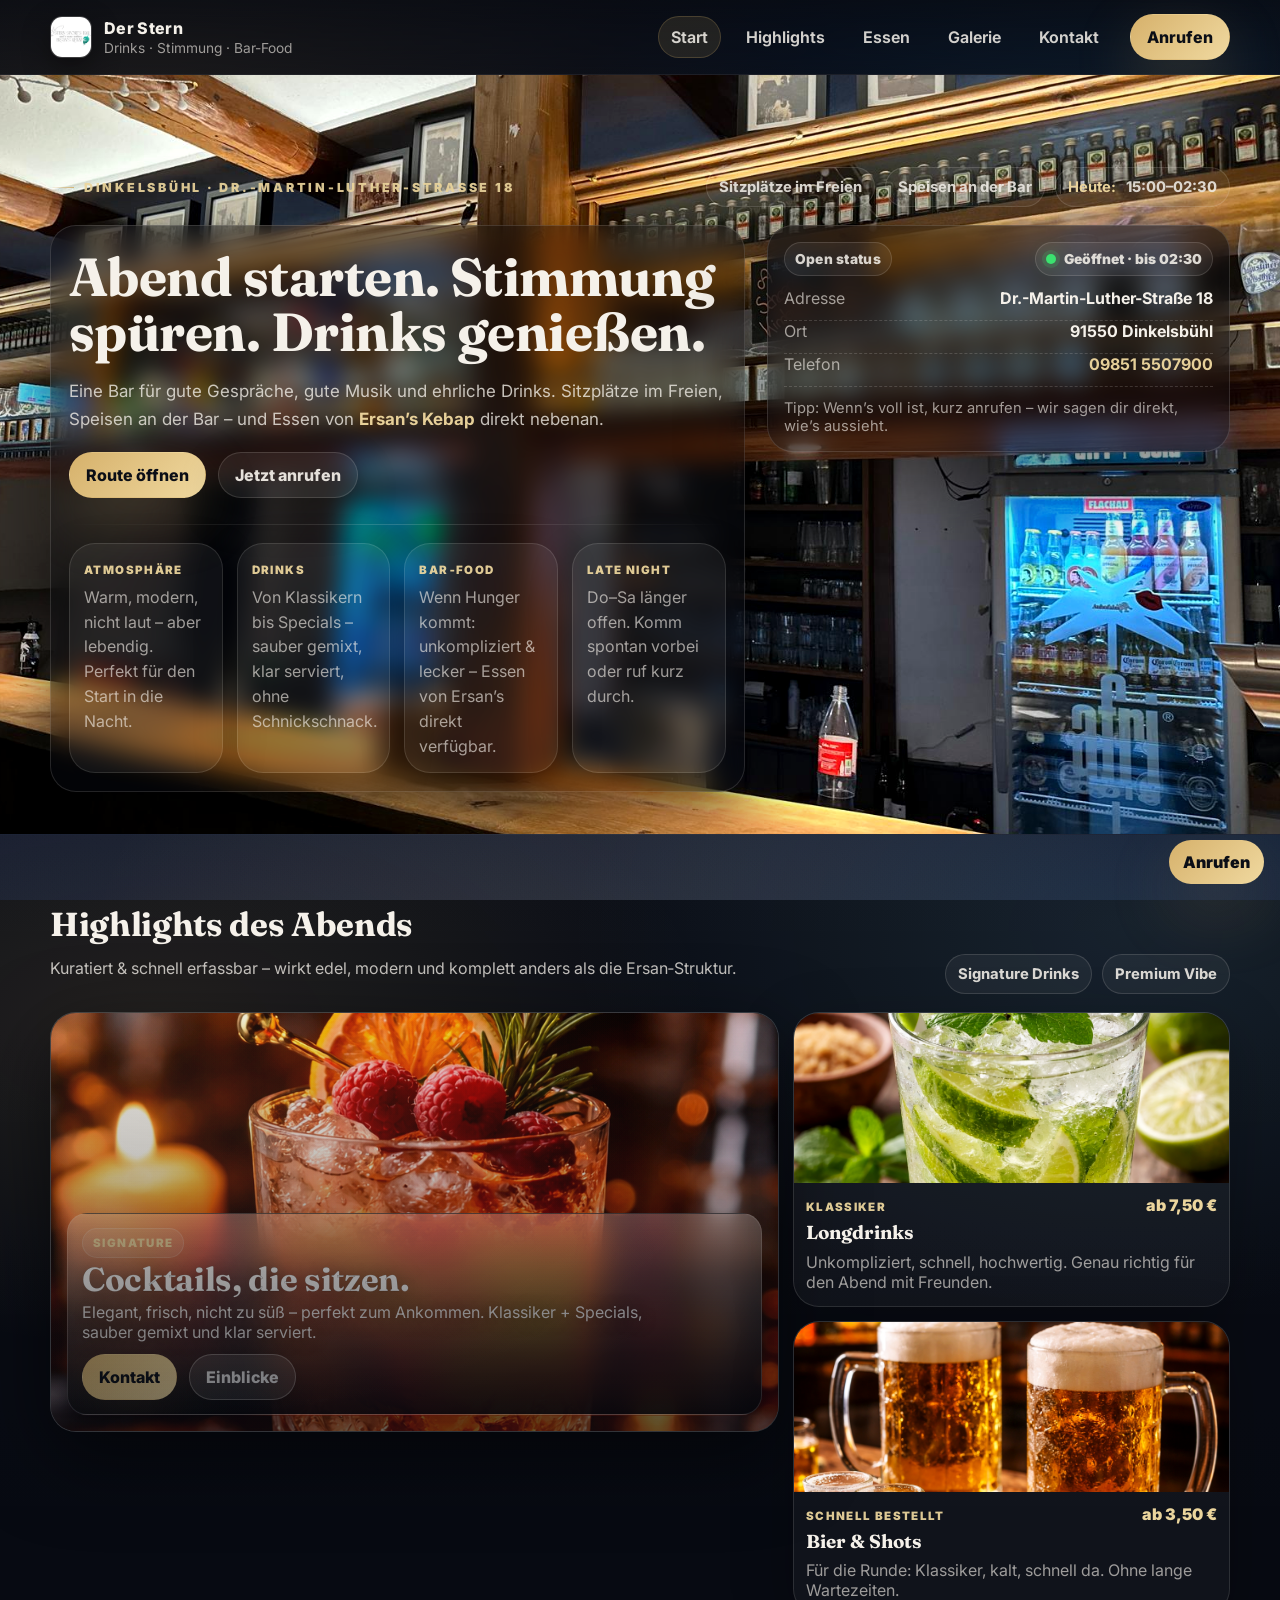
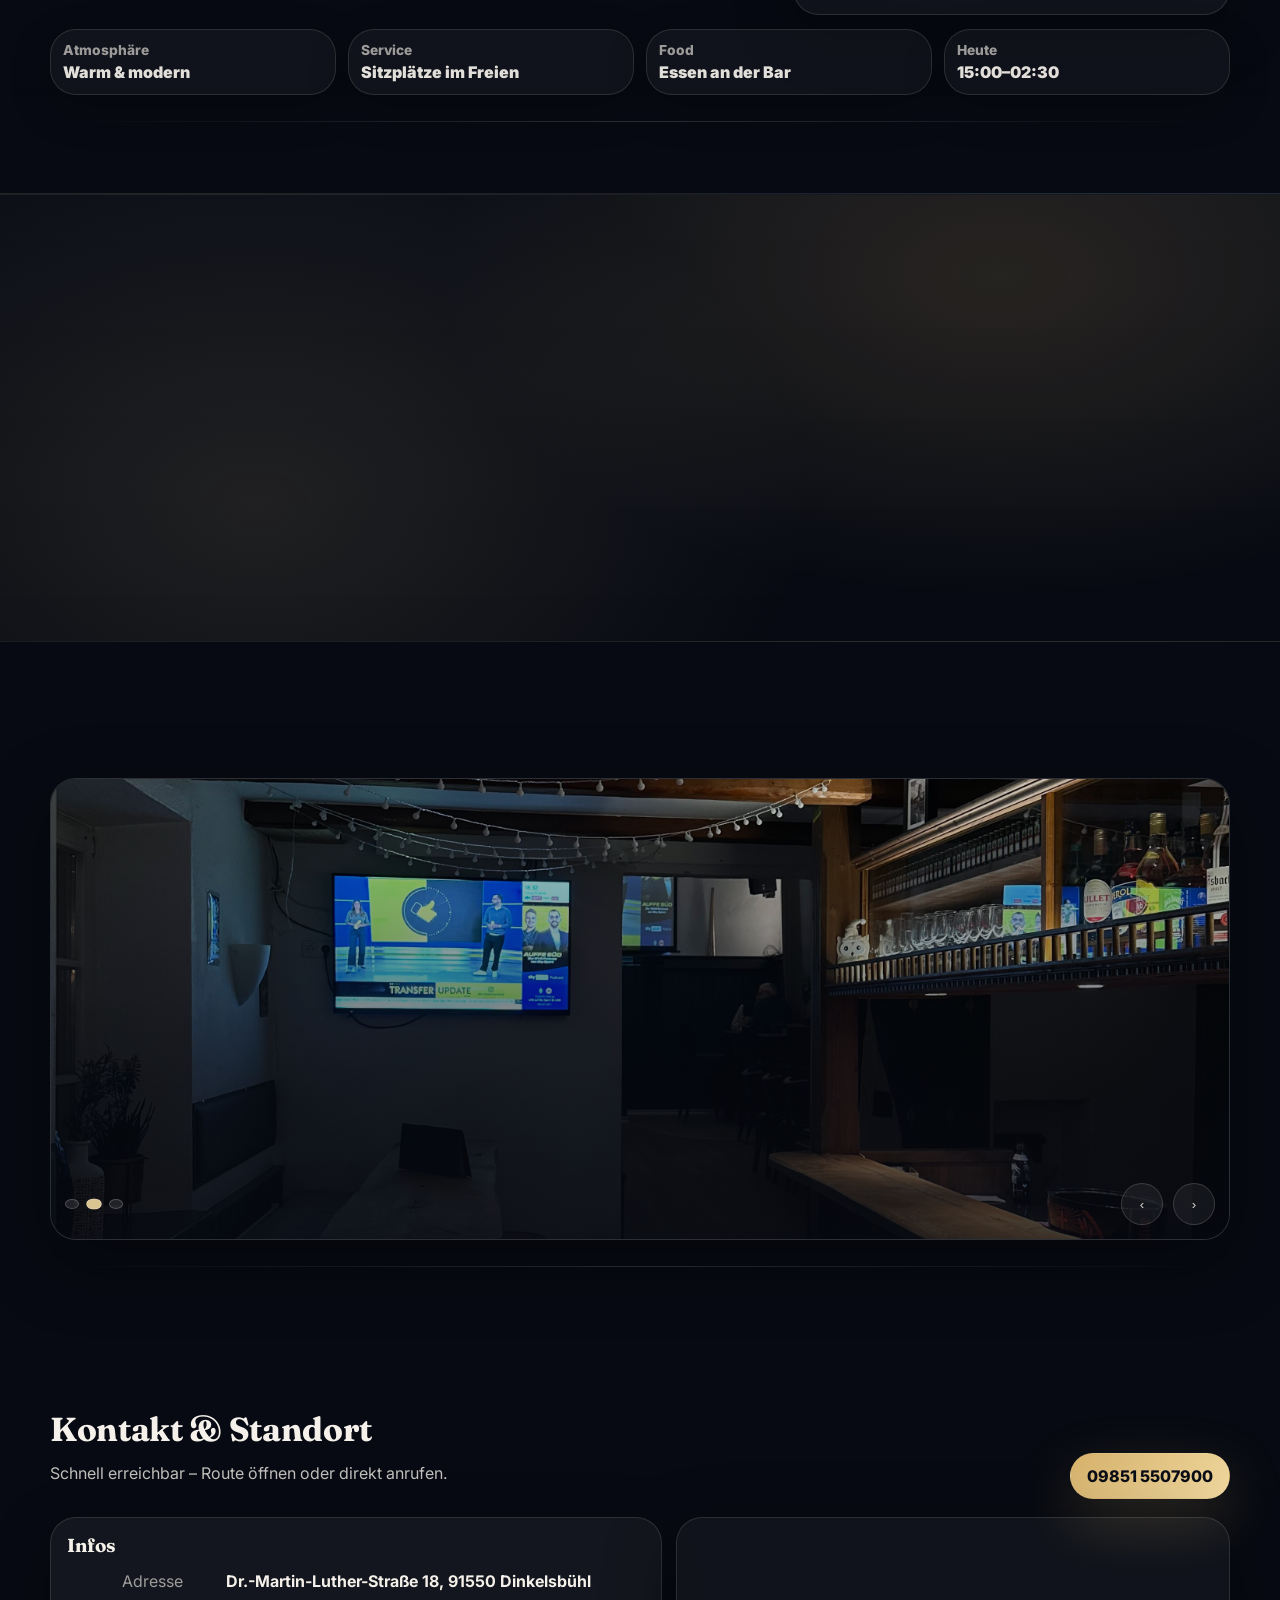
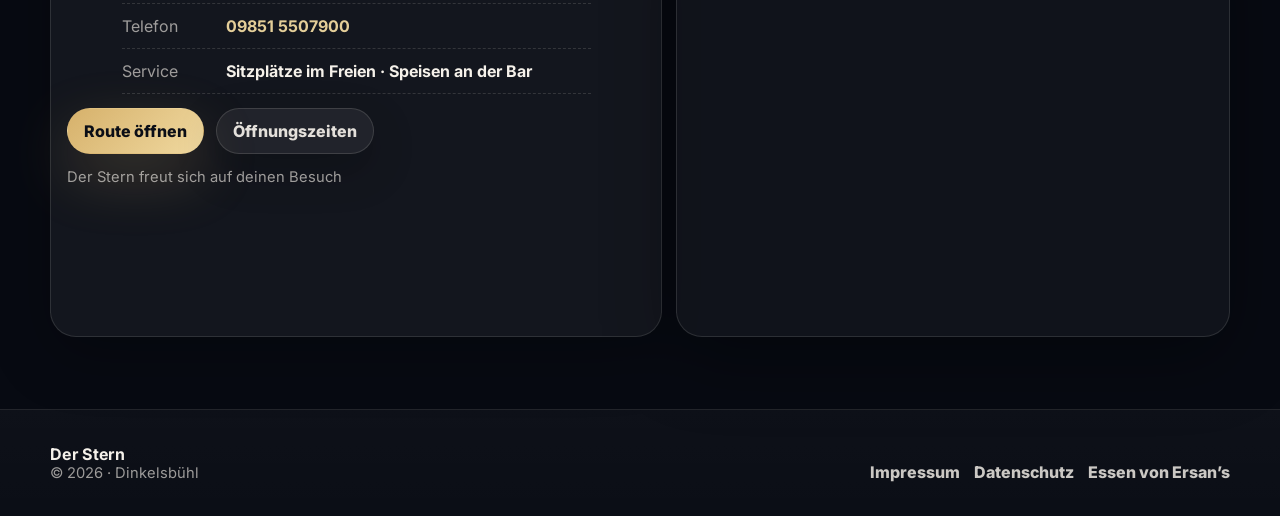
==== index.html @ e9250e61 "Add files via upload" ====
<!doctype html>
<html lang="de">
<head>
  <meta charset="utf-8" />
  <meta name="viewport" content="width=device-width, initial-scale=1" />
  <title> Der Stern Bar · Dinkelsbühl | Drinks, Stimmung & Bar-Food</title>
  <meta name="description" content="Premium Bar in Dinkelsbühl. Sitzplätze im Freien, Speisen an der Bar (Essen von Ersan’s). Route öffnen, anrufen, Zeiten checken." />

  <link rel="preconnect" href="https://fonts.googleapis.com" />
  <link rel="preconnect" href="https://fonts.gstatic.com" crossorigin />
  <link href="https://fonts.googleapis.com/css2?family=Fraunces:wght@500;600;700&family=Inter:wght@400;500;600;700&display=swap" rel="stylesheet" />

  <style>
    /* =============================
       styles.css
       ============================= */
    :root{
      /* Luxury Nightlife Palette */
      --bg0:#070A12;          /* midnight */
      --bg1:#0B1020;          /* deep navy */
      --bg2:#0E162B;          /* navy */
      --ink:#F5F1EA;          /* ivory */
      --muted:rgba(245,241,234,.78);
      --muted2:rgba(245,241,234,.62);

      --gold:#D6B16B;         /* champagne */
      --gold2:#F0D9A0;
      --accent:#7DD3FC;       /* subtle cool highlight */
      --line:rgba(245,241,234,.10);

      --card:rgba(255,255,255,.06);
      --card2:rgba(255,255,255,.08);
      --glass:rgba(10,12,18,.55);
      --shadow:0 26px 80px rgba(0,0,0,.55);

      --radius:18px;
      --radius2:26px;
      --wrap:1180px;

      --ease:cubic-bezier(.2,.9,.2,1);
    }

    *{box-sizing:border-box}
    html,body{margin:0;padding:0}
    body{
      font-family:Inter,system-ui,-apple-system,Segoe UI,Roboto,Arial,sans-serif;
      color:var(--ink);
      background:var(--bg0);
      overflow-x:hidden;
      -webkit-font-smoothing:antialiased;
      text-rendering:optimizeLegibility;
    }
    a{color:inherit}
    img{max-width:100%;display:block}

    .wrap{width:min(var(--wrap), calc(100% - 44px)); margin:0 auto}

    /* ======= Global background (smooth section blend) ======= */
    .bg{
      position:fixed; inset:0; z-index:-3;
      background:
        radial-gradient(1100px 700px at 12% 10%, rgba(214,177,107,.16), transparent 60%),
        radial-gradient(900px 600px at 88% 18%, rgba(125,211,252,.14), transparent 62%),
        radial-gradient(900px 700px at 50% 110%, rgba(240,217,160,.12), transparent 62%),
        linear-gradient(180deg, var(--bg0) 0%, var(--bg1) 35%, var(--bg2) 100%);
    }
    /* Subtle noise overlay */
    .noise{
      position:fixed; inset:0; z-index:-2; pointer-events:none;
      opacity:.12;
      background-image:url('data:image/svg+xml;utf8,<svg xmlns="http://www.w3.org/2000/svg" width="180" height="180"><filter id="n"><feTurbulence type="fractalNoise" baseFrequency="0.9" numOctaves="3" stitchTiles="stitch"/></filter><rect width="180" height="180" filter="url(%23n)" opacity="0.35"/></svg>');
      mix-blend-mode:overlay;
    }

    /* ======= Header ======= */
    .header{
      position:sticky; top:0; z-index:60;
      background:linear-gradient(180deg, rgba(7,10,18,.72), rgba(7,10,18,.45));
      backdrop-filter:saturate(160%) blur(12px);
      border-bottom:1px solid rgba(245,241,234,.08);
    }
    .header__row{
      display:flex; align-items:center; justify-content:space-between; gap:14px;
      padding:14px 0;
    }
    .brand{
      display:flex; align-items:center; gap:12px;
      text-decoration:none;
      min-width: 220px;
    }
    .brand__logo{
      width:42px; height:42px; border-radius:12px;
      background:rgba(255,255,255,.06);
      border:1px solid rgba(245,241,234,.12);
      /* Logo soll den Container komplett ausfüllen */
      object-fit:cover;
      object-position:center;
      box-shadow:0 10px 28px rgba(0,0,0,.45);
    }
    .brand__name{
      font-weight:800; letter-spacing:.02em;
      line-height:1.05;
    }
    .brand__sub{
      display:block; font-size:.86rem; color:var(--muted2); margin-top:2px;
    }

    .nav{display:flex; align-items:center; gap:12px}
    .nav__link{
      text-decoration:none;
      font-weight:650;
      color:rgba(245,241,234,.86);
      padding:10px 12px;
      border-radius:999px;
      border:1px solid transparent;
      transition:transform .25s var(--ease), background .25s var(--ease), border-color .25s var(--ease);
      outline:none;
    }
    .nav__link:hover{
      transform:translateY(-1px);
      background:rgba(255,255,255,.06);
      border-color:rgba(245,241,234,.10);
    }
    .nav__link.is-active{
      background:rgba(214,177,107,.12);
      border-color:rgba(214,177,107,.22);
    }

    /* Buttons */
    .btn{
      display:inline-flex; align-items:center; justify-content:center; gap:10px;
      padding:12px 16px;
      border-radius:999px;
      border:1px solid rgba(245,241,234,.14);
      background:rgba(255,255,255,.06);
      color:rgba(245,241,234,.92);
      font-weight:800;
      text-decoration:none;
      transition:transform .25s var(--ease), box-shadow .25s var(--ease), filter .25s var(--ease), background .25s var(--ease);
      box-shadow:0 16px 44px rgba(0,0,0,.24);
    }
    .btn:focus-visible{outline:3px solid rgba(240,217,160,.45); outline-offset:3px}

    .btn--primary{
      border-color:transparent;
      background:linear-gradient(135deg, rgba(214,177,107,1), rgba(240,217,160,1));
      color:#0B0E16;
      box-shadow:0 22px 60px rgba(214,177,107,.22);
    }
    .btn--primary:hover{transform:translateY(-2px); filter:brightness(1.03)}

    .btn--ghost{
      background:rgba(255,255,255,.06);
    }
    .btn--ghost:hover{transform:translateY(-2px); background:rgba(255,255,255,.09)}

    .nav__cta{margin-left:6px}

    /* Burger */
    .burger{
      display:none;
      width:44px; height:44px;
      border-radius:14px;
      border:1px solid rgba(245,241,234,.14);
      background:rgba(255,255,255,.05);
    }
    .burger span{display:block;height:2px;background:rgba(245,241,234,.86);margin:7px 11px;border-radius:2px}

    /* ======= Typography ======= */
    .kicker{
      display:inline-flex; align-items:center; gap:10px;
      text-transform:uppercase;
      letter-spacing:.22em;
      font-weight:900;
      font-size:.78rem;
      color:rgba(240,217,160,.92);
    }
    .kicker:before{
      content:"";
      width:24px; height:1px;
      background:linear-gradient(90deg, rgba(214,177,107,.0), rgba(214,177,107,.9));
    }

    .h1{
      font-family:Fraunces,serif;
      font-size:clamp(2.2rem, 4.2vw, 3.35rem);
      line-height:1.03;
      margin:.35rem 0 .9rem;
      letter-spacing:-.01em;
    }
    .h2{
      font-family:Fraunces,serif;
      font-size:clamp(1.55rem, 2.6vw, 2.25rem);
      line-height:1.08;
      margin:0 0 .65rem;
      letter-spacing:-.01em;
    }
    .h3{
      font-family:Fraunces,serif;
      font-size:1.18rem;
      margin:0 0 .45rem;
    }
    .lead{
      font-size:1.06rem;
      line-height:1.68;
      color:var(--muted);
      max-width:62ch;
    }
    .muted{color:var(--muted)}
    .muted2{color:var(--muted2)}
    .small{font-size:.92rem}

    /* ======= Sections ======= */
    main{position:relative}
    .section{padding:72px 0; position:relative}
    /* Section veils for smoother, premium transitions */
    .section--shade:before,
    .section--veil:before{
      content:"";
      position:absolute; inset:0;
      pointer-events:none;
      z-index:-1;
    }
    .section--shade:before{
      background:
        radial-gradient(900px 520px at 12% 20%, rgba(214,177,107,.12), transparent 62%),
        radial-gradient(900px 620px at 88% 10%, rgba(125,211,252,.10), transparent 62%),
        linear-gradient(180deg, rgba(255,255,255,.02), rgba(255,255,255,.00));
      border-top:1px solid rgba(245,241,234,.06);
      border-bottom:1px solid rgba(245,241,234,.06);
    }
    .section--veil:before{
      background:
        radial-gradient(900px 520px at 78% 18%, rgba(214,177,107,.14), transparent 62%),
        radial-gradient(900px 620px at 20% 70%, rgba(240,217,160,.10), transparent 62%),
        linear-gradient(180deg, rgba(255,255,255,.02), rgba(255,255,255,.00));
      border-top:1px solid rgba(245,241,234,.06);
      border-bottom:1px solid rgba(245,241,234,.06);
    }
    .section--tight{padding:54px 0}

    .section__head{
      display:flex; align-items:flex-end; justify-content:space-between; gap:18px;
      margin-bottom:18px;
    }
    .section__head .right{display:flex; align-items:center; gap:10px; flex-wrap:wrap}

    .divider{
      height:1px;
      background:linear-gradient(90deg, transparent, rgba(245,241,234,.16), transparent);
      margin:26px 0 0;
    }

    /* ======= Hero ======= */
    .hero{padding:74px 0 30px}

    /* Variante A: Cinematic full-bleed */
    .hero--cinematic{
      padding:92px 0 42px;
      position:relative;
      overflow:hidden;
    }
    .heroBG{
      position:absolute; inset:0; z-index:-1;
    }
    .heroBG__img{
      width:100%; height:100%;
      object-fit:cover;
      filter:saturate(1.05) contrast(1.03);
      transform:scale(1.02);
    }
    .hero--cinematic:before{
      content:"";
      position:absolute; inset:0; z-index:-1;
      background:
        radial-gradient(900px 520px at 18% 18%, rgba(214,177,107,.18), transparent 62%),
        radial-gradient(900px 620px at 80% 10%, rgba(125,211,252,.14), transparent 62%),
        linear-gradient(180deg, rgba(7,10,18,.75), rgba(7,10,18,.62) 40%, rgba(7,10,18,.86));
      pointer-events:none;
    }

    .heroCine{
      position:relative;
    }
    .heroCine__top{
      display:flex; align-items:flex-end; justify-content:space-between; gap:14px;
      margin-bottom:18px;
    }
    .heroCine__meta{display:flex; gap:10px; flex-wrap:wrap; justify-content:flex-end}

    .heroCine__grid{
      display:grid;
      grid-template-columns:1.2fr .8fr;
      gap:22px;
      align-items:start;
    }

    .heroCine__copy{
      border-radius:var(--radius2);
      border:1px solid rgba(245,241,234,.14);
      background:rgba(10,12,18,.46);
      backdrop-filter:blur(12px) saturate(150%);
      box-shadow:var(--shadow);
      padding:18px;
    }

    .heroCine__side{
      position:relative;
    }

    .heroInfo{
      border-radius:var(--radius2);
      border:1px solid rgba(245,241,234,.14);
      background:rgba(10,12,18,.55);
      backdrop-filter:blur(12px) saturate(150%);
      box-shadow:var(--shadow);
      padding:16px;
      transform-style:preserve-3d;
    }
    .heroInfo__head{
      display:flex; justify-content:space-between; gap:10px; align-items:center;
      margin-bottom:12px;
    }
    .heroInfo__lines .infoRow{
      border-bottom:1px dashed rgba(245,241,234,.16);
    }

    /* Buttons row in hero */
    .hero__actions{display:flex; gap:12px; flex-wrap:wrap; margin:18px 0 14px}

    .badgeRow{display:flex; gap:10px; flex-wrap:wrap; margin-top:10px}
    .chip{
      display:inline-flex; align-items:center; gap:10px;
      padding:10px 12px;
      border-radius:999px;
      border:1px solid rgba(245,241,234,.14);
      background:rgba(255,255,255,.05);
      color:rgba(245,241,234,.88);
      font-weight:750;
      font-size:.92rem;
      user-select:none;
    }
    .chip b{color:var(--gold2)}

    /* Pills + Open Badge (used in Hero) */
    .pill{
      display:inline-flex;
      align-items:center;
      gap:8px;
      padding:8px 10px;
      border-radius:999px;
      border:1px solid rgba(245,241,234,.14);
      background:rgba(255,255,255,.06);
      color:rgba(245,241,234,.86);
      font-weight:850;
      font-size:.86rem;
      letter-spacing:.02em;
    }
    .openBadge{
      display:inline-flex;
      align-items:center;
      gap:8px;
      padding:8px 10px;
      border-radius:999px;
      border:1px solid rgba(245,241,234,.14);
      background:rgba(255,255,255,.06);
      color:rgba(245,241,234,.88);
      font-weight:900;
      font-size:.86rem;
    }
    .dot{
      width:10px; height:10px;
      border-radius:50%;
      box-shadow:0 0 0 4px rgba(0,0,0,.18);
      background:rgba(245,241,234,.35);
    }
    .dot.is-open{background:#3BE26F; box-shadow:0 0 0 4px rgba(59,226,111,.16), 0 0 18px rgba(59,226,111,.45)}
    .dot.is-closed{background:#FF5D5D; box-shadow:0 0 0 4px rgba(255,93,93,.14), 0 0 18px rgba(255,93,93,.35)}

    /* Bento Layout */
    .bento{display:grid; grid-template-columns:1.25fr .75fr; gap:14px; align-items:stretch}
    .bentoMain{
      position:relative;
      border-radius:var(--radius2);
      overflow:hidden;
      border:1px solid rgba(245,241,234,.14);
      box-shadow:var(--shadow);
      background:rgba(255,255,255,.04);
      min-height:400px;
    }
    .bentoMain__img{width:100%; height:100%; object-fit:cover; filter:saturate(1.06) contrast(1.03)}
    .bentoMain:after{
      content:"";
      position:absolute; inset:0;
      /* lighter veil so the cocktail image feels brighter */
      background:
        radial-gradient(900px 520px at 18% 20%, rgba(214,177,107,.10), transparent 62%),
        linear-gradient(180deg, rgba(7,10,18,.06), rgba(7,10,18,.44) 70%, rgba(7,10,18,.56));
      pointer-events:none;
    }
    .bentoMain__overlay{
      position:absolute; left:16px; right:16px; bottom:16px;
      border-radius:20px;
      border:1px solid rgba(245,241,234,.22);
      /* High-contrast glass: brighter panel for dark images */
      background:linear-gradient(180deg, rgba(255,255,255,.28), rgba(10,12,18,.78));
      backdrop-filter:blur(20px) saturate(185%);
      box-shadow:0 22px 70px rgba(0,0,0,.28);
      padding:14px;
      overflow:hidden;
    }
    /* extra light veil inside the overlay so text never dies on dark photos */
    .bentoMain__overlay:before{
      content:"";
      position:absolute; inset:0;
      background:
        radial-gradient(900px 320px at 12% 18%, rgba(255,255,255,.06), transparent 62%),
        linear-gradient(180deg, rgba(255,255,255,.05), rgba(0,0,0,.46));
      pointer-events:none;
    }
    .bentoMain__overlay > *{position:relative; z-index:1;}
    .bentoMain__actions{display:flex; gap:12px; flex-wrap:wrap; margin-top:12px}

    /* Make the COCKTAIL overlay text HIGH contrast */
    .bentoMain__overlay .h2,
    .bentoMain__overlay .h3,
    .bentoMain__overlay h3{
      color:rgba(255,255,255,.98) !important;
      text-shadow:0 3px 22px rgba(0,0,0,.72);
      -webkit-text-stroke:0.35px rgba(0,0,0,.35);
    }
    .bentoMain__overlay p,
    .bentoMain__overlay .muted,
    .bentoMain__overlay .muted2{
      color:rgba(255,255,255,.90) !important;
      text-shadow:0 2px 18px rgba(0,0,0,.70);
    }
    .bentoMain__overlay .bentoTag{
      color:rgba(240,217,160,.98);
      background:rgba(255,255,255,.10);
      border-color:rgba(245,241,234,.18);
    }
    .bentoMain__overlay .btn--ghost{
      color:rgba(255,255,255,.96) !important;
      border-color:rgba(245,241,234,.34) !important;
      background:rgba(255,255,255,.12) !important;
      box-shadow:0 14px 44px rgba(0,0,0,.22);
    }
    .bentoMain__overlay .btn--ghost:hover{
      background:rgba(255,255,255,.18) !important;
      border-color:rgba(245,241,234,.46) !important;
      transform:translateY(-2px);
    }

    /* Make buttons pop on dark photos (scoped to cocktail overlay only) */
    .bentoMain__overlay .btn{
      border-width:1px;
      text-shadow:none;
    }
    .bentoMain__overlay .btn--primary{
      filter:brightness(1.06) contrast(1.02);
      box-shadow:0 22px 70px rgba(214,177,107,.20), 0 14px 44px rgba(0,0,0,.20);
    }
    .bentoMain__overlay .btn--primary:hover{
      filter:brightness(1.10) contrast(1.02);
    }
    .bentoMain__overlay .btn:focus-visible{
      outline:3px solid rgba(240,217,160,.55);
      outline-offset:3px;
    }

    .bentoSide{display:grid; grid-template-rows:auto auto; gap:14px; align-content:start; justify-items:stretch}

    /* Mini cards (base styles) */
    .miniCard{
      border-radius:var(--radius2);
      overflow:hidden;
      border:1px solid rgba(245,241,234,.12);
      background:rgba(255,255,255,.04);
      box-shadow:0 18px 60px rgba(0,0,0,.26);
      transition:transform .25s var(--ease), border-color .25s var(--ease), background .25s var(--ease);
    }
    .miniCard:hover{transform:translateY(-6px); border-color:rgba(214,177,107,.26); background:rgba(255,255,255,.06)}
    .miniCard__img{height:220px; width:100%; object-fit:cover; filter:saturate(1.06) contrast(1.02)}
    .miniCard__pad{padding:14px 14px 16px}
    .miniTop{display:flex; justify-content:space-between; gap:12px; align-items:baseline; margin-bottom:8px}
    .miniK{font-weight:900; letter-spacing:.12em; text-transform:uppercase; font-size:.72rem; color:rgba(240,217,160,.92)}
    .miniP{font-weight:950; color:rgba(240,217,160,.98)}

    /* Bento side cards: compact + less empty (scoped overrides) */
    .bentoSide{align-content:start}
    .bentoSide .miniCard{max-width:460px; margin-inline:auto}
    .bentoSide .miniCard__pad{padding:12px 12px 14px}
    .bentoSide .miniCard__img{height:200px}
    .bentoSide .miniTop{margin-bottom:6px}
    .bentoSide .miniCard p{display:-webkit-box; -webkit-line-clamp:3; -webkit-box-orient:vertical; overflow:hidden}


    .bentoTag{
      display:inline-flex;
      align-items:center;
      padding:7px 10px;
      border-radius:999px;
      border:1px solid rgba(245,241,234,.14);
      background:rgba(255,255,255,.06);
      font-weight:900;
      letter-spacing:.12em;
      text-transform:uppercase;
      font-size:.72rem;
      color:rgba(240,217,160,.92);
    }

    .statRow{display:grid; grid-template-columns:repeat(4, minmax(0,1fr)); gap:12px; margin-top:14px}
    .stat{
      border-radius:var(--radius2);
      border:1px solid rgba(245,241,234,.12);
      background:rgba(255,255,255,.04);
      padding:12px 12px;
      box-shadow:0 14px 44px rgba(0,0,0,.20);
    }
    .stat__k{display:block; color:var(--muted2); font-weight:800; font-size:.86rem; margin-bottom:4px}
    .stat__v{display:block; font-weight:950; color:rgba(245,241,234,.92)}

    /* Cross media split */
    .cross2{display:grid; grid-template-columns:.7fr minmax(0, 520px); gap:16px; align-items:center}
    .cross2__media{
      position:relative;
      border-radius:var(--radius2);
      overflow:hidden;
      border:1px solid rgba(245,241,234,.14);
      background:rgba(255,255,255,.04);
      box-shadow:var(--shadow);
      /* FIX: Bildfläche kleiner halten */
      min-height:220px; /* war 300px */
      max-height:260px;
    }
    .cross2__media img{width:100%; height:100%; object-fit:cover; filter:saturate(1.05) contrast(1.02)}
    .cross2__media:after{
      content:"";
      position:absolute; inset:0;
      /* even lighter veil so the photo + badge pop */
      background:linear-gradient(180deg, rgba(7,10,18,.04), rgba(7,10,18,.32) 72%, rgba(7,10,18,.50));
      pointer-events:none;
    }
    .cross2__badge{
      position:absolute; left:16px; right:16px; bottom:16px;
      border-radius:20px;
      border:1px solid rgba(245,241,234,.18);
      /* brighter badge inside the image */
      background:linear-gradient(180deg, rgba(18,22,34,.64), rgba(18,22,34,.90));
      backdrop-filter:blur(18px) saturate(170%);
      box-shadow:0 18px 60px rgba(0,0,0,.22);
      padding:14px;
      display:flex;
      flex-direction:column;
      gap:6px;
    }
    .cross2__copy{
      border-radius:var(--radius2);
      border:1px solid rgba(245,241,234,.14);
      background:linear-gradient(180deg, rgba(255,255,255,.06), rgba(255,255,255,.03));
      box-shadow:0 18px 60px rgba(0,0,0,.26);
      padding:16px;
      max-width:520px;
      justify-self:center;
      align-self:center;
    }
    .cross2__actions{display:flex; gap:12px; flex-wrap:wrap; margin-top:12px}

    /* Today highlight in hours list */
    .hours li.is-today{
      border-color:rgba(214,177,107,.28);
      position:relative;
    }
    .hours li.is-today:before{
      content:"Heute";
      font-weight:950;
      letter-spacing:.12em;
      text-transform:uppercase;
      font-size:.68rem;
      color:rgba(240,217,160,.95);
      position:absolute;
      left:0; top:-10px;
    }

    @media (max-width: 1020px){
      .bento{grid-template-columns:1fr}
      .bentoMain{min-height:380px}
      .bentoSide{grid-template-rows:auto; grid-template-columns:1fr; }
      .statRow{grid-template-columns:repeat(2, minmax(0,1fr))}
      .cross2{grid-template-columns:1fr}
      /* FIX: auch auf Tablet nicht riesig */
      .cross2__media{min-height:260px; max-height:320px}
    }

    @media (max-width: 520px){
      .bentoMain{min-height:420px}
      .statRow{grid-template-columns:1fr}
    }

    /* Keep existing heroCard styles (used elsewhere if needed) */
    .heroCard{
      position:relative;
      border-radius:var(--radius2);
      overflow:hidden;
      border:1px solid rgba(245,241,234,.14);
      background:linear-gradient(180deg, rgba(255,255,255,.06), rgba(255,255,255,.03));
      box-shadow:var(--shadow);
      transform-style:preserve-3d;
    }
    .heroCard__img{
      width:100%;
      height:520px;
      object-fit:cover;
      transform:translateZ(0);
      filter:saturate(1.05) contrast(1.02);
    }
    .heroCard:after{
      content:"";
      position:absolute; inset:0;
      background:
        linear-gradient(180deg, rgba(7,10,18,.08), rgba(7,10,18,.62) 72%, rgba(7,10,18,.78)),
        radial-gradient(900px 500px at 20% 10%, rgba(214,177,107,.14), transparent 60%);
      pointer-events:none;
    }
    .heroCard__badge{
      position:absolute; left:16px; right:16px; bottom:16px;
      padding:14px 14px;
      border-radius:18px;
      border:1px solid rgba(245,241,234,.18);
      /* brighter, glassy badge (was too dark) */
      background:linear-gradient(180deg, rgba(18,22,34,.18), rgba(18,22,34,.34));
      backdrop-filter:blur(16px) saturate(170%);
      box-shadow:0 18px 60px rgba(0,0,0,.22);
    }
    .heroCard__badge .top{
      display:flex; justify-content:space-between; gap:10px; align-items:center;
      margin-bottom:6px;
    }

    /* Responsive hero cinematic */
    @media (max-width: 1020px){
      .hero--cinematic{padding:78px 0 34px}
      .heroCine__top{flex-direction:column; align-items:flex-start}
      .heroCine__meta{justify-content:flex-start}
      .heroCine__grid{grid-template-columns:1fr}
      .heroCine__copy{padding:16px}
      .heroInfo{padding:14px}
    }

    @media (max-width: 520px){
      .hero--cinematic{padding:64px 0 28px}
      .heroCine__copy{padding:14px}
      .heroInfo__head{flex-direction:column; align-items:flex-start}
    }

    /* ======= USP ======= */
    .usp{
      display:grid;
      grid-template-columns:repeat(4, minmax(0,1fr));
      gap:14px;
      margin-top:18px;
    }
    .uspCard{
      border-radius:var(--radius2);
      border:1px solid rgba(245,241,234,.12);
      background:rgba(255,255,255,.05);
      padding:14px 14px;
      box-shadow:0 14px 44px rgba(0,0,0,.22);
      transition:transform .25s var(--ease), background .25s var(--ease), border-color .25s var(--ease);
    }
    .uspCard:hover{
      transform:translateY(-4px);
      background:rgba(255,255,255,.07);
      border-color:rgba(245,241,234,.18);
    }
    .uspCard .tag{
      display:inline-block;
      font-weight:900;
      letter-spacing:.12em;
      text-transform:uppercase;
      font-size:.72rem;
      color:rgba(240,217,160,.92);
      margin-bottom:8px;
    }
    .uspCard p{margin:0; color:var(--muted2); line-height:1.55}

    /* ======= Drinks / Highlights ======= */
    .grid3{display:grid; grid-template-columns:repeat(3, minmax(0,1fr)); gap:14px}
    .hCard{
      border-radius:var(--radius2);
      overflow:hidden;
      border:1px solid rgba(245,241,234,.12);
      background:rgba(255,255,255,.05);
      box-shadow:0 18px 60px rgba(0,0,0,.26);
      transition:transform .25s var(--ease), border-color .25s var(--ease), background .25s var(--ease);
    }
    .hCard:hover{transform:translateY(-6px); border-color:rgba(214,177,107,.26); background:rgba(255,255,255,.07)}
    .hCard img{height:220px; width:100%; object-fit:cover; filter:saturate(1.05)}
    .hCard .pad{padding:14px 14px 16px}
    .metaRow{display:flex; align-items:center; justify-content:space-between; gap:12px; margin-top:10px}
    .price{
      font-weight:900;
      color:rgba(240,217,160,.98);
    }
    .tiny{
      font-size:.86rem;
      color:var(--muted2);
    }

    /* =====================================
   FIX v3 (Portrait): Hochkant-Bilder sollen NICHT riesig wirken
   - Bento Main (Cocktail): feste Höhe + portrait-freundlicher Crop
   - Side Cards: konsistente Bildhöhe
   - Cross2 (Essen): wieder etwas größer
   ===================================== */

/* 1) Bento Wrapper: feste Card-Höhe, Bild bestimmt NICHT die Höhe */
.bentoMain{
  height: 420px;          /* Desktop */
  min-height: unset;      /* überschreibt ältere min-height Regeln */
}

/* Portrait-freundlich: etwas "reingezoomt" + Fokus nach oben,
   damit Hochkantbilder nicht wie "zu groß" wirken */
.bentoMain__img{
  width:100%;
  height:100%;
  object-fit: cover;
  object-position: center 30%; /* leicht nach oben (Gesicht/Glas oft oben) */
  transform: scale(1.12);      /* reduziert den Eindruck, dass das Bild die Card "aufzieht" */
}

/* Tablet */
@media (max-width: 1020px){
  .bentoMain{height: 380px;}
  .bentoMain__img{transform: scale(1.10); object-position: center 28%;}
}

/* Mobile */
@media (max-width: 520px){
  .bentoMain{height: 420px;}
  .bentoMain__img{transform: scale(1.14); object-position: center 26%;}
}

/* 2) Side-Cards: Bildhöhe fix, Text bleibt sauber */
.bentoSide .miniCard__img{
  height: 170px;
  width: 100%;
  object-fit: cover;
  object-position: center 35%;
  display:block;
}
@media (max-width: 520px){
  .bentoSide .miniCard__img{height: 180px;}
}

/* 3) Cross2 (Essen): etwas größer als zuletzt (nicht mini) */
.cross2__media{
  min-height: 280px;
  max-height: 340px;
}
@media (max-width: 1020px){
  .cross2__media{min-height: 300px; max-height: 380px;}
}

/* ======= Cross link Ersan’s ======= */
    .cross{
      border-radius:var(--radius2);
      border:1px solid rgba(214,177,107,.18);
      background:
        radial-gradient(700px 400px at 15% 10%, rgba(214,177,107,.16), transparent 62%),
        linear-gradient(180deg, rgba(255,255,255,.06), rgba(255,255,255,.03));
      box-shadow:0 22px 70px rgba(0,0,0,.35);
      padding:18px;
      display:grid;
      grid-template-columns:1.2fr .8fr;
      gap:16px;
      align-items:center;
      overflow:hidden;
      position:relative;
    }
    .cross:after{
      content:"";
      position:absolute; inset:-2px;
      background:radial-gradient(800px 300px at 70% 0%, rgba(125,211,252,.10), transparent 60%);
      pointer-events:none;
    }
    .cross .actions{display:flex; gap:12px; flex-wrap:wrap; justify-content:flex-end}

    /* ======= Events / Program ======= */
    .program{
      display:grid;
      grid-template-columns:1.05fr .95fr;
      gap:14px;
      align-items:start;
    }
    .panel{
      border-radius:var(--radius2);
      border:1px solid rgba(245,241,234,.12);
      background:rgba(255,255,255,.05);
      box-shadow:0 18px 60px rgba(0,0,0,.26);
      padding:16px;
    }
    .hours{margin:12px 0 0; padding:0; list-style:none; display:flex; flex-direction:column; gap:10px}
    .hours li{
      display:flex; justify-content:space-between; gap:12px; align-items:baseline;
      padding-bottom:10px;
      border-bottom:1px dashed rgba(245,241,234,.14);
    }
    .hours b{color:rgba(240,217,160,.95)}

    .note{
      color:var(--muted2);
      line-height:1.55;
      margin:0;
    }

    /* ======= Gallery Carousel ======= */
    .carousel{
      border-radius:var(--radius2);
      border:1px solid rgba(245,241,234,.12);
      background:rgba(255,255,255,.04);
      box-shadow:0 22px 70px rgba(0,0,0,.34);
      overflow:hidden;
      position:relative;
    }
    .track{
      display:flex;
      transition:transform .75s var(--ease);
      will-change:transform;
      touch-action:pan-y;
    }
    .slide{
      min-width:100%;
      position:relative;
      height:460px;
    }
    .slide img{width:100%; height:100%; object-fit:cover; filter:saturate(1.05) contrast(1.02)}
    .slide:after{
      content:"";
      position:absolute; inset:0;
      background:
        linear-gradient(180deg, rgba(7,10,18,.18), rgba(7,10,18,.62) 70%, rgba(7,10,18,.78));
      pointer-events:none;
    }
    .carControls{
      position:absolute; inset:auto 14px 14px 14px;
      display:flex; justify-content:space-between; gap:12px; align-items:center;
      pointer-events:none;
      z-index:5;
    }
    .dots{display:flex; gap:8px; align-items:center; pointer-events:auto}
    .dotBtn{
      width:10px; height:10px; border-radius:50%;
      border:1px solid rgba(245,241,234,.22);
      background:rgba(255,255,255,.10);
      cursor:pointer;
      transition:transform .25s var(--ease), background .25s var(--ease);
    }
    .dotBtn.is-active{background:rgba(240,217,160,.9); transform:scale(1.12)}
    .carBtns{display:flex; gap:10px; pointer-events:auto; z-index:6}
    .iconBtn{
      width:42px; height:42px;
      border-radius:999px;
      border:1px solid rgba(245,241,234,.16);
      background:rgba(255,255,255,.06);
      color:rgba(245,241,234,.9);
      display:inline-flex; align-items:center; justify-content:center;
      cursor:pointer;
      transition:transform .25s var(--ease), background .25s var(--ease);
      pointer-events:auto;
      position:relative;
      z-index:7;
      user-select:none;
      -webkit-tap-highlight-color: transparent;
    }
    .iconBtn:hover{transform:translateY(-1px); background:rgba(255,255,255,.09)}

    /* ======= Location / Contact ======= */
    .location{
      display:grid;
      grid-template-columns:1.05fr .95fr;
      gap:14px;
      align-items:stretch;
    }
    .info{
      margin:14px 0;
      display:flex;
      flex-direction:column;
      gap:12px;
    }

    /* Kontaktpanel: Nummer/Adresse/Service untereinander, linksbündig, als Block zentriert */
    .info--stack-center{
      align-items:flex-start;
      width:fit-content;
      max-width:100%;
      margin-left:auto;
      margin-right:auto;
    }
    .info--stack-center .infoRow{
      width:100%;
      justify-content:flex-start;
    }
    .info--stack-center .infoRow span{
      min-width:92px;
    }
    .infoRow{
      display:flex; justify-content:space-between; gap:12px; align-items:baseline;
      padding-bottom:12px;
      border-bottom:1px dashed rgba(245,241,234,.14);
    }
    .infoRow span{color:var(--muted2)}
    .infoRow a{color:rgba(240,217,160,.95); text-decoration:none}
    .infoRow a:hover{text-decoration:underline}

    .map{
      border-radius:var(--radius2);
      overflow:hidden;
      border:1px solid rgba(245,241,234,.12);
      background:rgba(255,255,255,.04);
      box-shadow:0 22px 70px rgba(0,0,0,.34);
      min-height: 420px;
    }
    .map iframe{width:100%; height:100%; border:0}

    /* ======= Footer ======= */
    .footer{
      padding:34px 0;
      border-top:1px solid rgba(245,241,234,.10);
      background:linear-gradient(180deg, rgba(255,255,255,.03), rgba(255,255,255,.02));
    }
    .footer__row{display:flex; justify-content:space-between; gap:16px; align-items:flex-end; flex-wrap:wrap}
    .footer__links{display:flex; gap:14px; flex-wrap:wrap}
    .footer__links a{text-decoration:none; font-weight:800; color:rgba(245,241,234,.82)}
    .footer__links a:hover{color:rgba(240,217,160,.95)}

    /* ======= Floating call button ======= */
    .callfab{
      position:fixed; right:16px; bottom:16px; z-index:80;
      display:inline-flex; align-items:center; justify-content:center; gap:10px;
      text-decoration:none;
      padding:12px 14px;
      border-radius:999px;
      background:linear-gradient(135deg, rgba(214,177,107,1), rgba(240,217,160,1));
      color:#0B0E16;
      font-weight:950;
      box-shadow:0 26px 70px rgba(214,177,107,.18);
      transition:transform .25s var(--ease), filter .25s var(--ease);
    }
    .callfab:hover{transform:translateY(-2px); filter:brightness(1.02)}

    /* ======= Reveal animations ======= */
    [data-reveal]{
      opacity:0;
      transform:translateY(18px);
      transition:opacity .85s var(--ease), transform .85s var(--ease);
    }
    [data-reveal="float"]{transform:translateY(12px) scale(.985)}
    .is-in{opacity:1; transform:translateY(0) scale(1)}

    /* ======= Responsive ======= */
    @media (max-width: 1020px){
      .hero__grid{grid-template-columns:1fr; gap:18px}
      .heroCard__img{height:440px}
      .usp{grid-template-columns:repeat(2, minmax(0,1fr))}
      .grid3{grid-template-columns:1fr}
      .cross{grid-template-columns:1fr}
      .cross .actions{justify-content:flex-start}
      .program{grid-template-columns:1fr}
      .location{grid-template-columns:1fr}
      .slide{height:420px}
    }

    @media (max-width: 980px){
      .burger{display:inline-block}
      .nav{
        position:fixed;
        left:16px; right:16px;
        top:72px;
        display:none;
        flex-direction:column;
        align-items:stretch;
        gap:10px;
        padding:14px;
        border-radius:22px;
        border:1px solid rgba(245,241,234,.14);
        background:rgba(7,10,18,.78);
        backdrop-filter:blur(14px) saturate(160%);
        box-shadow:var(--shadow);
      }
      .nav.is-open{display:flex}
      .nav__cta{margin-left:0}
      .section__head{flex-direction:column; align-items:flex-start}
    }

    @media (max-width: 520px){
      .wrap{width:min(var(--wrap), calc(100% - 28px))}
      .hero{padding:60px 0 26px}
      .section{padding:60px 0}
      .heroCard__img{height:380px}
      .slide{height:360px}
      .usp{grid-template-columns:1fr}
      .brand{min-width:unset}
    }

    /* Reduced motion */
    @media (prefers-reduced-motion: reduce){
      *{scroll-behavior:auto !important}
      [data-reveal]{transition:none !important}
      .track{transition:none !important}
      .btn, .nav__link, .hCard, .uspCard{transition:none !important}
    }
  </style>
</head>
<body>
  <div class="bg" aria-hidden="true"></div>
  <div class="noise" aria-hidden="true"></div>

  <header class="header" data-sticky>
    <div class="wrap header__row">
      <a class="brand" href="#top" aria-label="Zur Startseite">
        <!-- IMAGE: LOGO (assets/img/logo.png) -->
        <img class="brand__logo" src="logo.png" alt="Bar Logo" />
        <div class="brand__text">
          <span class="brand__name">Der Stern</span>
          <span class="brand__sub">Drinks · Stimmung · Bar-Food</span>
        </div>
      </a>

      <nav class="nav" data-nav>
        <a class="nav__link is-active" href="#top">Start</a>
        <a class="nav__link" href="#drinks">Highlights</a>
        <a class="nav__link" href="#ersans">Essen</a>
        <a class="nav__link" href="#gallery">Galerie</a>
        <a class="nav__link" href="#kontakt">Kontakt</a>
        <a class="btn btn--primary nav__cta" href="tel:+4998515507900">Anrufen</a>
      </nav>

      <button class="burger" type="button" aria-label="Menü öffnen" data-burger>
        <span></span><span></span><span></span>
      </button>
    </div>
  </header>

  <main id="top">
    <!-- HERO (Variante A: Cinematic Full-bleed + Overlay Copy) -->
    <section class="hero hero--cinematic" aria-label="Hero">
      <div class="heroBG" aria-hidden="true">
        <!-- IMAGE: HERO (assets/img/hero.jpg) -->
        <img class="heroBG__img" src="hero.jpeg" alt="" loading="eager" />
      </div>

      <div class="wrap heroCine">
        <div class="heroCine__top" data-reveal>
          <p class="kicker">Dinkelsbühl · Dr.-Martin-Luther-Straße 18</p>
          <div class="heroCine__meta">
            <span class="chip">Sitzplätze im Freien</span>
            <span class="chip">Speisen an der Bar</span>
            <span class="chip"><b>Heute:</b> <span data-today="label">Zeiten prüfen…</span></span>
          </div>
        </div>

        <div class="heroCine__grid">
          <div class="heroCine__copy" data-reveal>
            <h1 class="h1">Abend starten. Stimmung spüren. Drinks genießen.</h1>
            <p class="lead">
              Eine Bar für gute Gespräche, gute Musik und ehrliche Drinks.
              Sitzplätze im Freien, Speisen an der Bar – und Essen von <b style="color:rgba(240,217,160,.95)">Ersan’s Kebap</b> direkt nebenan.
            </p>

            <div class="hero__actions">
              <a class="btn btn--primary" href="https://www.google.com/maps?hl=de&gl=de&um=1&ie=UTF-8&fb=1&sa=X&geocode=KVsZojCF6ZhHMYxH704I4_4Y&daddr=Dr.-Martin-Luther-Stra%C3%9Fe+18,+91550+Dinkelsb%C3%BChl" target="_blank" rel="noopener">Route öffnen</a>
              <a class="btn btn--ghost" href="tel:+4998515507900">Jetzt anrufen</a>
            </div>

            <div class="divider"></div>

            <div class="usp" data-reveal style="transition-delay:.06s">
              <div class="uspCard">
                <span class="tag">Atmosphäre</span>
                <p>Warm, modern, nicht laut – aber lebendig. Perfekt für den Start in die Nacht.</p>
              </div>
              <div class="uspCard">
                <span class="tag">Drinks</span>
                <p>Von Klassikern bis Specials – sauber gemixt, klar serviert, ohne Schnickschnack.</p>
              </div>
              <div class="uspCard">
                <span class="tag">Bar‑Food</span>
                <p>Wenn Hunger kommt: unkompliziert & lecker – Essen von Ersan’s direkt verfügbar.</p>
              </div>
              <div class="uspCard">
                <span class="tag">Late Night</span>
                <p>Do–Sa länger offen. Komm spontan vorbei oder ruf kurz durch.</p>
              </div>
            </div>
          </div>

          <aside class="heroCine__side" data-reveal="float">
            <div class="heroInfo" data-tilt>
              <div class="heroInfo__head">
                <span class="pill">Open status</span>
                <span class="openBadge"><span class="dot" data-open-dot></span><span data-open-text>prüfe…</span></span>
              </div>
              <div class="heroInfo__lines">
                <div class="infoRow"><span>Adresse</span><b>Dr.-Martin-Luther-Straße 18</b></div>
                <div class="infoRow"><span>Ort</span><b>91550 Dinkelsbühl</b></div>
                <div class="infoRow"><span>Telefon</span><b><a href="tel:+4998515507900">09851 5507900</a></b></div>
              </div>
              <p class="muted2 small" style="margin:12px 0 0">Tipp: Wenn’s voll ist, kurz anrufen – wir sagen dir direkt, wie’s aussieht.</p>
            </div>
          </aside>
        </div>
      </div>
    </section>

    <!-- HIGHLIGHTS (Bento Layout – kein Template-Vibe) -->
    <section class="section section--shade" id="drinks">
      <div class="wrap">
        <header class="section__head" data-reveal>
          <div>
            <h2 class="h2">Highlights des Abends</h2>
            <p class="muted">Kuratiert & schnell erfassbar – wirkt edel, modern und komplett anders als die Ersan‑Struktur.</p>
          </div>
          <div class="right">
            <span class="chip">Signature Drinks</span>
            <span class="chip">Premium Vibe</span>
          </div>
        </header>

        <div class="bento">
          <article class="bentoMain" data-reveal>
            <!-- IMAGE: HIGHLIGHTS MAIN (assets/img/drinks-1.jpg) -->
            <img class="bentoMain__img" src="cocktail.png" alt="Signature Cocktail" />
            <div class="bentoMain__overlay">
              <span class="bentoTag">Signature</span>
              <h3 class="h2" style="margin:.2rem 0 .35rem">Cocktails, die sitzen.</h3>
              <p class="muted" style="margin:0; max-width:58ch">
                Elegant, frisch, nicht zu süß – perfekt zum Ankommen. Klassiker + Specials, sauber gemixt und klar serviert.
              </p>
              <div class="bentoMain__actions">
                <a class="btn btn--primary" href="#kontakt">Kontakt</a>
                <a class="btn btn--ghost" href="#gallery">Einblicke</a>
              </div>
            </div>
          </article>

          <div class="bentoSide">
            <article class="miniCard" data-reveal style="transition-delay:.06s">
              <!-- IMAGE: HIGHLIGHTS MINI 1 (assets/img/drinks-2.jpg) -->
              <img class="miniCard__img" src="mojito.png" alt="Longdrink" />
              <div class="miniCard__pad">
                <div class="miniTop">
                  <span class="miniK">Klassiker</span>
                  <span class="miniP">ab 7,50 €</span>
                </div>
                <h3 class="h3">Longdrinks</h3>
                <p class="muted2" style="margin:0">Unkompliziert, schnell, hochwertig. Genau richtig für den Abend mit Freunden.</p>
              </div>
            </article>

            <article class="miniCard" data-reveal style="transition-delay:.12s">
              <!-- IMAGE: HIGHLIGHTS MINI 2 (assets/img/drinks-3.jpg) -->
              <img class="miniCard__img" src="bier.png" alt="Bier und Shots" />
              <div class="miniCard__pad">
                <div class="miniTop">
                  <span class="miniK">Schnell bestellt</span>
                  <span class="miniP">ab 3,50 €</span>
                </div>
                <h3 class="h3">Bier & Shots</h3>
                <p class="muted2" style="margin:0">Für die Runde: Klassiker, kalt, schnell da. Ohne lange Wartezeiten.</p>
              </div>
            </article>
          </div>
        </div>

        <div class="statRow" data-reveal style="transition-delay:.06s">
          <div class="stat">
            <span class="stat__k">Atmosphäre</span>
            <b class="stat__v">Warm & modern</b>
          </div>
          <div class="stat">
            <span class="stat__k">Service</span>
            <b class="stat__v">Sitzplätze im Freien</b>
          </div>
          <div class="stat">
            <span class="stat__k">Food</span>
            <b class="stat__v">Essen an der Bar</b>
          </div>
          <div class="stat">
            <span class="stat__k">Heute</span>
            <b class="stat__v" data-today="hours">…</b>
          </div>
        </div>

        <div class="divider"></div>
      </div>
    </section>

    <!-- CROSS LINK: ERSAN'S (Media Split – passt zum neuen Hero) -->
    <section class="section section--tight section--veil" id="ersans">
      <div class="wrap cross2">
        <div class="cross2__media" data-reveal="float">
          <!-- IMAGE: ERSANS FOOD (assets/img/gallery-2.jpg) -->
          <img src="currywurst.jpg" alt="Essen von Ersan’s Kebap" />
          <div class="cross2__badge">
            <span class="bentoTag">Bar‑Food</span>
            <strong>Essen von Ersan’s direkt im Haus</strong>
            <span class="muted2 small">Perfekt, wenn der Hunger kommt.</span>
          </div>
        </div>

        <div class="cross2__copy" data-reveal>
          <p class="kicker">Essen verfügbar</p>
          <h2 class="h2">Bar & Ersan’s – perfekt kombiniert</h2>
          <p class="muted">
            Du sitzt in der Bar – und wenn’s nach etwas Deftigem ruft, bekommst du das Essen von Ersan’s Kebap direkt nebenan.
            Ideal für Abende, die länger werden.
          </p>
          <div class="cross2__actions">
            <a class="btn btn--primary" href="https://ersans-kebap.de/" title="Zur Ersan’s Seite">Zur Ersan’s Seite</a>
            <a class="btn btn--ghost" href="https://ersans-kebap.de/menu" title="Zur Speisekarte">Speisekarte ansehen</a>
          </div>
          <p class="muted2 small" style="margin:12px 0 0"></p>
        </div>
      </div>
    </section>

    <!-- GALLERY CAROUSEL -->
    <section class="section" id="gallery">
      <div class="wrap">
        <header class="section__head" data-reveal>
          <div>
            <h2 class="h2">Einblicke</h2>
          </div>
          <div class="right">
            <span class="chip">Auto‑Play</span>
          </div>
        </header>

        <div class="carousel" data-carousel data-reveal="float" aria-label="Galerie Carousel">
          <div class="track" data-track>
            <!-- IMAGE: GALLERY 1 (assets/img/gallery-1.jpg) -->
            <div class="slide"><img src="carousel1.jpeg" alt="Bar Impression 1" /></div>
            <!-- IMAGE: GALLERY 2 (assets/img/gallery-2.jpg) -->
            <div class="slide"><img src="carousel2.jpeg" alt="Bar Impression 2" /></div>
            <!-- IMAGE: GALLERY 3 (assets/img/gallery-3.jpg) -->
            <div class="slide"><img src="carousel3.jpeg" alt="Bar Impression 3" /></div>
          </div>

          <div class="carControls" aria-hidden="false">
            <div class="dots" data-dots></div>
            <div class="carBtns">
              <button class="iconBtn" type="button" aria-label="Zurück" data-prev>‹</button>
              <button class="iconBtn" type="button" aria-label="Weiter" data-next>›</button>
            </div>
          </div>
        </div>

        <div class="divider"></div>
      </div>
    </section>

    <!-- CONTACT / LOCATION -->
    <section class="section" id="kontakt">
      <div class="wrap">
        <header class="section__head" data-reveal>
          <div>
            <h2 class="h2">Kontakt & Standort</h2>
            <p class="muted">Schnell erreichbar – Route öffnen oder direkt anrufen.</p>
          </div>
          <div class="right">
            <a class="btn btn--primary" href="tel:+4998515507900">09851 5507900</a>
          </div>
        </header>

        <div class="location">
          <div class="panel" data-reveal>
            <h3 class="h3">Infos</h3>
            <div class="info info--stack-center">
              <div class="infoRow"><span>Adresse</span><b>Dr.-Martin-Luther-Straße 18, 91550 Dinkelsbühl</b></div>
              <div class="infoRow"><span>Telefon</span><b><a href="tel:+4998515507900">09851 5507900</a></b></div>
              <div class="infoRow"><span>Service</span><b>Sitzplätze im Freien · Speisen an der Bar</b></div>
            </div>

            <div style="display:flex; gap:12px; flex-wrap:wrap">
              <a class="btn btn--primary" href="https://www.google.com/maps?hl=de&gl=de&um=1&ie=UTF-8&fb=1&sa=X&geocode=KVsZojCF6ZhHMYxH704I4_4Y&daddr=Dr.-Martin-Luther-Stra%C3%9Fe+18,+91550+Dinkelsb%C3%BChl" target="_blank" rel="noopener">Route öffnen</a>
              <a class="btn btn--ghost" href="#kontakt">Öffnungszeiten</a>
            </div>

            <p class="muted2 small" style="margin:14px 0 0">
              Der Stern freut sich auf deinen Besuch 
            </p>
          </div>

          <div class="map" data-reveal="float">
            <iframe
              title="Google Maps Standort"
              loading="lazy"
              referrerpolicy="no-referrer-when-downgrade"
              src="https://www.google.com/maps?q=Dr%20Martin-Luther-Stra%C3%9Fe%2018%20915550%20Dinkelsb%C3%BChl&output=embed">
            </iframe>
          </div>
        </div>
      </div>
    </section>

  </main>

  <footer class="footer">
    <div class="wrap footer__row">
      <div>
        <strong style="letter-spacing:.02em">Der Stern</strong>
        <div class="muted2 small">© <span data-year></span> · Dinkelsbühl</div>
      </div>
      <div class="footer__links">
        <a href="impressum.html">Impressum</a>
        <a href="datenschutz.html">Datenschutz</a>
        <a href="https://ersans-kebap.de/">Essen von Ersan’s</a>
      </div>
    </div>
  </footer>

  <a class="callfab" href="tel:+4998515507900" aria-label="Jetzt anrufen">Anrufen</a>

  <script>
    /* =============================
       app.js
       ============================= */

    // 1) Year
    document.querySelectorAll('[data-year]').forEach(el => {
      el.textContent = new Date().getFullYear();
    });

    // 2) Mobile nav toggle
    const burger = document.querySelector('[data-burger]');
    const nav = document.querySelector('[data-nav]');
    if (burger && nav) {
      burger.addEventListener('click', () => nav.classList.toggle('is-open'));
      nav.querySelectorAll('a').forEach(a => a.addEventListener('click', () => nav.classList.remove('is-open')));
    }

    // 3) Reveal on scroll
    const revealItems = document.querySelectorAll('[data-reveal]');
    if (revealItems.length) {
      const io = new IntersectionObserver((entries, obs) => {
        entries.forEach(e => {
          if (e.isIntersecting) {
            e.target.classList.add('is-in');
            obs.unobserve(e.target);
          }
        });
      }, { threshold: 0.14 });
      revealItems.forEach(el => io.observe(el));
    }

    // 4) Smooth anchor scrolling (fallback)
    document.querySelectorAll('a[href^="#"]').forEach(a => {
      a.addEventListener('click', (e) => {
        const id = a.getAttribute('href');
        if (!id || id === '#') return;
        const target = document.querySelector(id);
        if (!target) return;
        e.preventDefault();
        target.scrollIntoView({ behavior: 'smooth', block: 'start' });
        history.replaceState(null, '', id);
      });
    });

    // 5) Subtle tilt (hero card) - desktop only
    const tiltEl = document.querySelector('[data-tilt]');
    const canTilt = () => window.matchMedia('(pointer:fine)').matches && window.innerWidth > 980;
    if (tiltEl) {
      let rect = tiltEl.getBoundingClientRect();
      const updateRect = () => rect = tiltEl.getBoundingClientRect();
      window.addEventListener('resize', updateRect);

      const onMove = (e) => {
        if (!canTilt()) return;
        const x = (e.clientX - rect.left) / rect.width - 0.5;
        const y = (e.clientY - rect.top) / rect.height - 0.5;
        tiltEl.style.transform = `rotateX(${(-y*5).toFixed(2)}deg) rotateY(${(x*7).toFixed(2)}deg) translateY(-6px)`;
      };
      const onLeave = () => {
        tiltEl.style.transform = 'rotateX(0deg) rotateY(0deg) translateY(0px)';
      };

      tiltEl.addEventListener('mousemove', onMove);
      tiltEl.addEventListener('mouseleave', onLeave);
      window.addEventListener('scroll', updateRect, { passive:true });
    }

    // 6) Open now badge + today label
    // Öffnungszeiten (0=Sonntag .. 6=Samstag)
    const HOURS = {
      0: { open: '15:00', close: '23:00' }, // Sun
      1: null,                              // Mon closed
      2: { open: '17:00', close: '23:00' }, // Tue
      3: { open: '17:00', close: '23:00' }, // Wed
      4: { open: '17:00', close: '01:00' }, // Thu
      5: { open: '17:00', close: '02:30' }, // Fri
      6: { open: '15:00', close: '02:30' }, // Sat
    };

    function toMinutes(hhmm){
      const [h,m] = hhmm.split(':').map(Number);
      return h*60 + m;
    }

    function isOpenNow(date = new Date()){
      const day = date.getDay();
      const today = HOURS[day];
      if (!today) return { open:false, label:'Heute geschlossen', hours:'Geschlossen' };

      const nowMin = date.getHours()*60 + date.getMinutes();
      const o = toMinutes(today.open);
      const c = toMinutes(today.close);

      // handle after-midnight closing (e.g. 01:00, 02:30)
      const crossesMidnight = c < o;
      let openNow = false;

      if (!crossesMidnight){
        openNow = nowMin >= o && nowMin < c;
      } else {
        // open from o -> 24:00 and 0 -> c
        openNow = (nowMin >= o) || (nowMin < c);
      }

      const hoursTxt = `${today.open}–${today.close}`;
      return { open: openNow, label: openNow ? `Geöffnet · bis ${today.close}` : `Heute · ${hoursTxt}`, hours: hoursTxt };
    }

    function setOpenUI(){
      const now = new Date();
      const res = isOpenNow(now);
      const dot = document.querySelector('[data-open-dot]');
      const txt = document.querySelector('[data-open-text]');
      const todayLabel = document.querySelector('[data-today="label"]');
      const todayHours = document.querySelector('[data-today="hours"]');

      if (dot){
        dot.classList.toggle('is-open', res.open);
        dot.classList.toggle('is-closed', !res.open);
      }
      if (txt) txt.textContent = res.label;
      if (todayLabel) todayLabel.textContent = res.hours === 'Geschlossen' ? 'Heute geschlossen' : res.hours;
      if (todayHours) todayHours.textContent = res.hours;

      // Highlight today's row in the opening-hours list
      const day = now.getDay();
      document.querySelectorAll('.hours li[data-day]').forEach(li => {
        li.classList.toggle('is-today', Number(li.dataset.day) === day);
      });
    }

    setOpenUI();
    setInterval(setOpenUI, 60000);

    // 7) Gallery carousel (autoplay + swipe)
    const car = document.querySelector('[data-carousel]');
    if (car){
      const track = car.querySelector('[data-track]');
      const slides = track ? Array.from(track.children) : [];
      const dotsWrap = car.querySelector('[data-dots]');
      const btnPrev = car.querySelector('[data-prev]');
      const btnNext = car.querySelector('[data-next]');

      let index = 0;
      let autoplay = true;
      let timer = null;

      const update = () => {
        if (!track || !slides.length) return;
        track.style.transform = `translateX(${-index*100}%)`;
        dotsWrap?.querySelectorAll('.dotBtn').forEach((d,i) => d.classList.toggle('is-active', i === index));
      };

      const stop = () => { if (timer) clearInterval(timer); timer = null; };
      const start = () => {
        if (!autoplay || !slides.length) return;
        stop();
        timer = setInterval(() => next(false), 4200);
      };
      const restart = () => { stop(); start(); };

      const goTo = (i, user=false) => {
        if (!slides.length) return;
        index = (i + slides.length) % slides.length;
        update();
        if (user) restart();
      };

      const next = (user=false) => goTo(index+1, user);
      const prev = (user=false) => goTo(index-1, user);

      // dots
      if (dotsWrap && slides.length){
        dotsWrap.innerHTML = '';
        slides.forEach((_, i) => {
          const b = document.createElement('button');
          b.type = 'button';
          b.className = 'dotBtn' + (i === 0 ? ' is-active' : '');
          b.setAttribute('aria-label', `Slide ${i+1}`);
          b.addEventListener('click', () => goTo(i, true));
          dotsWrap.appendChild(b);
        });
      }

      // arrows
      btnNext?.addEventListener('click', () => next(true));
      btnPrev?.addEventListener('click', () => prev(true));

      // pause on hover (desktop)
      car.addEventListener('mouseenter', () => { autoplay = false; stop(); });
      car.addEventListener('mouseleave', () => { autoplay = true; start(); });

      // swipe
      let startX = 0;
      let dx = 0;
      let isDown = false;

      const onDown = (x) => { isDown = true; startX = x; dx = 0; stop(); };
      const onMove = (x) => { if (!isDown) return; dx = x - startX; };
      const onUp = () => {
        if (!isDown) return;
        isDown = false;
        const threshold = 50;
        if (dx > threshold) prev(true);
        else if (dx < -threshold) next(true);
        start();
      };

      car.addEventListener('pointerdown', (e) => {
        // Don't let swipe logic steal clicks on controls
        if (e.target.closest('[data-prev], [data-next], [data-dots]')) return;
        if (car.setPointerCapture) car.setPointerCapture(e.pointerId);
        onDown(e.clientX);
      });
      car.addEventListener('pointermove', (e) => {
        if (e.target.closest('[data-prev], [data-next], [data-dots]')) return;
        onMove(e.clientX);
      });
      car.addEventListener('pointerup', (e) => {
        if (e.target.closest('[data-prev], [data-next], [data-dots]')) {
          // If the user released on a control, just restart autoplay
          restart();
          return;
        }
        onUp();
      });
      car.addEventListener('pointercancel', onUp);

      // start autoplay
      start();
    }
  </script>
</body>
</html>
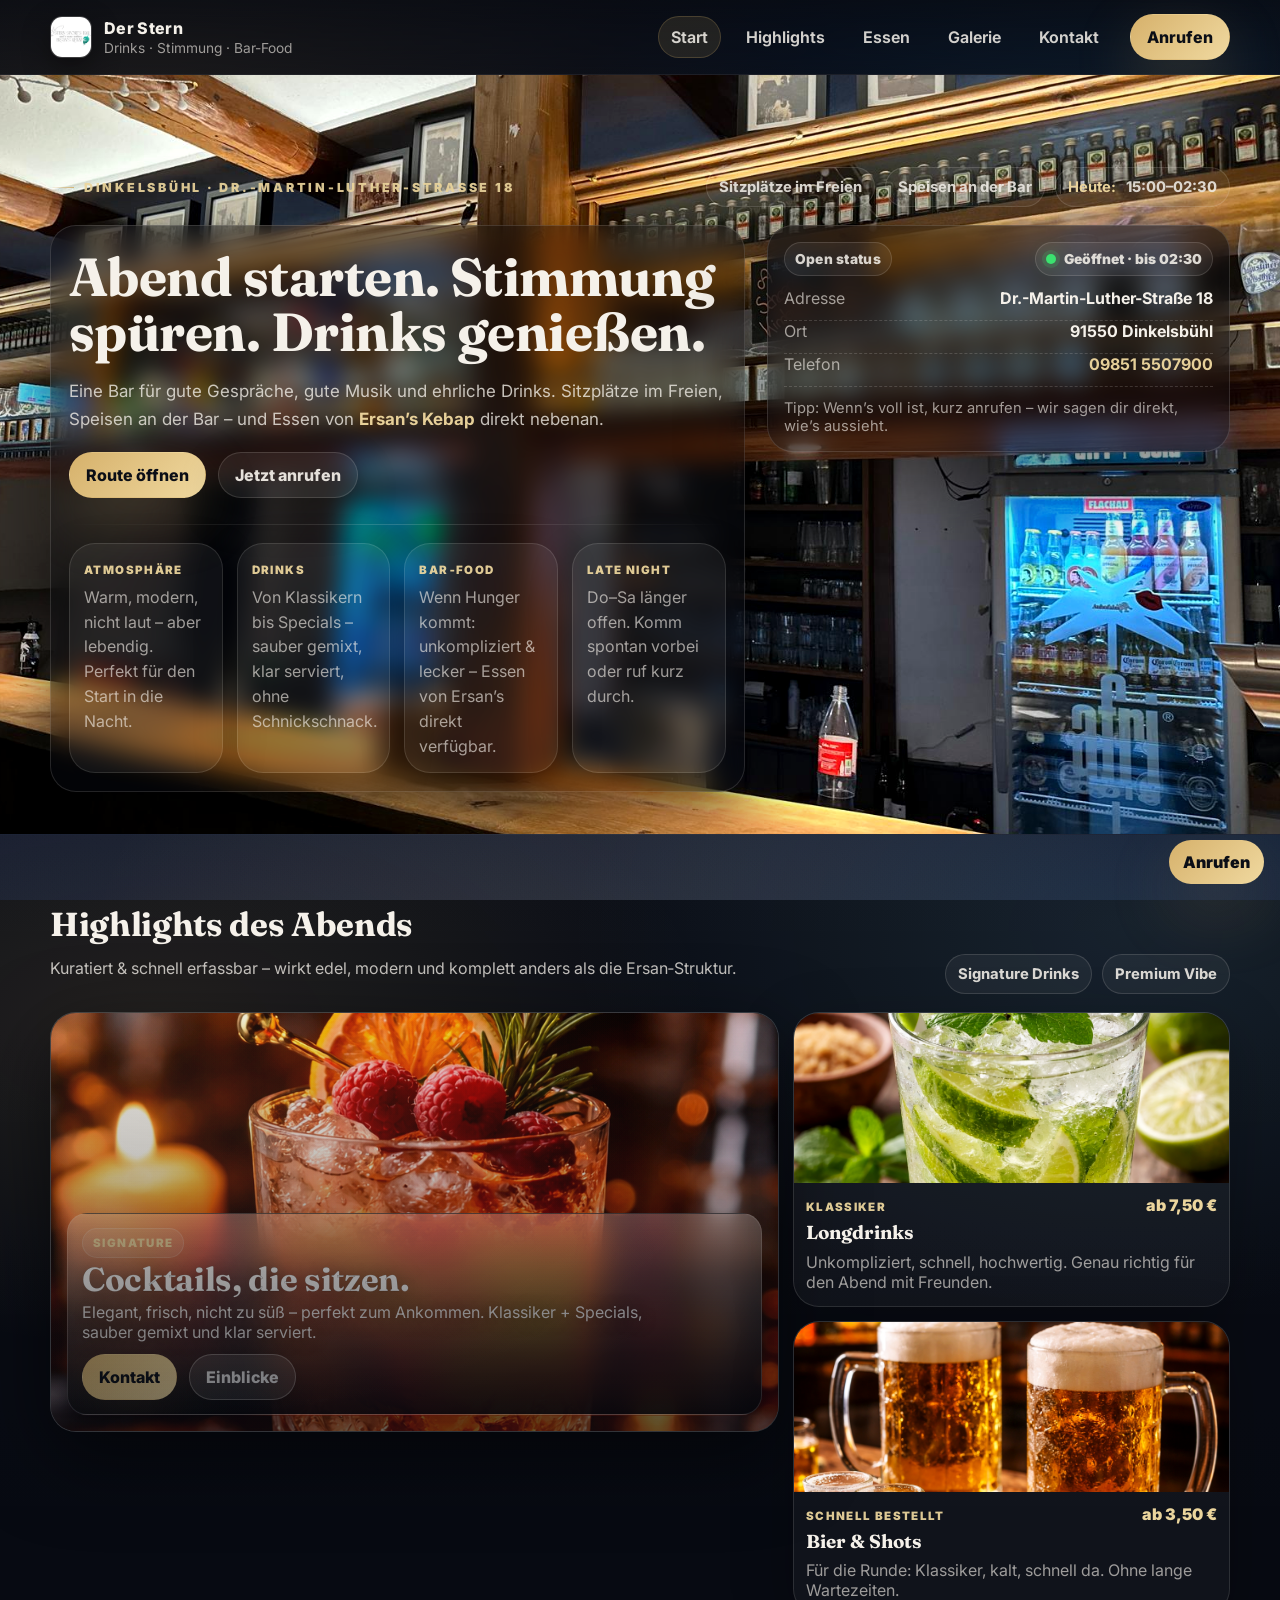
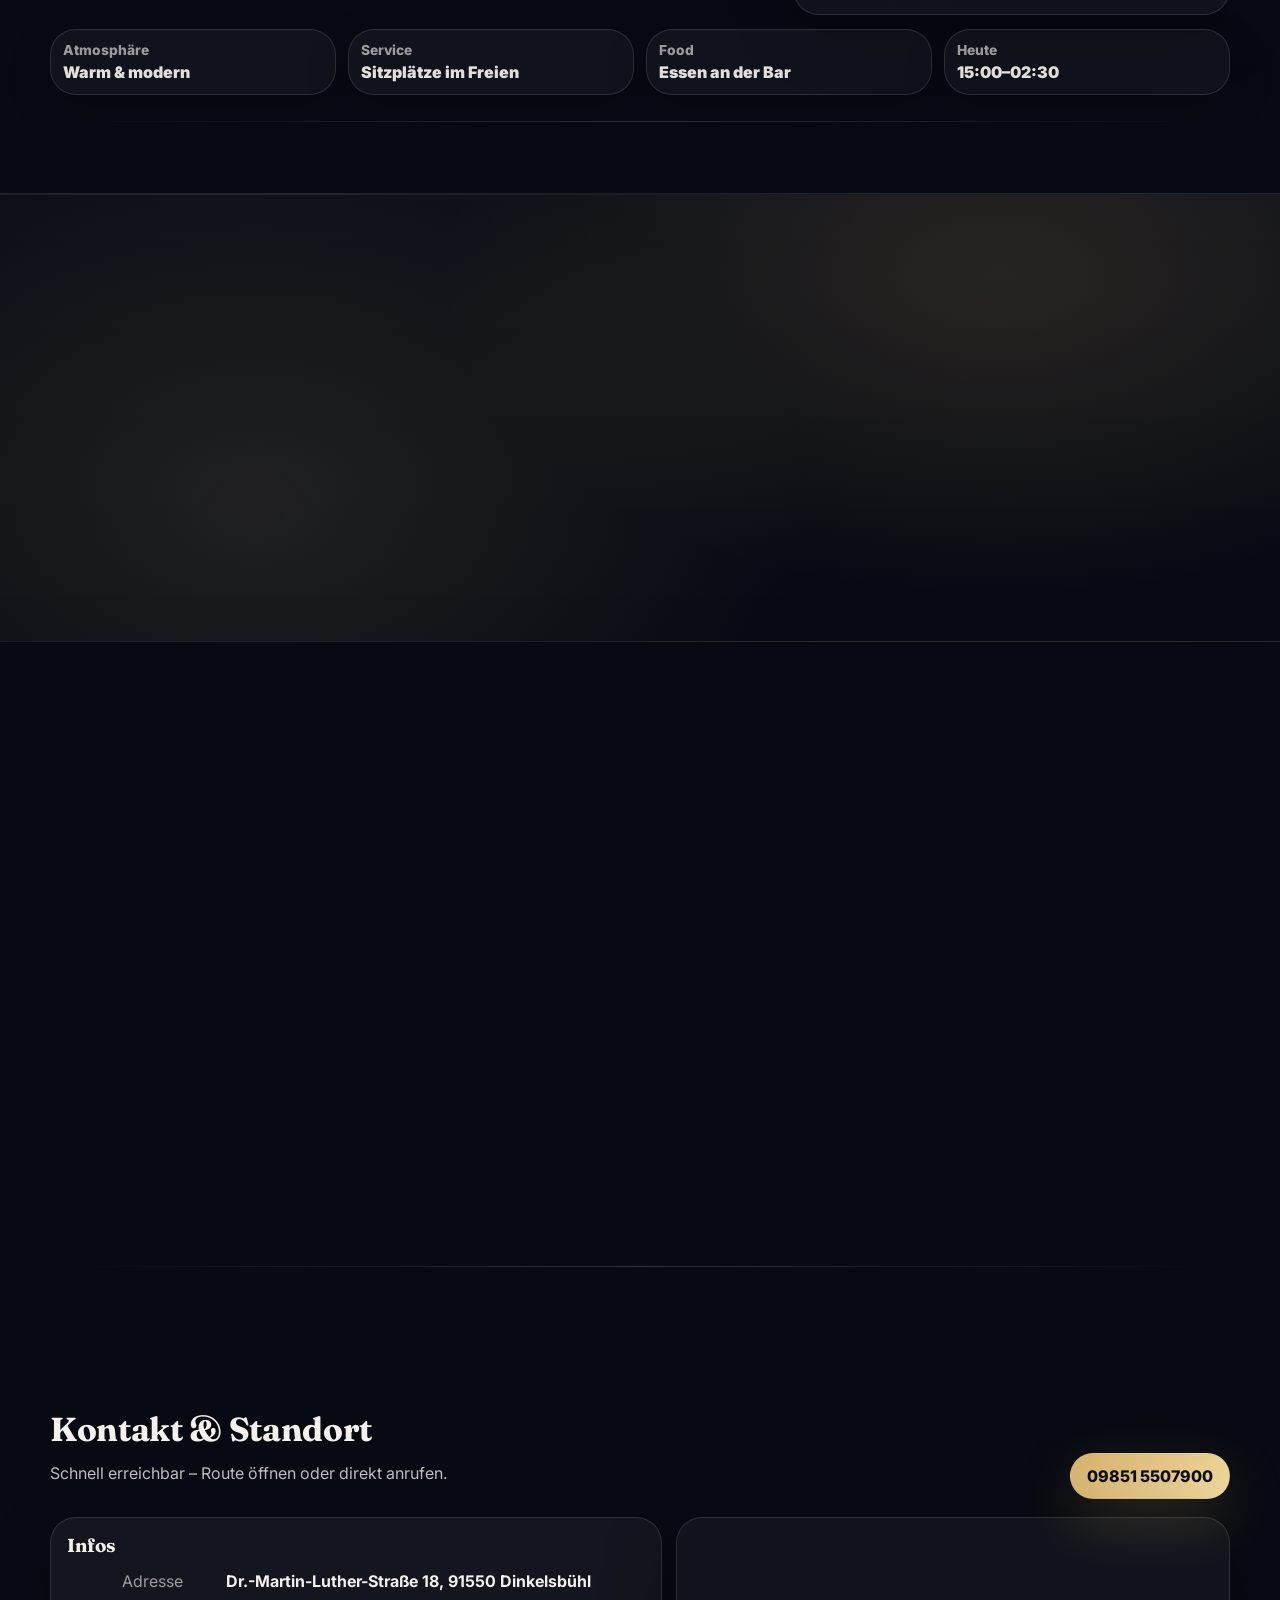
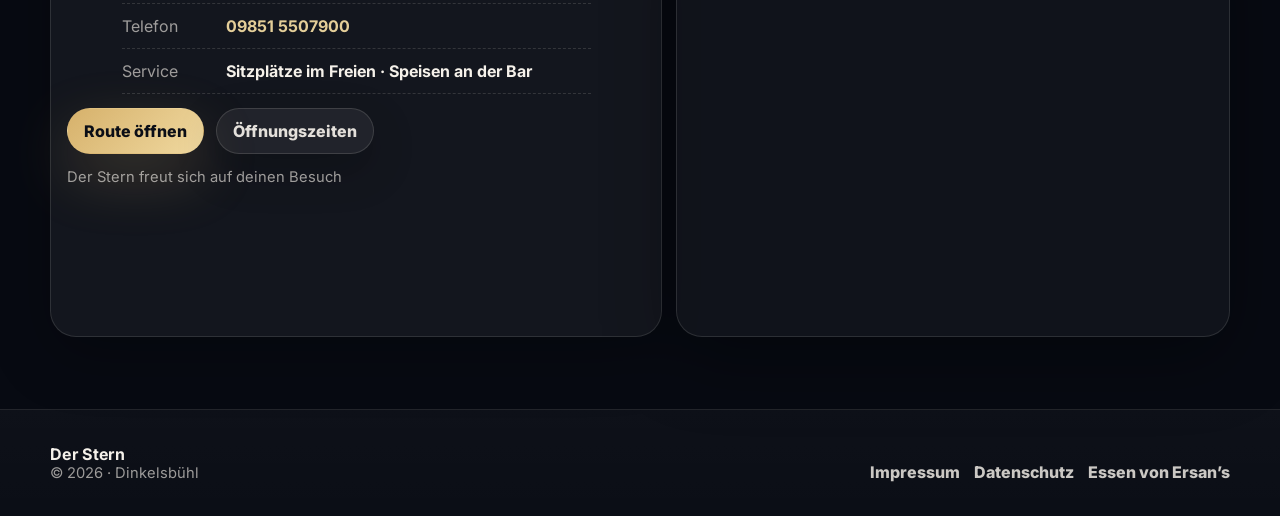
==== commit 71b80d31: "Update index.html" ====
--- a/index.html
+++ b/index.html
@@ -1219,8 +1219,8 @@
             Ideal für Abende, die länger werden.
           </p>
           <div class="cross2__actions">
-            <a class="btn btn--primary" href="https://ersans-kebap.de/" title="Zur Ersan’s Seite">Zur Ersan’s Seite</a>
-            <a class="btn btn--ghost" href="https://ersans-kebap.de/menu" title="Zur Speisekarte">Speisekarte ansehen</a>
+            <a class="btn btn--primary" href="https://www.ersans-kebap.de/" title="Zur Ersan’s Seite">Zur Ersan’s Seite</a>
+            <a class="btn btn--ghost" href="https://www.ersans-kebap.de/menu" title="Zur Speisekarte">Speisekarte ansehen</a>
           </div>
           <p class="muted2 small" style="margin:12px 0 0"></p>
         </div>
@@ -1558,4 +1558,5 @@
     }
   </script>
 </body>
-</html>+
+</html>
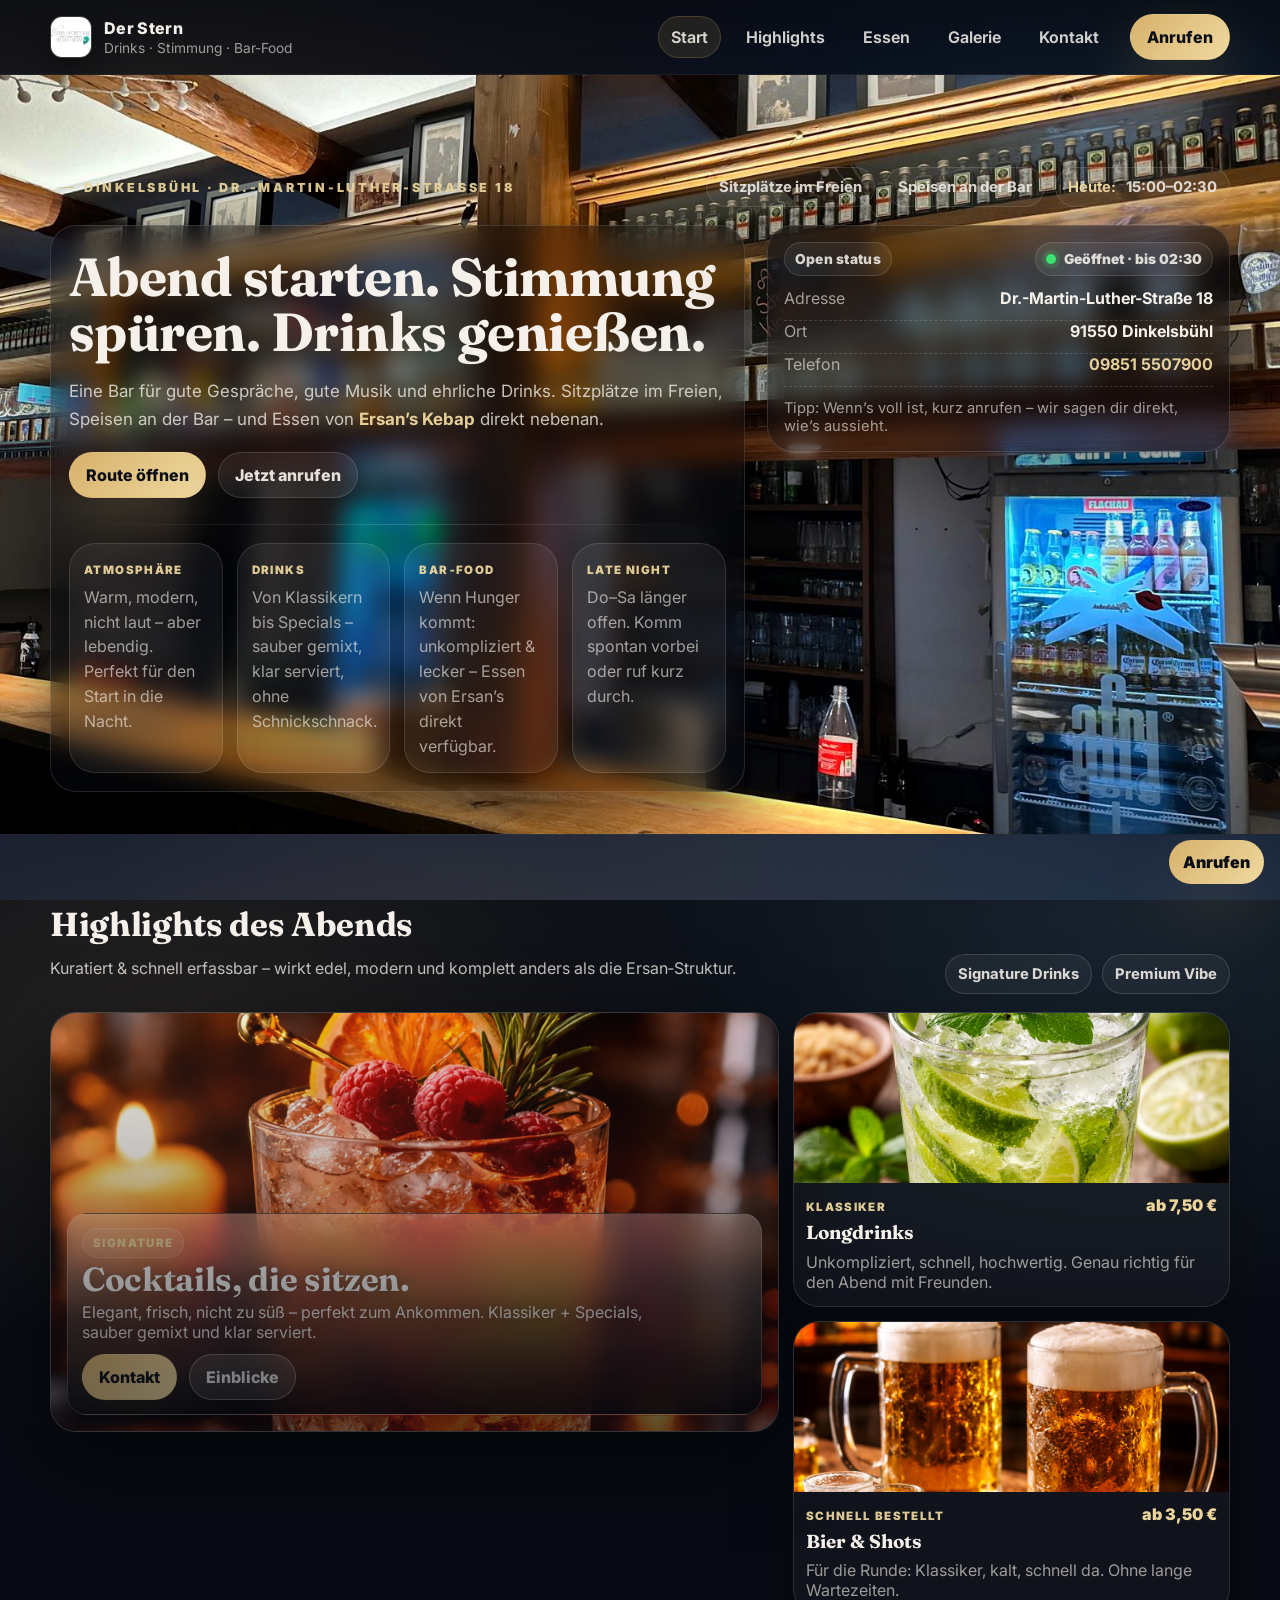
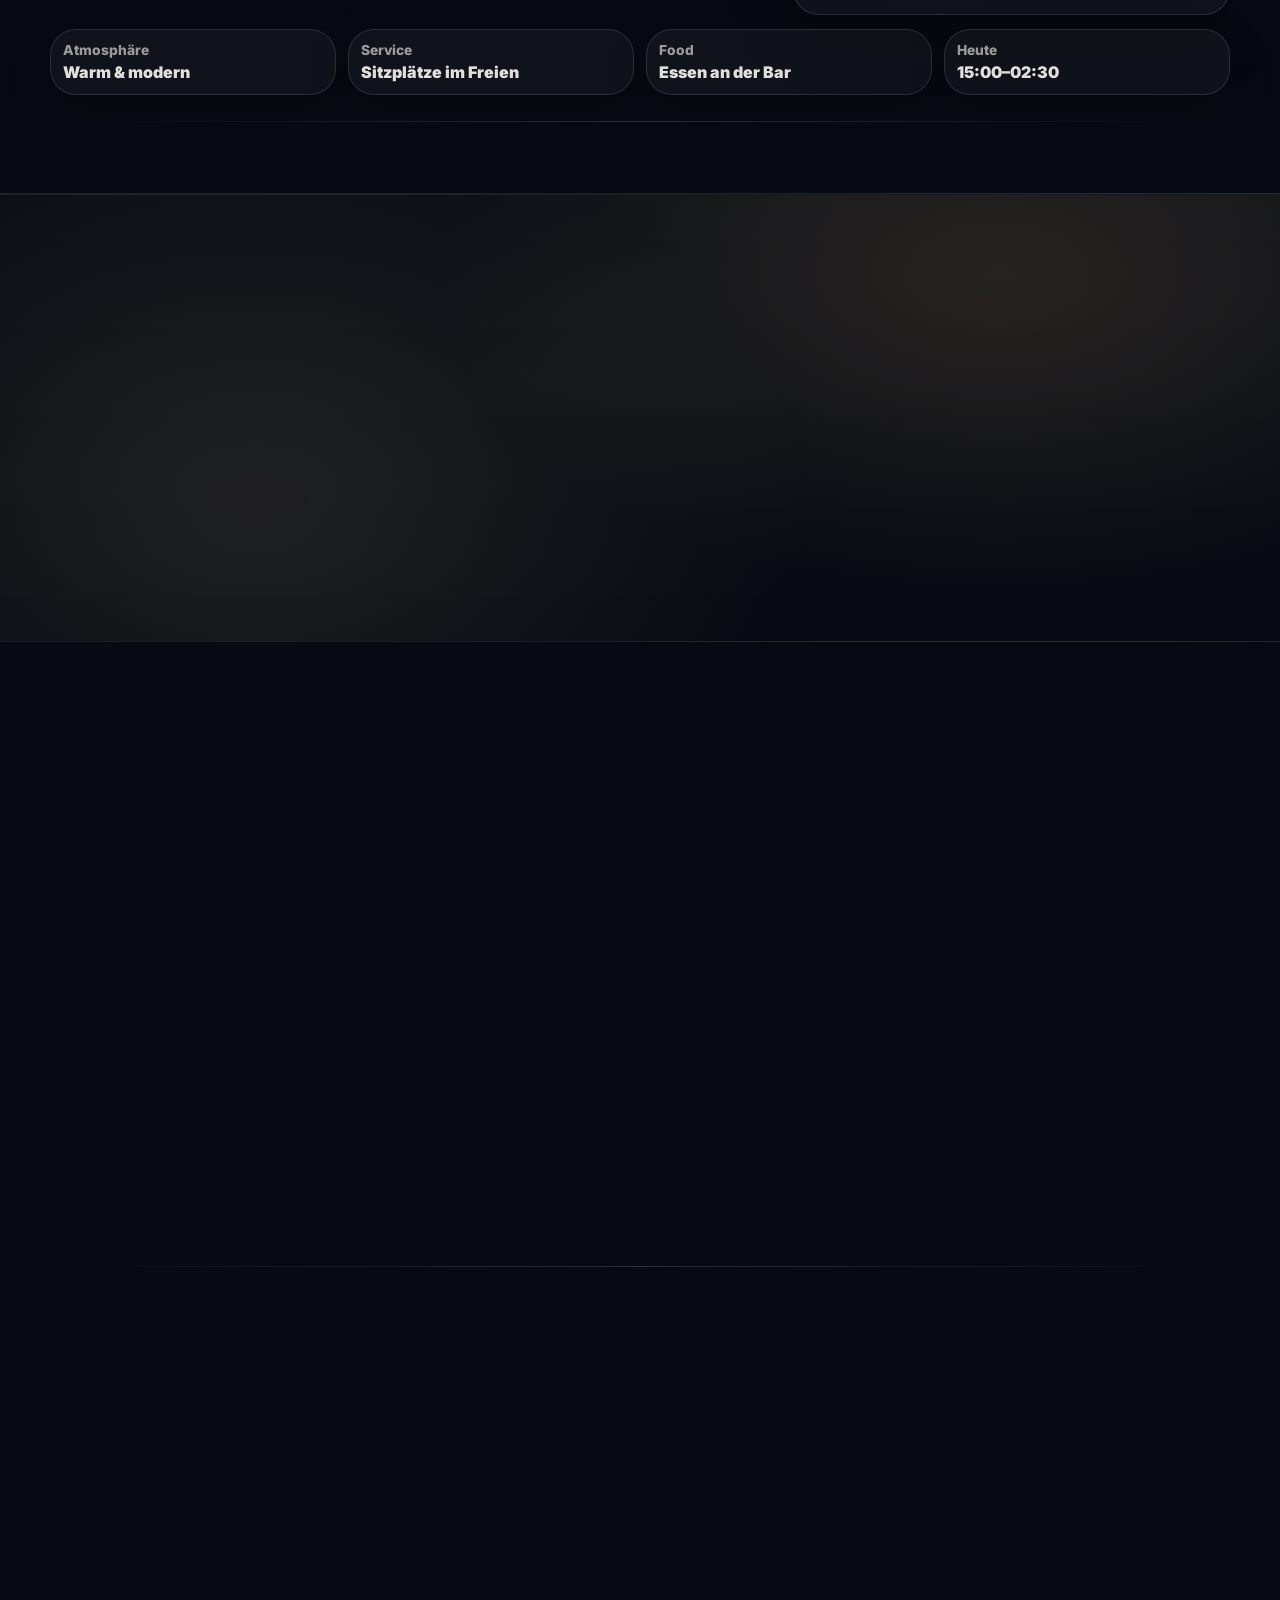
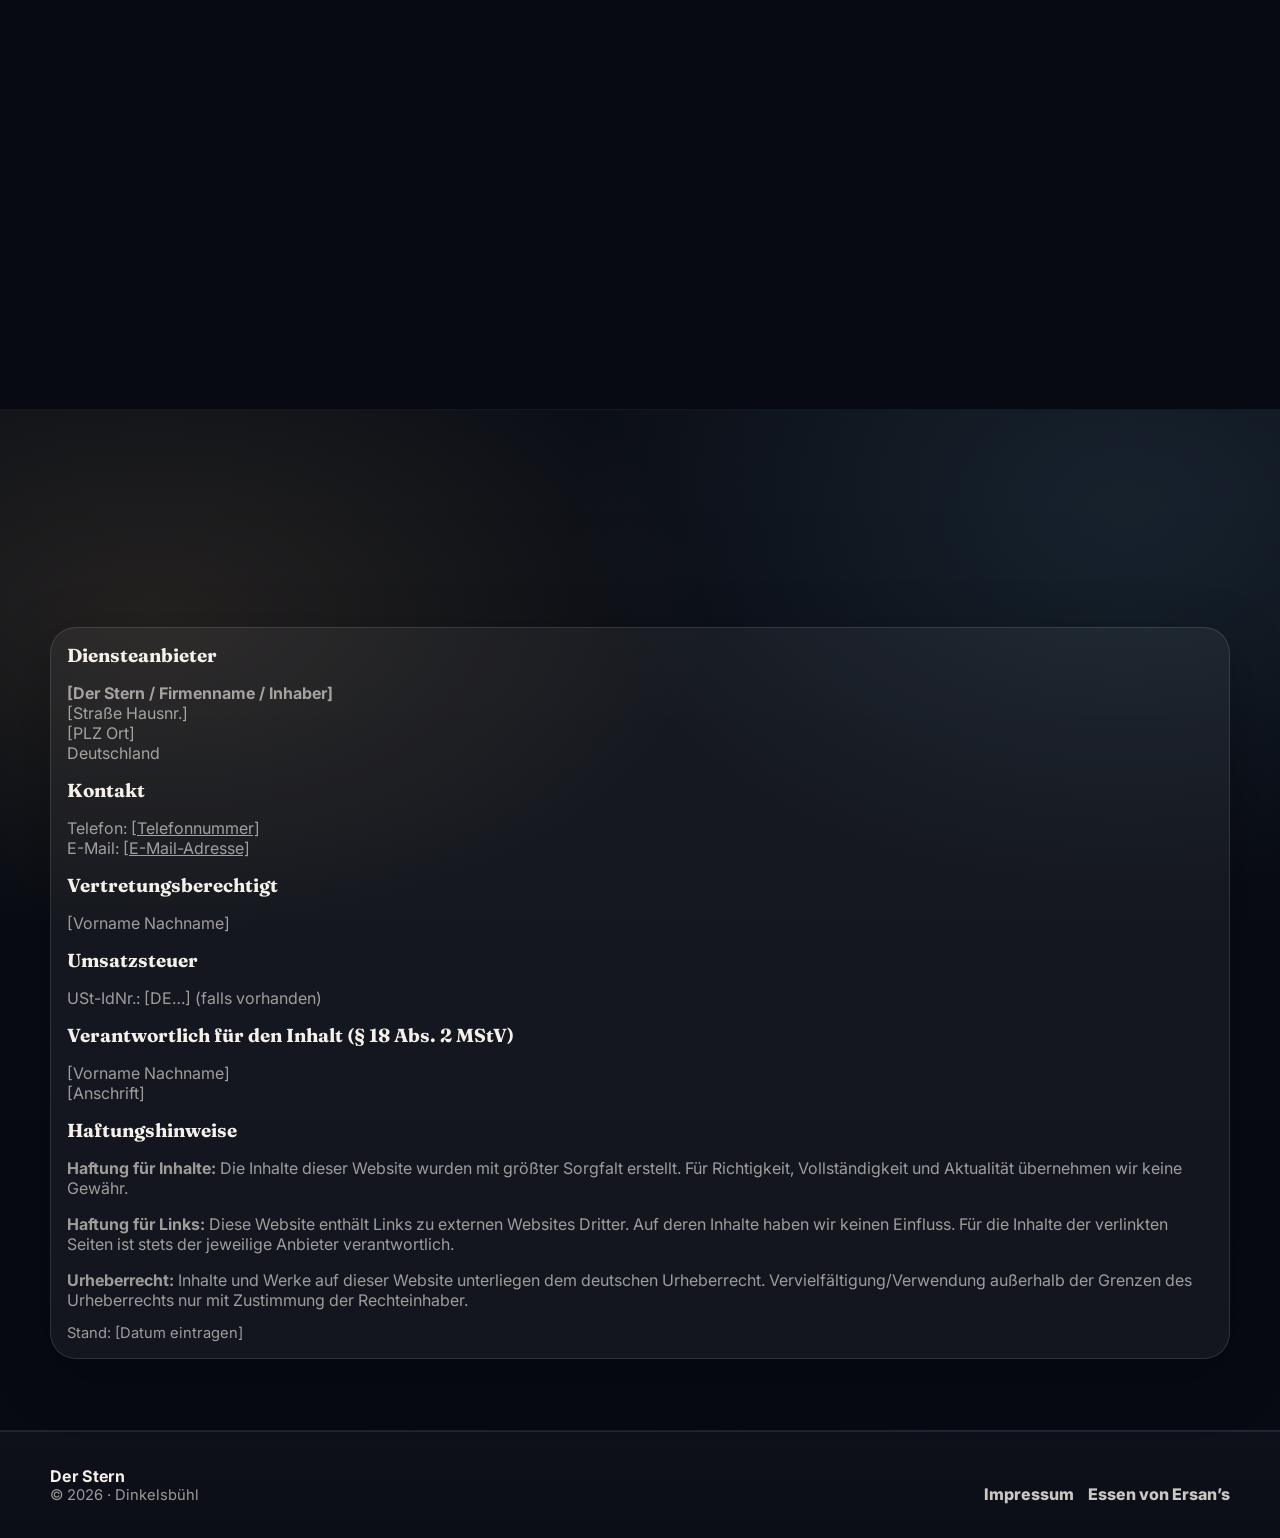
==== commit e8125231: "Update index.html" ====
--- a/index.html
+++ b/index.html
@@ -1011,6 +1011,30 @@
       [data-reveal]{transition:none !important}
       .track{transition:none !important}
       .btn, .nav__link, .hCard, .uspCard{transition:none !important}
+
+
+/* Impressum Layout (Single-File) */
+#impressum .panel{padding:18px}
+#impressum .legalGrid{
+  display:grid;
+  grid-template-columns:repeat(2, minmax(0,1fr));
+  gap:14px;
+}
+#impressum .legalBlock{
+  border-radius:var(--radius2);
+  border:1px solid rgba(245,241,234,.10);
+  background:rgba(255,255,255,.04);
+  padding:14px;
+}
+#impressum .legalBlock--full{grid-column:1 / -1}
+#impressum .legalP{margin:0; line-height:1.7}
+#impressum .legalSpacer{height:10px}
+
+@media (max-width: 860px){
+  #impressum .legalGrid{grid-template-columns:1fr}
+}
+
+     
     }
   </style>
 </head>
@@ -1307,6 +1331,86 @@
     </section>
 
   </main>
+<!-- IMPRESSUM (Single-File) -->
+<section class="section section--shade" id="impressum" aria-label="Impressum">
+  <div class="wrap">
+    <header class="section__head" data-reveal>
+      <div>
+        <p class="kicker">Rechtliches</p>
+        <h2 class="h2">Impressum</h2>
+        <p class="muted">Angaben gemäß § 5 TMG und § 18 MStV.</p>
+      </div>
+      <div class="right">
+        <a class="btn btn--ghost" href="#top">Nach oben</a>
+      </div>
+    </header>
+
+    <div class="panel" data-reveal>
+      <div class="legalGrid">
+        <div class="legalBlock">
+          <h3 class="h3">Diensteanbieter</h3>
+          <p class="muted2 legalP">
+            <strong>[Der Stern / Firmenname / Inhaber]</strong><br>
+            [Straße Hausnr.]<br>
+            [PLZ Ort]<br>
+            Deutschland
+          </p>
+        </div>
+
+        <div class="legalBlock">
+          <h3 class="h3">Kontakt</h3>
+          <p class="muted2 legalP">
+            Telefon: <a href="tel:+49XXXXXXXXXX">[Telefonnummer]</a><br>
+            E-Mail: <a href="mailto:info@deine-domain.de">[E-Mail-Adresse]</a>
+          </p>
+        </div>
+
+        <div class="legalBlock">
+          <h3 class="h3">Vertretungsberechtigt</h3>
+          <p class="muted2 legalP">
+            [Vorname Nachname]
+          </p>
+
+          <div class="legalSpacer"></div>
+
+          <h3 class="h3">Umsatzsteuer</h3>
+          <p class="muted2 legalP">
+            USt-IdNr.: [DE…] (falls vorhanden)
+          </p>
+        </div>
+
+        <div class="legalBlock">
+          <h3 class="h3">Verantwortlich für den Inhalt (§ 18 Abs. 2 MStV)</h3>
+          <p class="muted2 legalP">
+            [Vorname Nachname]<br>
+            [Anschrift]
+          </p>
+        </div>
+
+        <div class="legalBlock legalBlock--full">
+          <h3 class="h3">Haftungshinweise</h3>
+
+          <p class="muted2 legalP">
+            <strong>Haftung für Inhalte:</strong> Die Inhalte dieser Website wurden mit größter Sorgfalt erstellt.
+            Für Richtigkeit, Vollständigkeit und Aktualität übernehmen wir keine Gewähr.
+          </p>
+
+          <p class="muted2 legalP">
+            <strong>Haftung für Links:</strong> Diese Website enthält Links zu externen Websites Dritter.
+            Auf deren Inhalte haben wir keinen Einfluss. Für die Inhalte der verlinkten Seiten ist stets der jeweilige Anbieter verantwortlich.
+          </p>
+
+          <p class="muted2 legalP" style="margin-bottom:0">
+            <strong>Urheberrecht:</strong> Inhalte und Werke auf dieser Website unterliegen dem deutschen Urheberrecht.
+            Vervielfältigung/Verwendung außerhalb der Grenzen des Urheberrechts nur mit Zustimmung der Rechteinhaber.
+          </p>
+        </div>
+      </div>
+
+      <p class="muted2 small" style="margin:14px 0 0">Stand: [Datum eintragen]</p>
+    </div>
+  </div>
+</section>
 
   <footer class="footer">
     <div class="wrap footer__row">
@@ -1316,7 +1420,6 @@
       </div>
       <div class="footer__links">
         <a href="impressum.html">Impressum</a>
-        <a href="datenschutz.html">Datenschutz</a>
         <a href="https://ersans-kebap.de/">Essen von Ersan’s</a>
       </div>
     </div>
@@ -1560,3 +1663,4 @@
 </body>
 
 </html>
+
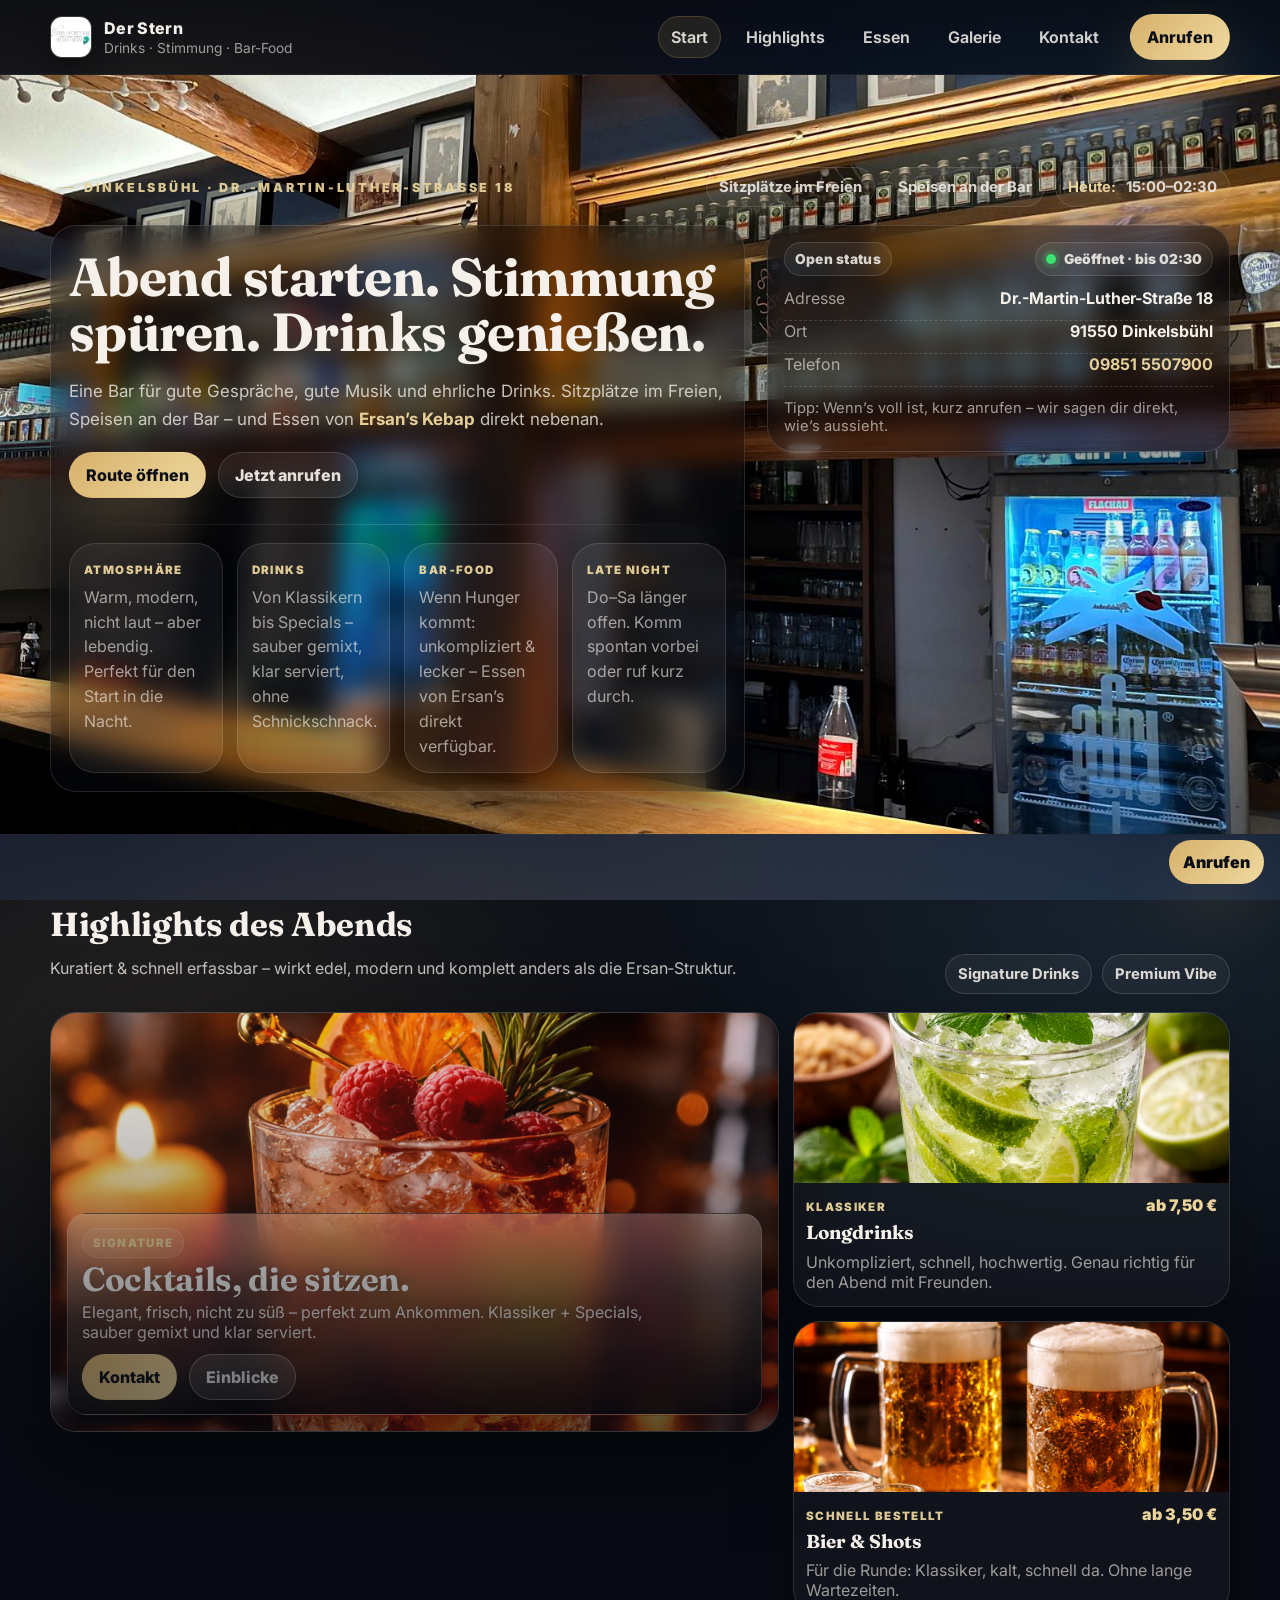
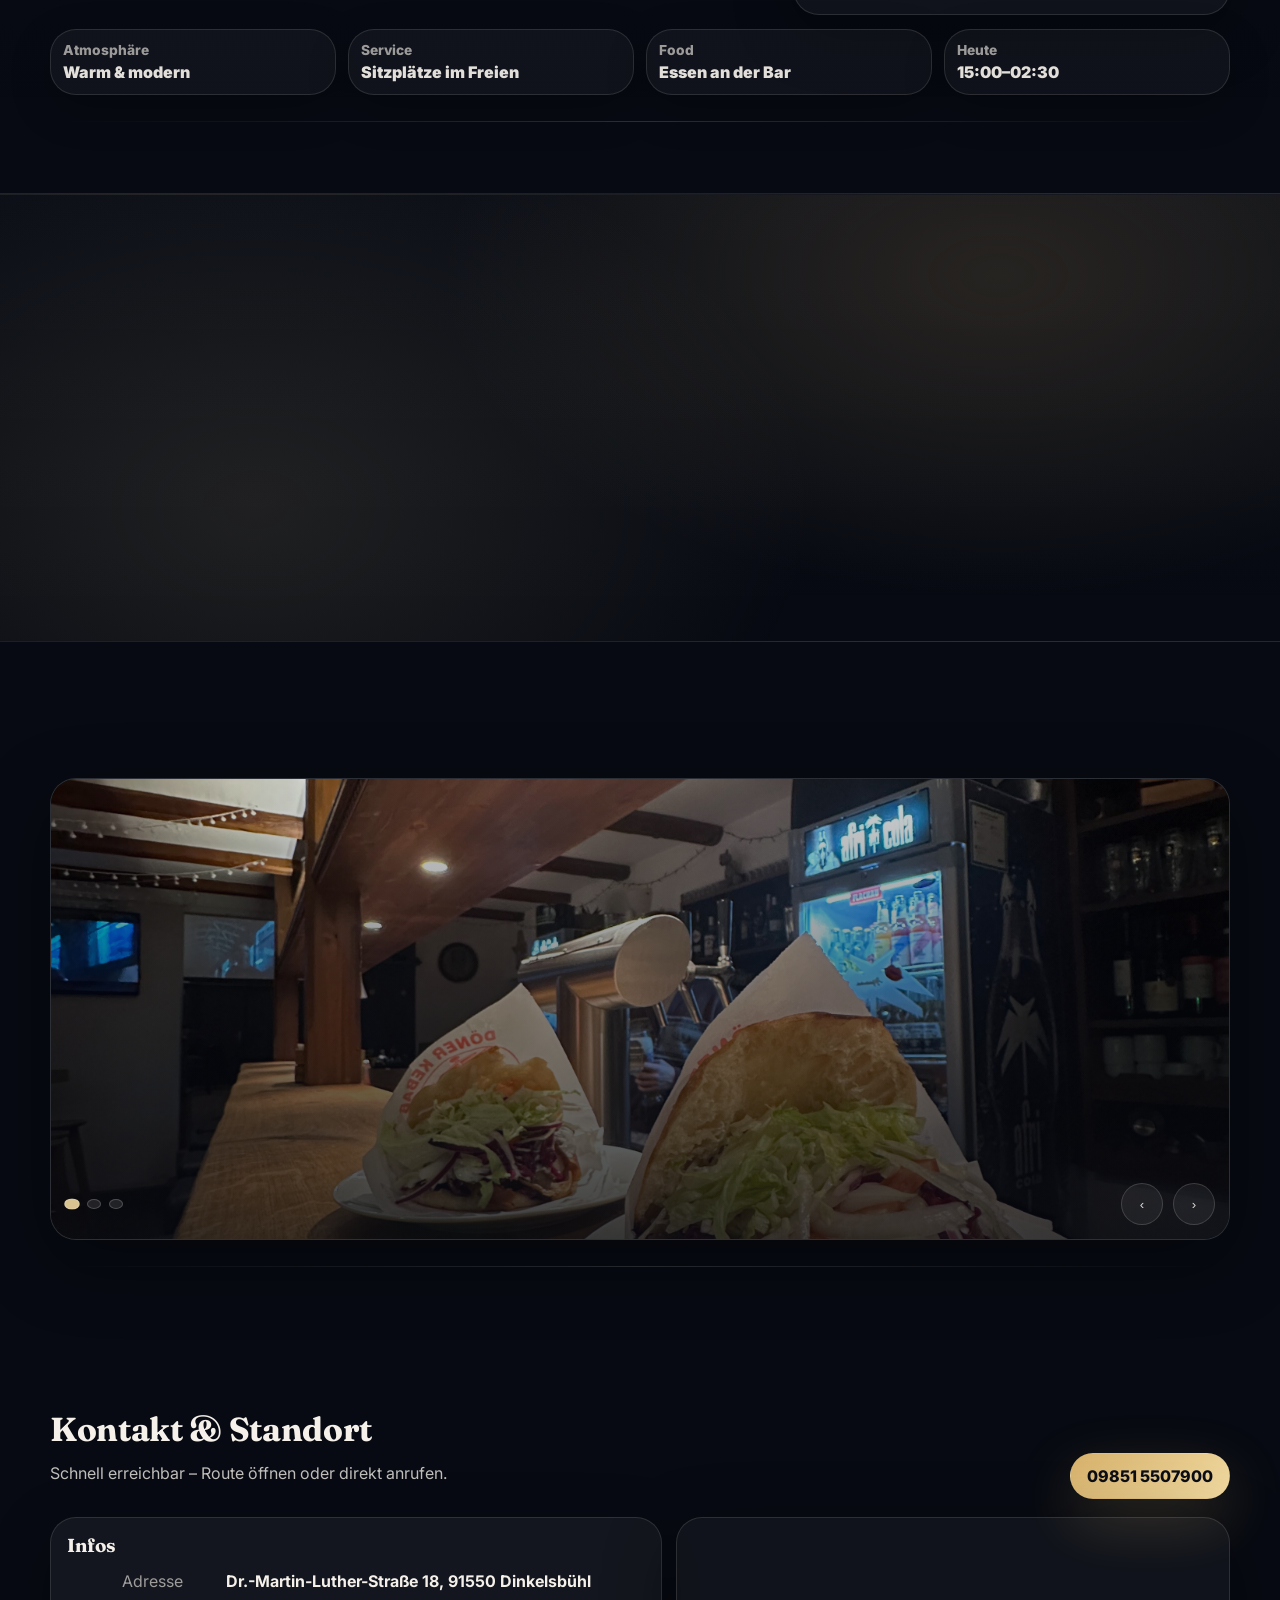
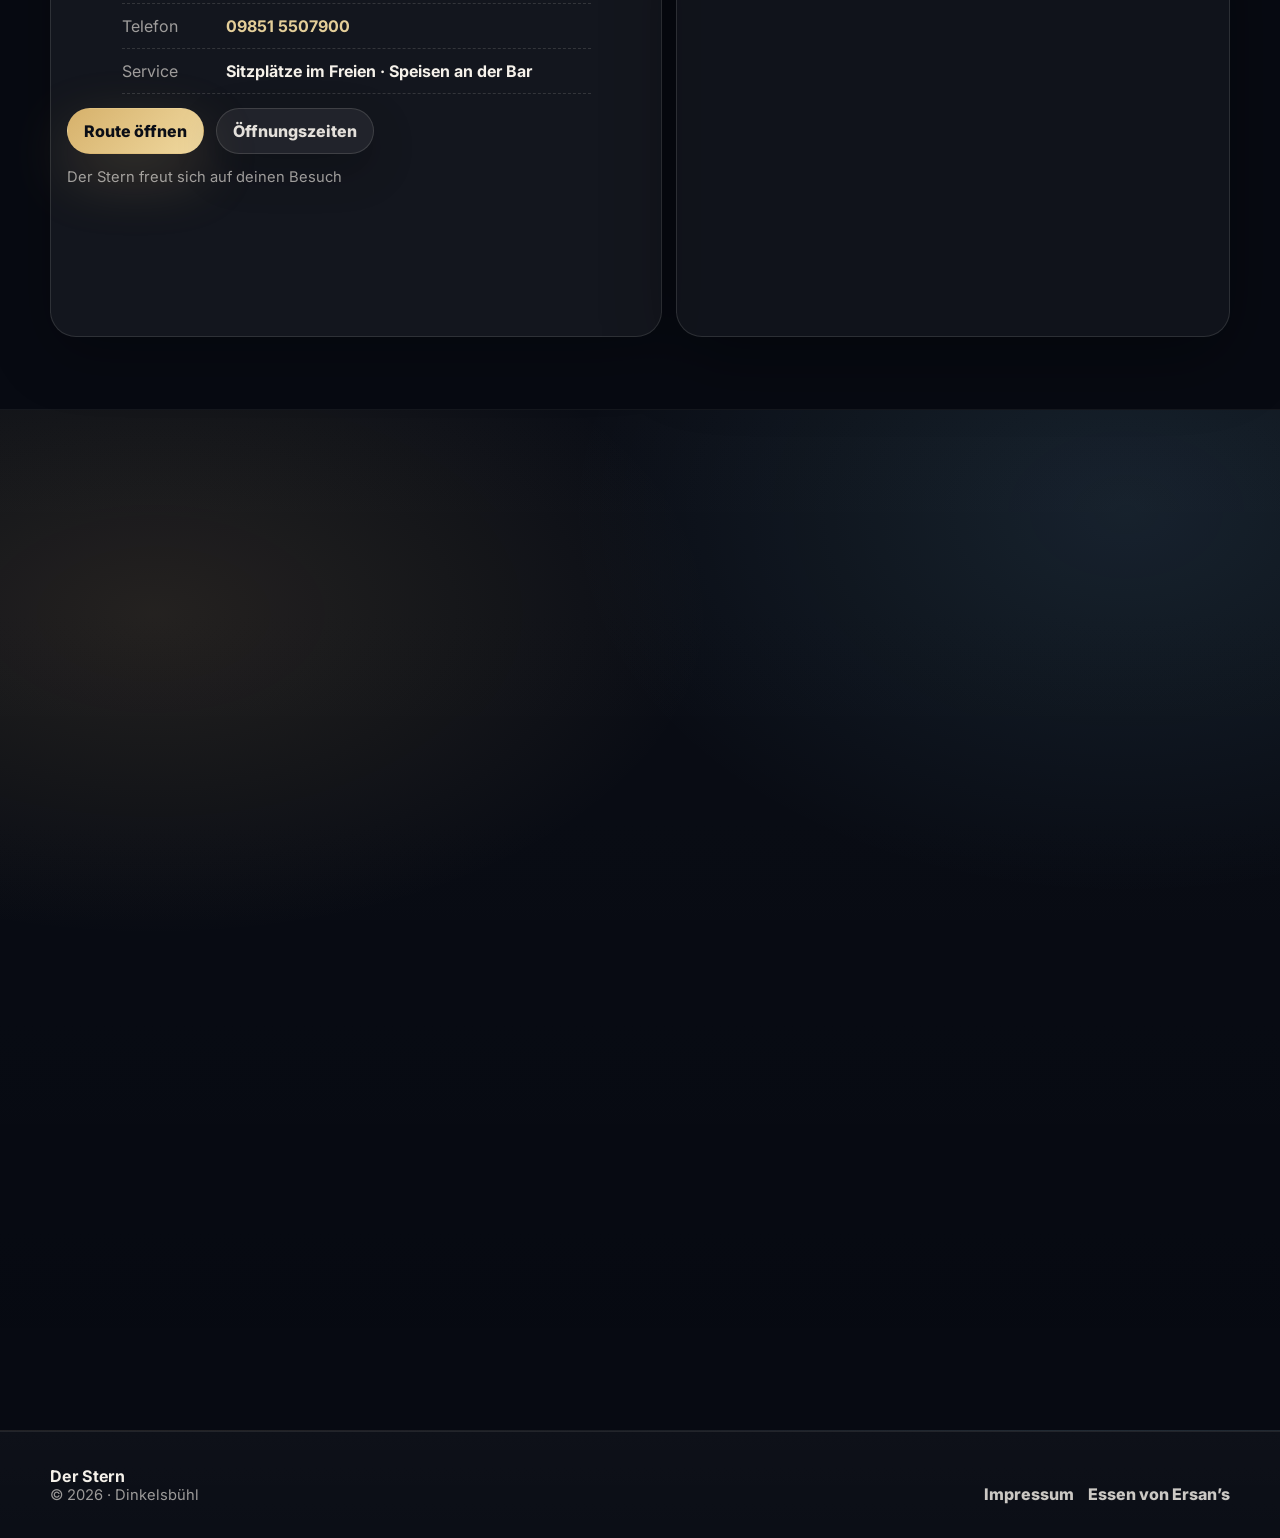
==== commit 36dc085d: "Update index.html" ====
--- a/index.html
+++ b/index.html
@@ -1420,7 +1420,7 @@
       </div>
       <div class="footer__links">
         <a href="impressum.html">Impressum</a>
-        <a href="https://ersans-kebap.de/">Essen von Ersan’s</a>
+        <a href="https://www.ersans-kebap.de/menue">Essen von Ersan’s</a>
       </div>
     </div>
   </footer>
@@ -1664,3 +1664,4 @@
 
 </html>
 
+
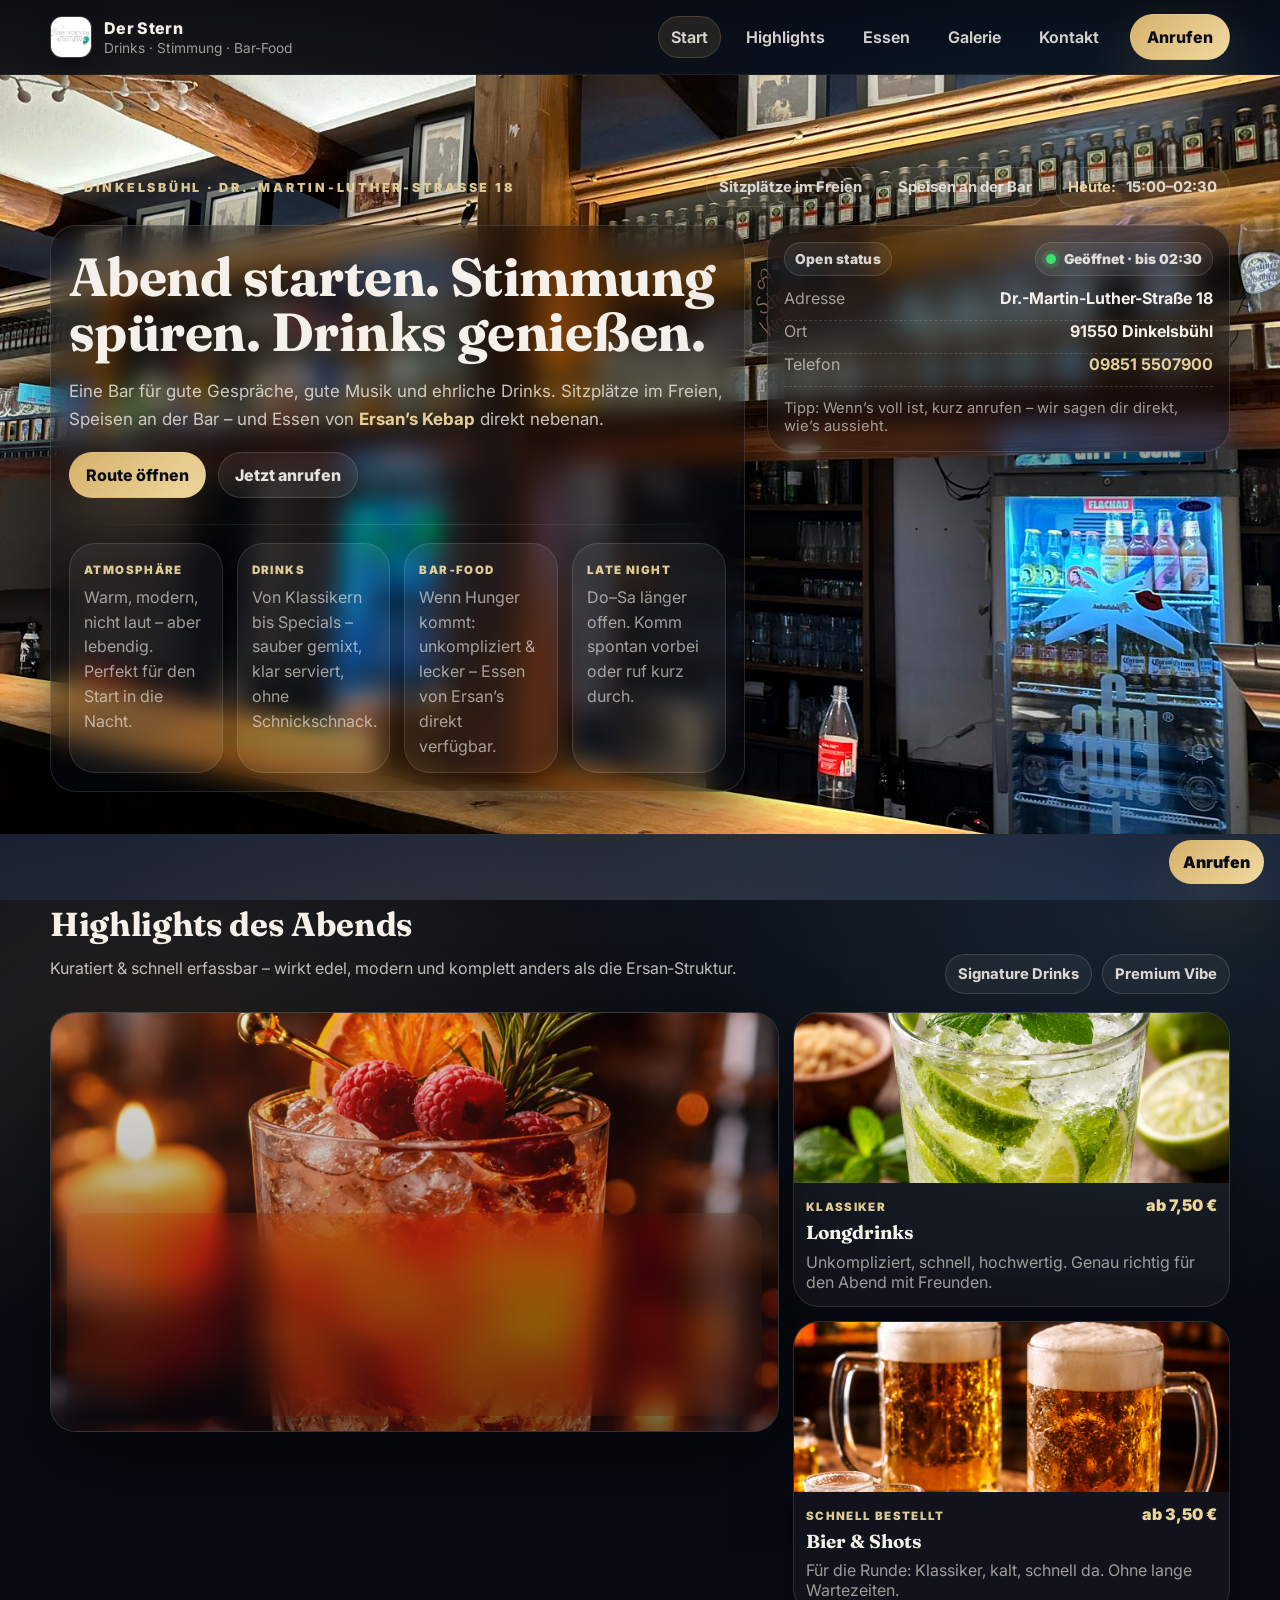
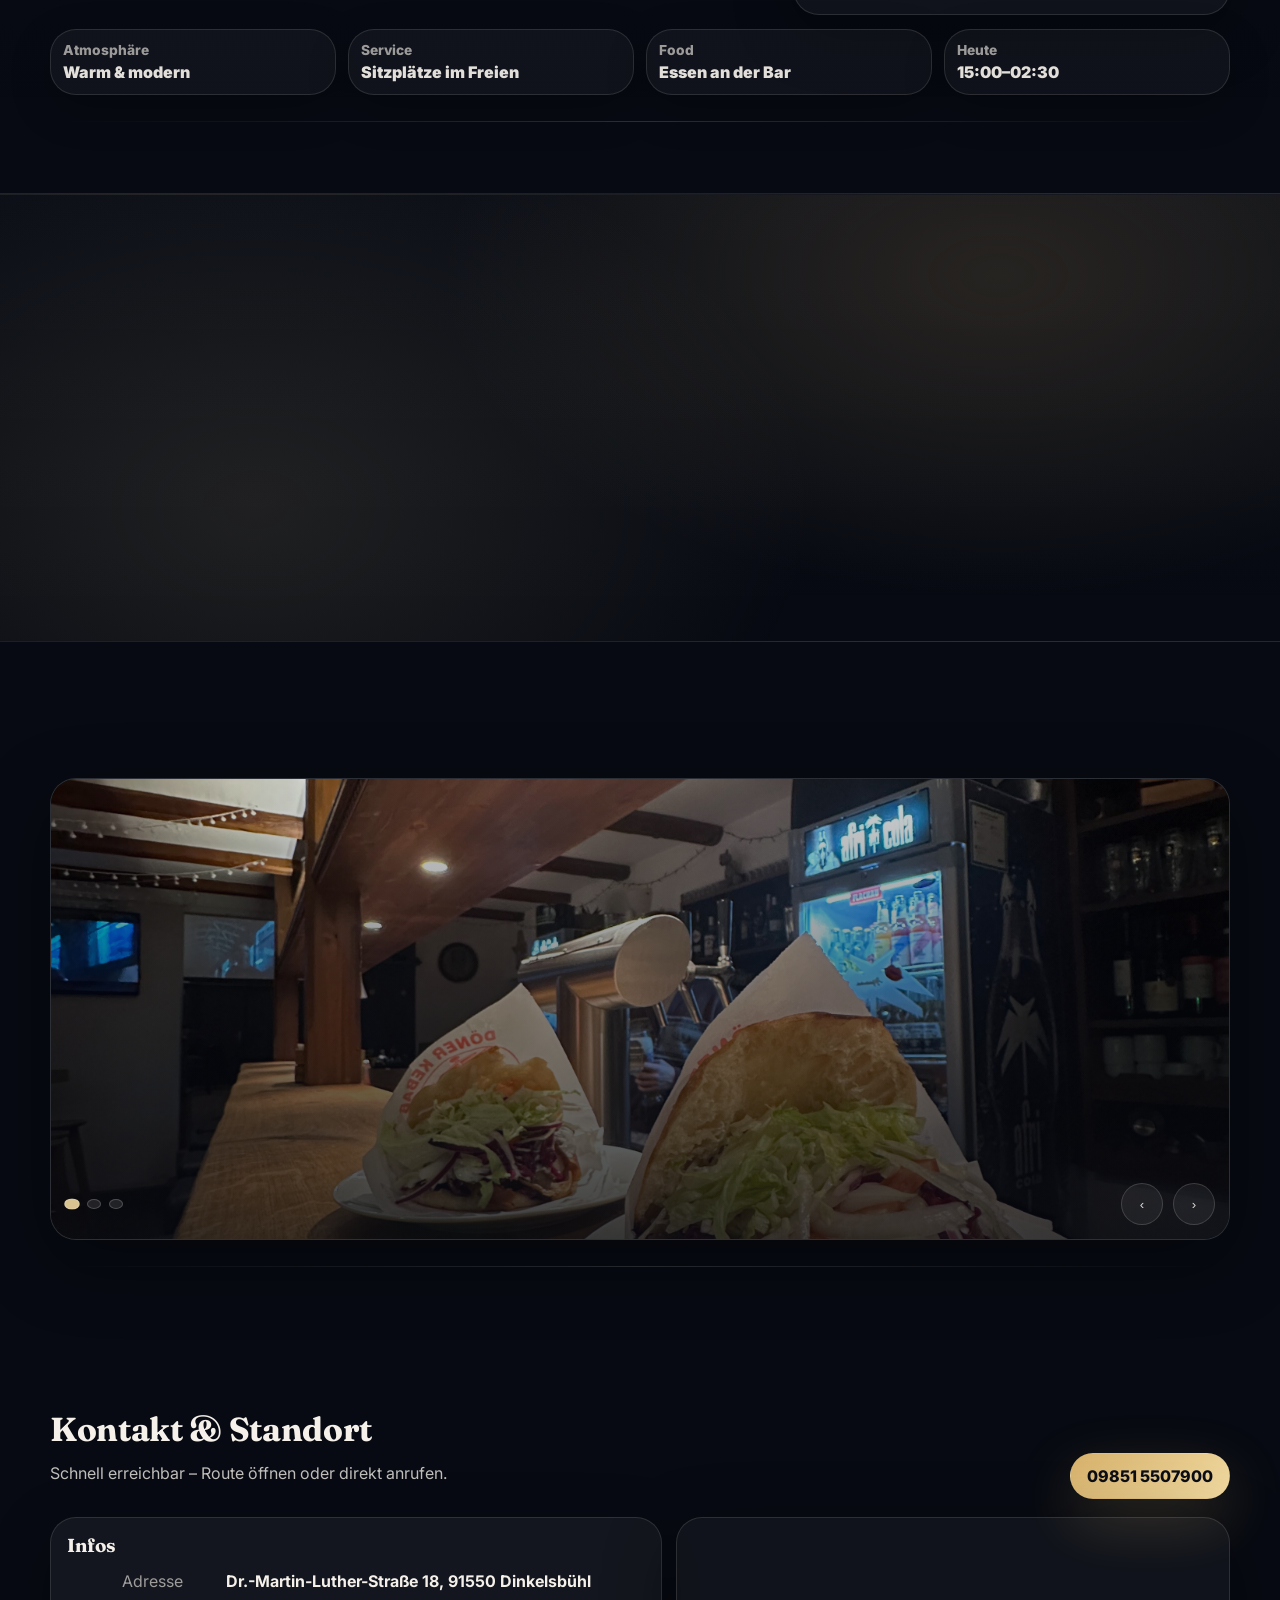
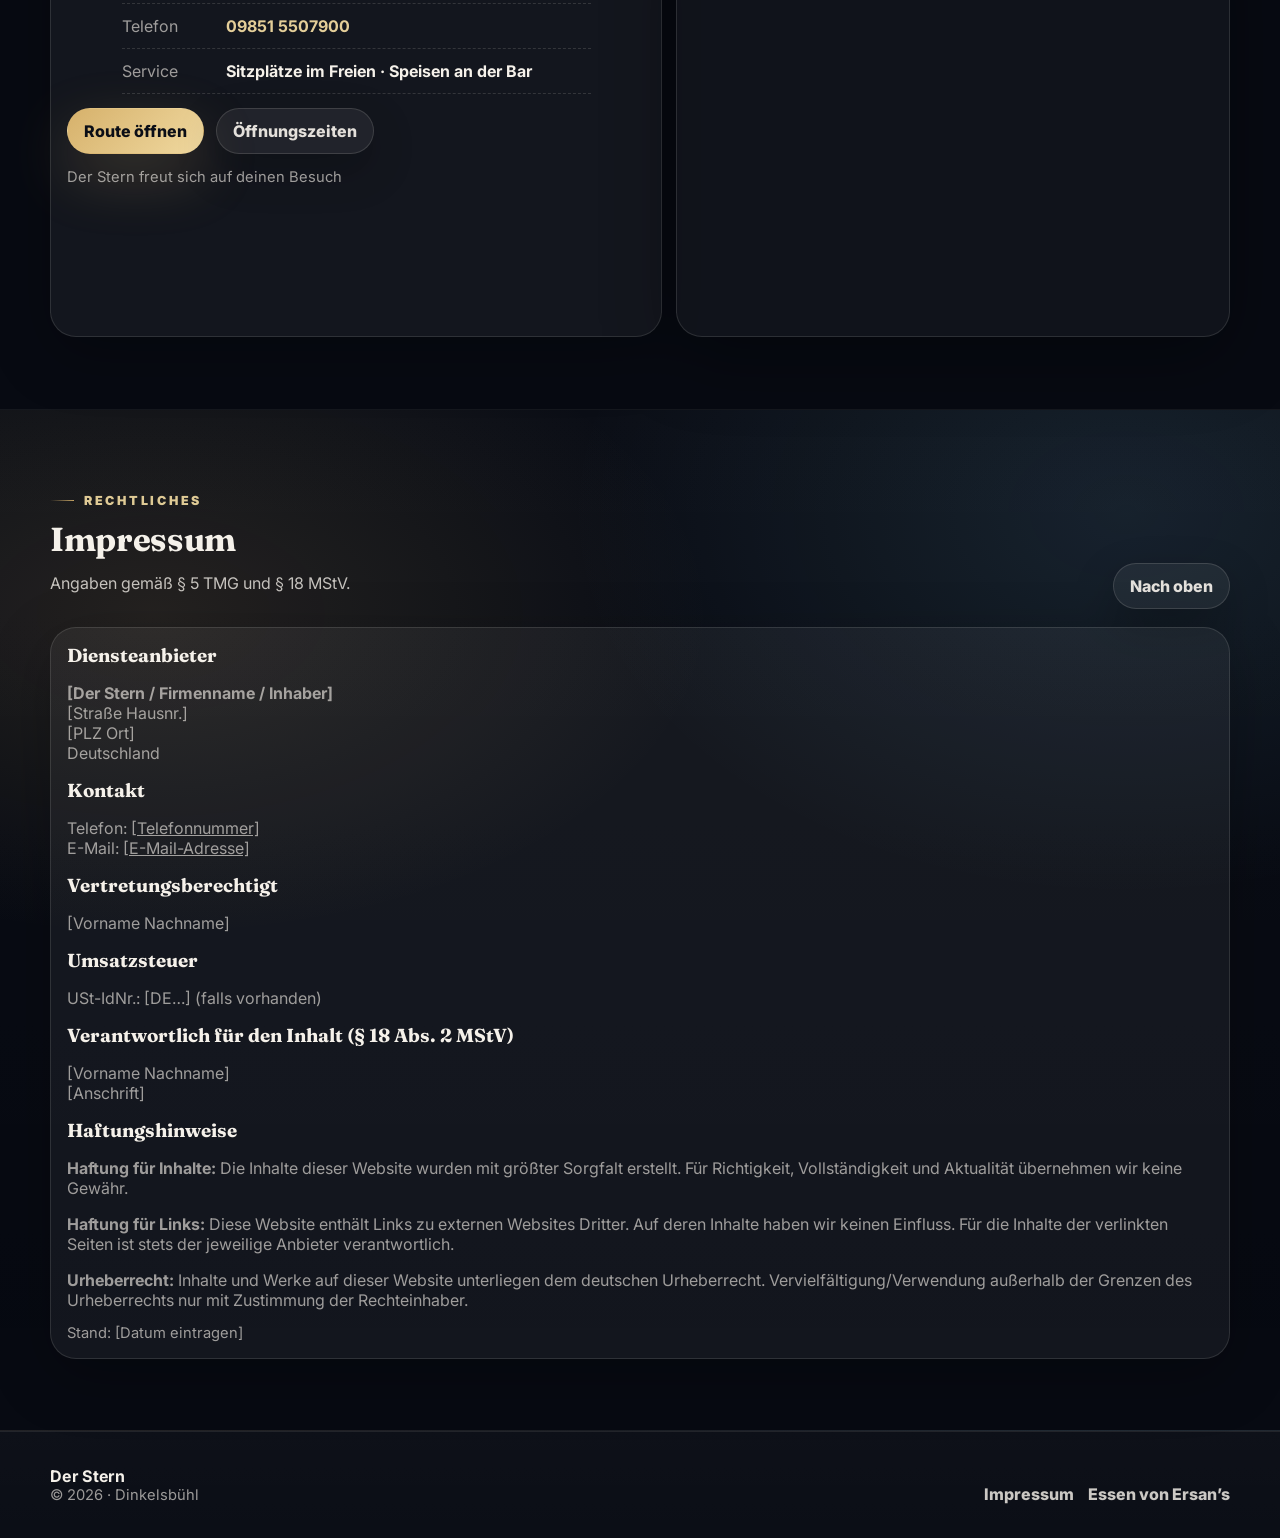
==== commit 5c05cd18: "Update index.html" ====
--- a/index.html
+++ b/index.html
@@ -1419,8 +1419,8 @@
         <div class="muted2 small">© <span data-year></span> · Dinkelsbühl</div>
       </div>
       <div class="footer__links">
-        <a href="impressum.html">Impressum</a>
-        <a href="https://www.ersans-kebap.de/menue">Essen von Ersan’s</a>
+        <a href="#impressum">Impressum</a>
+       <a href="https://www.ersans-kebap.de/menue">Essen von Ersan’s</a>
       </div>
     </div>
   </footer>
@@ -1665,3 +1665,4 @@
 </html>
 
 
+
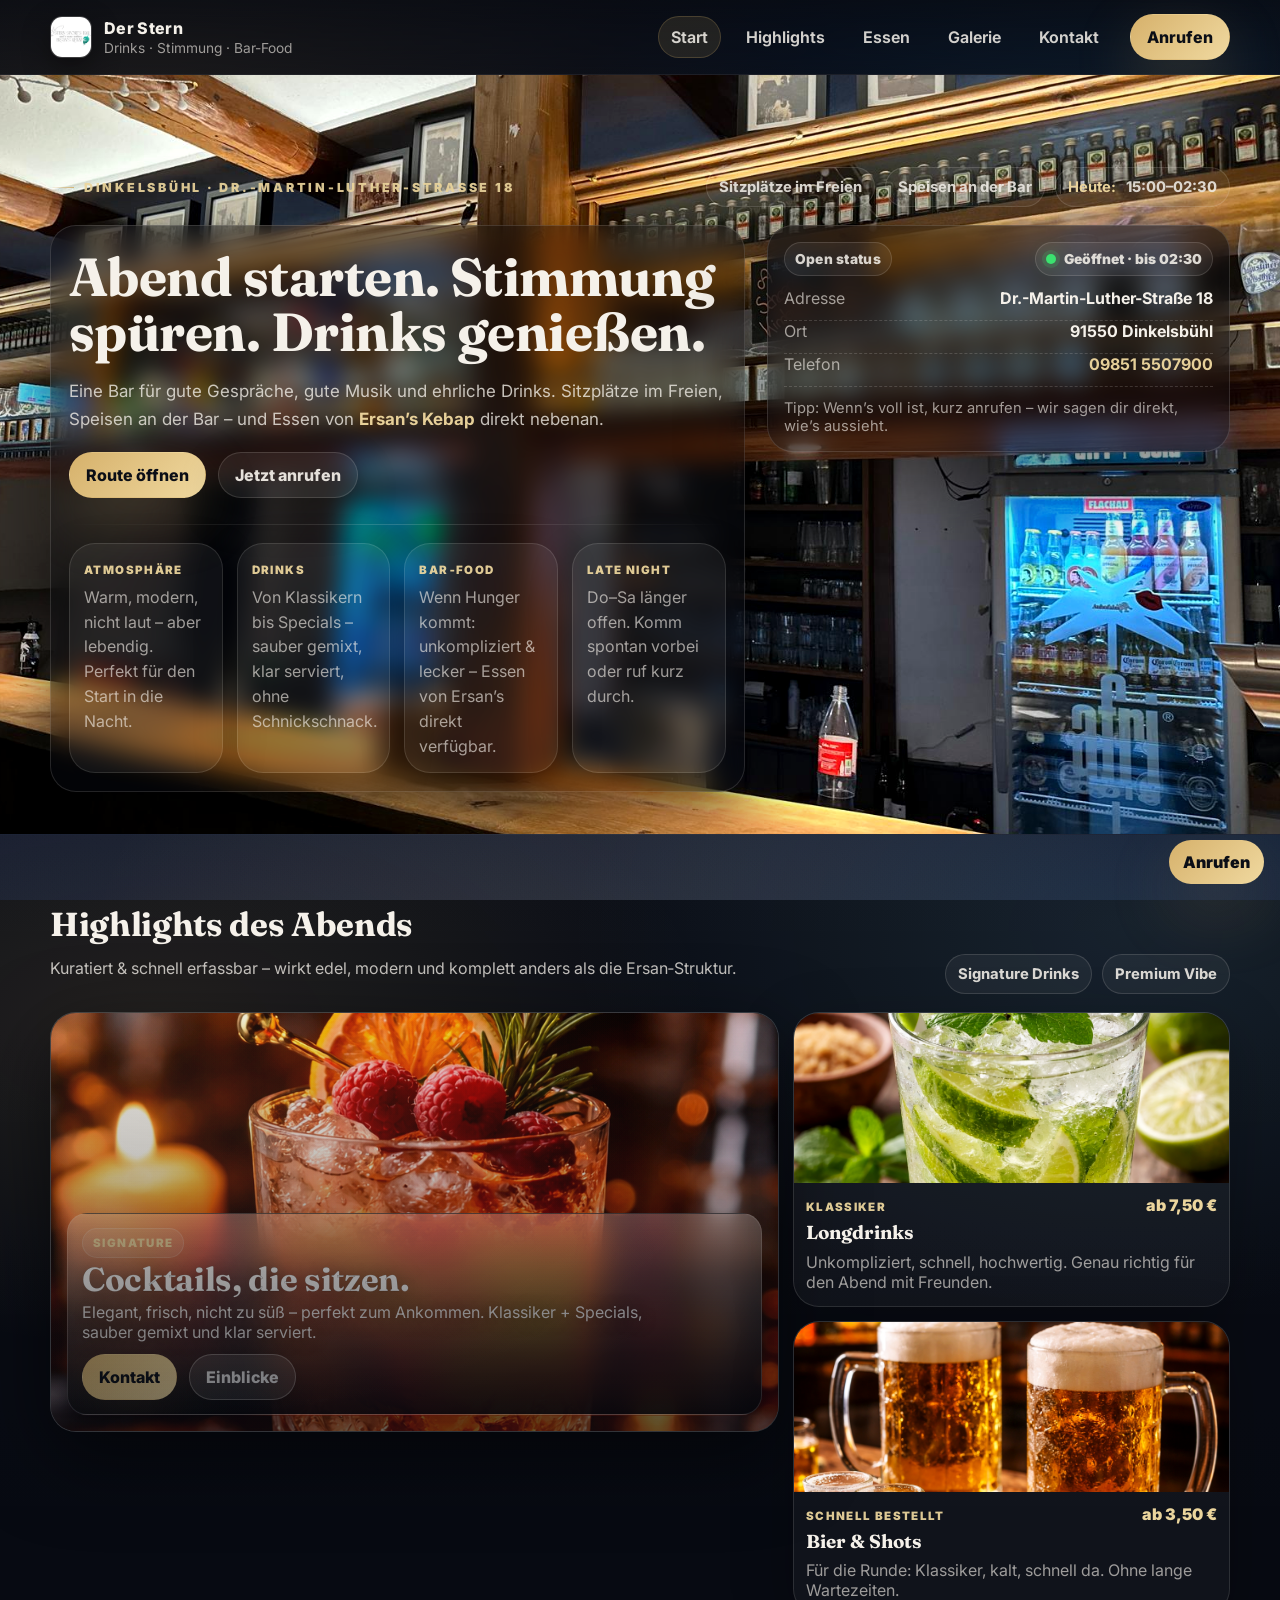
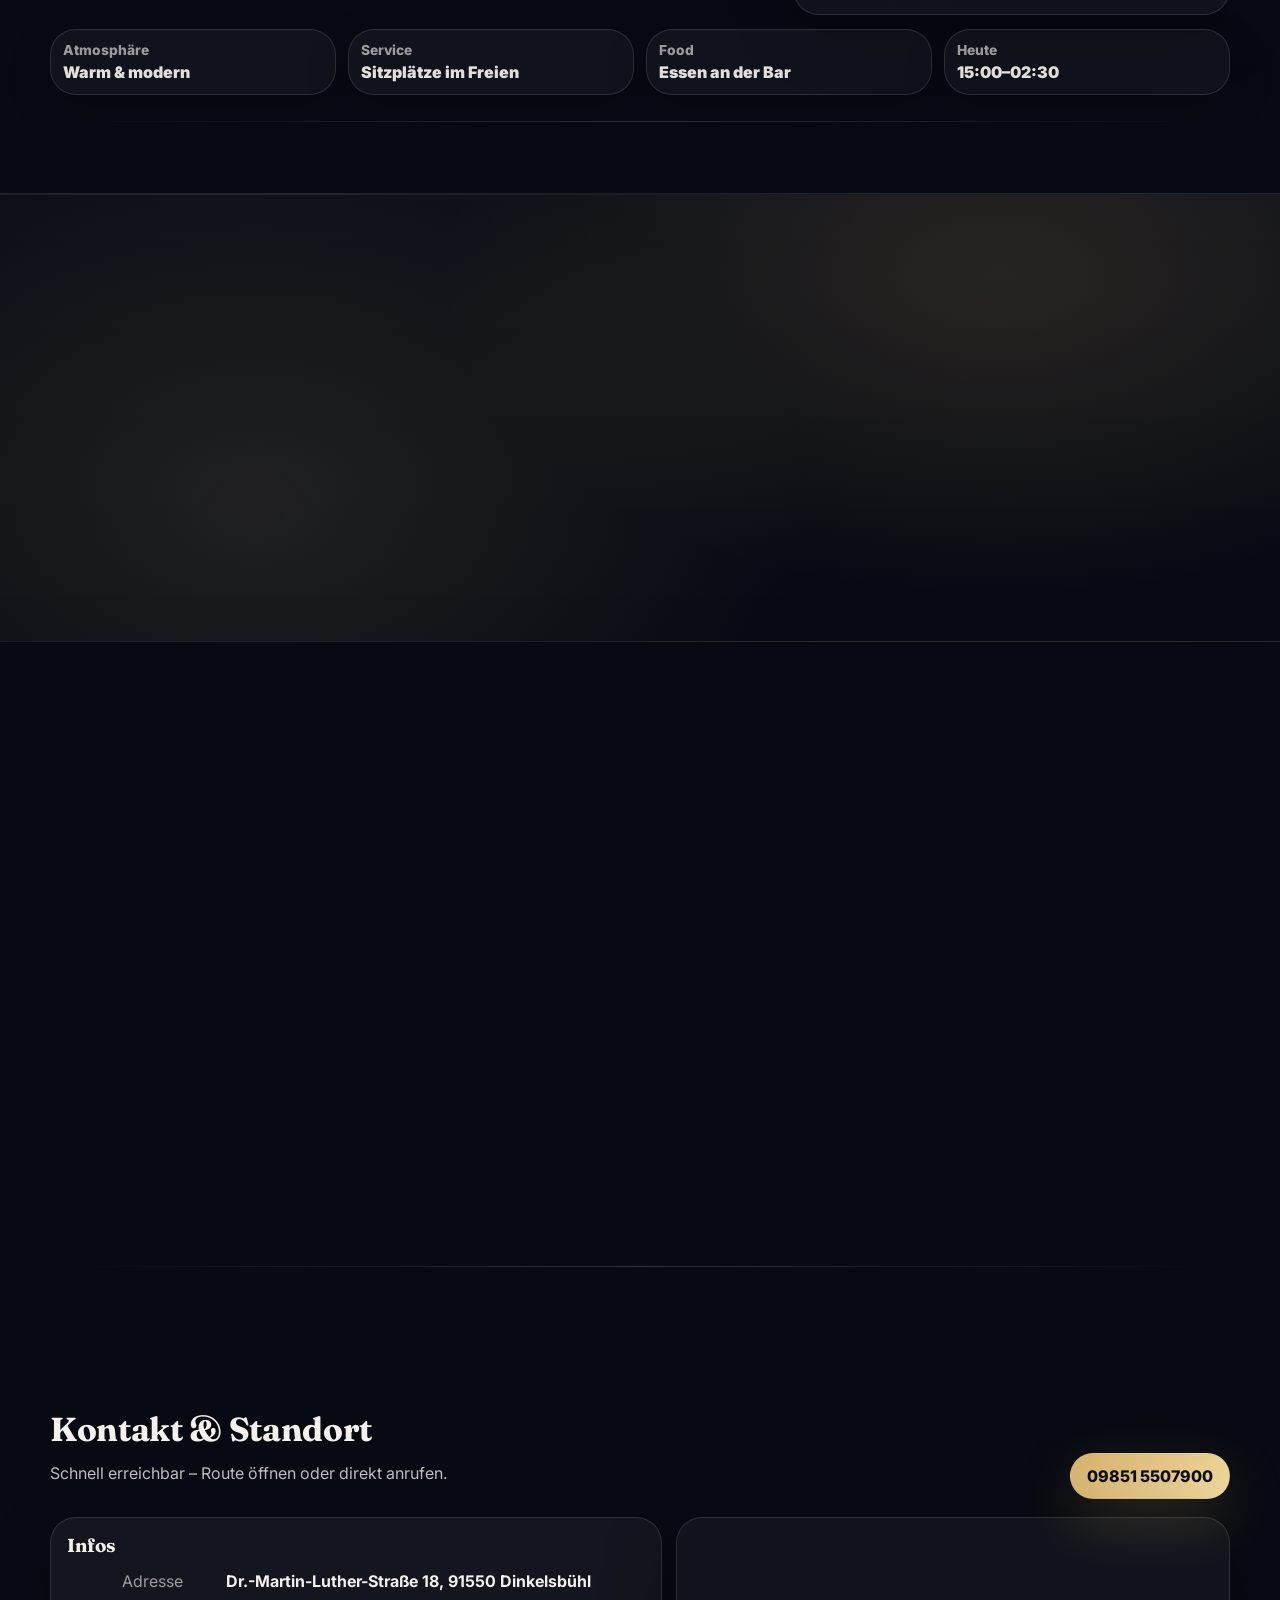
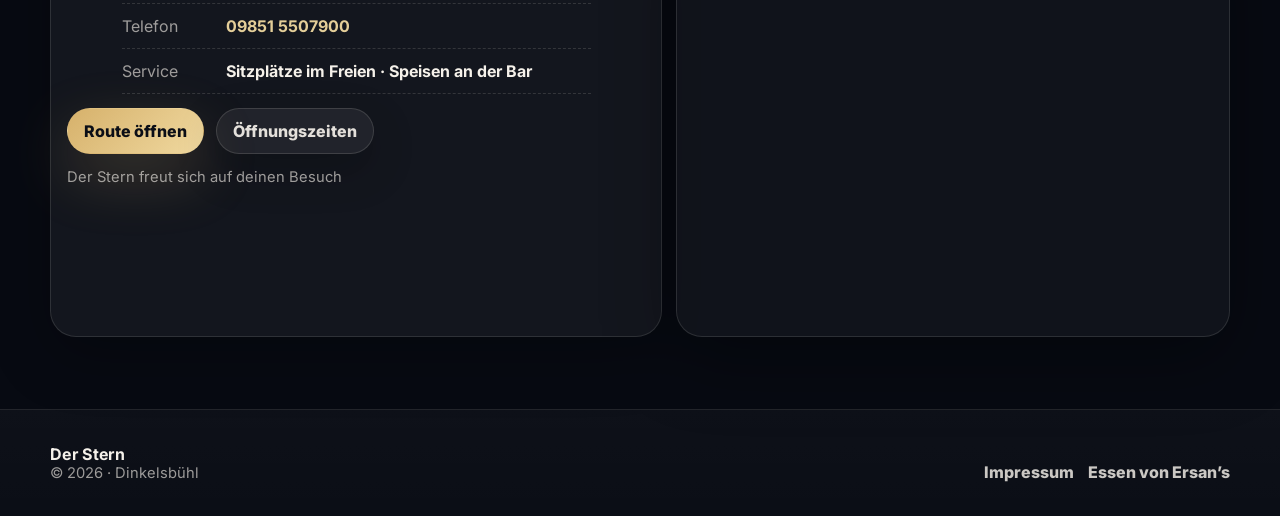
==== commit 2da14c8d: "Update index.html" ====
--- a/index.html
+++ b/index.html
@@ -1331,86 +1331,7 @@
     </section>
 
   </main>
-<!-- IMPRESSUM (Single-File) -->
-<section class="section section--shade" id="impressum" aria-label="Impressum">
-  <div class="wrap">
-    <header class="section__head" data-reveal>
-      <div>
-        <p class="kicker">Rechtliches</p>
-        <h2 class="h2">Impressum</h2>
-        <p class="muted">Angaben gemäß § 5 TMG und § 18 MStV.</p>
-      </div>
-      <div class="right">
-        <a class="btn btn--ghost" href="#top">Nach oben</a>
-      </div>
-    </header>
-
-    <div class="panel" data-reveal>
-      <div class="legalGrid">
-        <div class="legalBlock">
-          <h3 class="h3">Diensteanbieter</h3>
-          <p class="muted2 legalP">
-            <strong>[Der Stern / Firmenname / Inhaber]</strong><br>
-            [Straße Hausnr.]<br>
-            [PLZ Ort]<br>
-            Deutschland
-          </p>
-        </div>
-
-        <div class="legalBlock">
-          <h3 class="h3">Kontakt</h3>
-          <p class="muted2 legalP">
-            Telefon: <a href="tel:+49XXXXXXXXXX">[Telefonnummer]</a><br>
-            E-Mail: <a href="mailto:info@deine-domain.de">[E-Mail-Adresse]</a>
-          </p>
-        </div>
-
-        <div class="legalBlock">
-          <h3 class="h3">Vertretungsberechtigt</h3>
-          <p class="muted2 legalP">
-            [Vorname Nachname]
-          </p>
-
-          <div class="legalSpacer"></div>
-
-          <h3 class="h3">Umsatzsteuer</h3>
-          <p class="muted2 legalP">
-            USt-IdNr.: [DE…] (falls vorhanden)
-          </p>
-        </div>
-
-        <div class="legalBlock">
-          <h3 class="h3">Verantwortlich für den Inhalt (§ 18 Abs. 2 MStV)</h3>
-          <p class="muted2 legalP">
-            [Vorname Nachname]<br>
-            [Anschrift]
-          </p>
-        </div>
-
-        <div class="legalBlock legalBlock--full">
-          <h3 class="h3">Haftungshinweise</h3>
-
-          <p class="muted2 legalP">
-            <strong>Haftung für Inhalte:</strong> Die Inhalte dieser Website wurden mit größter Sorgfalt erstellt.
-            Für Richtigkeit, Vollständigkeit und Aktualität übernehmen wir keine Gewähr.
-          </p>
-
-          <p class="muted2 legalP">
-            <strong>Haftung für Links:</strong> Diese Website enthält Links zu externen Websites Dritter.
-            Auf deren Inhalte haben wir keinen Einfluss. Für die Inhalte der verlinkten Seiten ist stets der jeweilige Anbieter verantwortlich.
-          </p>
-
-          <p class="muted2 legalP" style="margin-bottom:0">
-            <strong>Urheberrecht:</strong> Inhalte und Werke auf dieser Website unterliegen dem deutschen Urheberrecht.
-            Vervielfältigung/Verwendung außerhalb der Grenzen des Urheberrechts nur mit Zustimmung der Rechteinhaber.
-          </p>
-        </div>
-      </div>
-
-      <p class="muted2 small" style="margin:14px 0 0">Stand: [Datum eintragen]</p>
-    </div>
-  </div>
-</section>
+  
 
   <footer class="footer">
     <div class="wrap footer__row">
@@ -1419,8 +1340,8 @@
         <div class="muted2 small">© <span data-year></span> · Dinkelsbühl</div>
       </div>
       <div class="footer__links">
-        <a href="#impressum">Impressum</a>
-       <a href="https://www.ersans-kebap.de/menue">Essen von Ersan’s</a>
+        <a href="impressum.html">Impressum</a>
+       <a href="https://www.ersans-kebap.de/menu.html">Essen von Ersan’s</a>
       </div>
     </div>
   </footer>
@@ -1666,3 +1587,4 @@
 
 
 
+
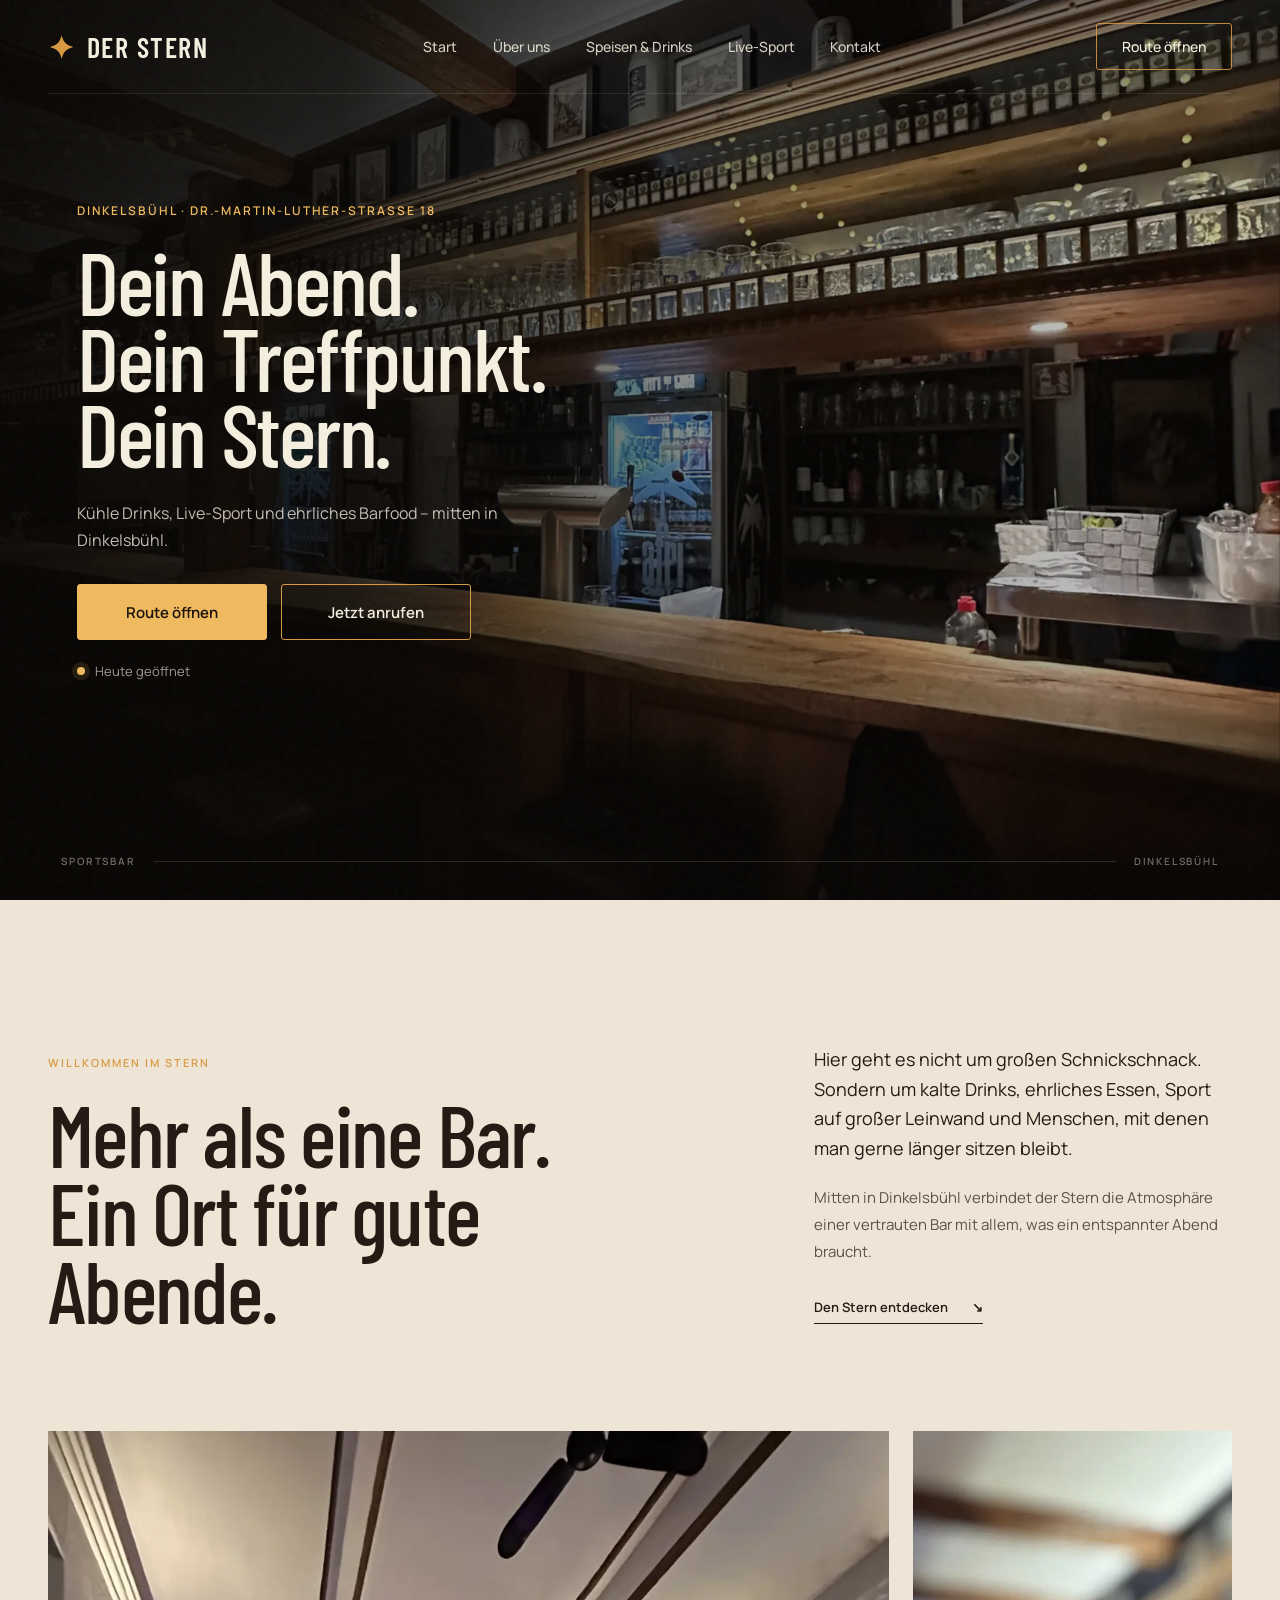
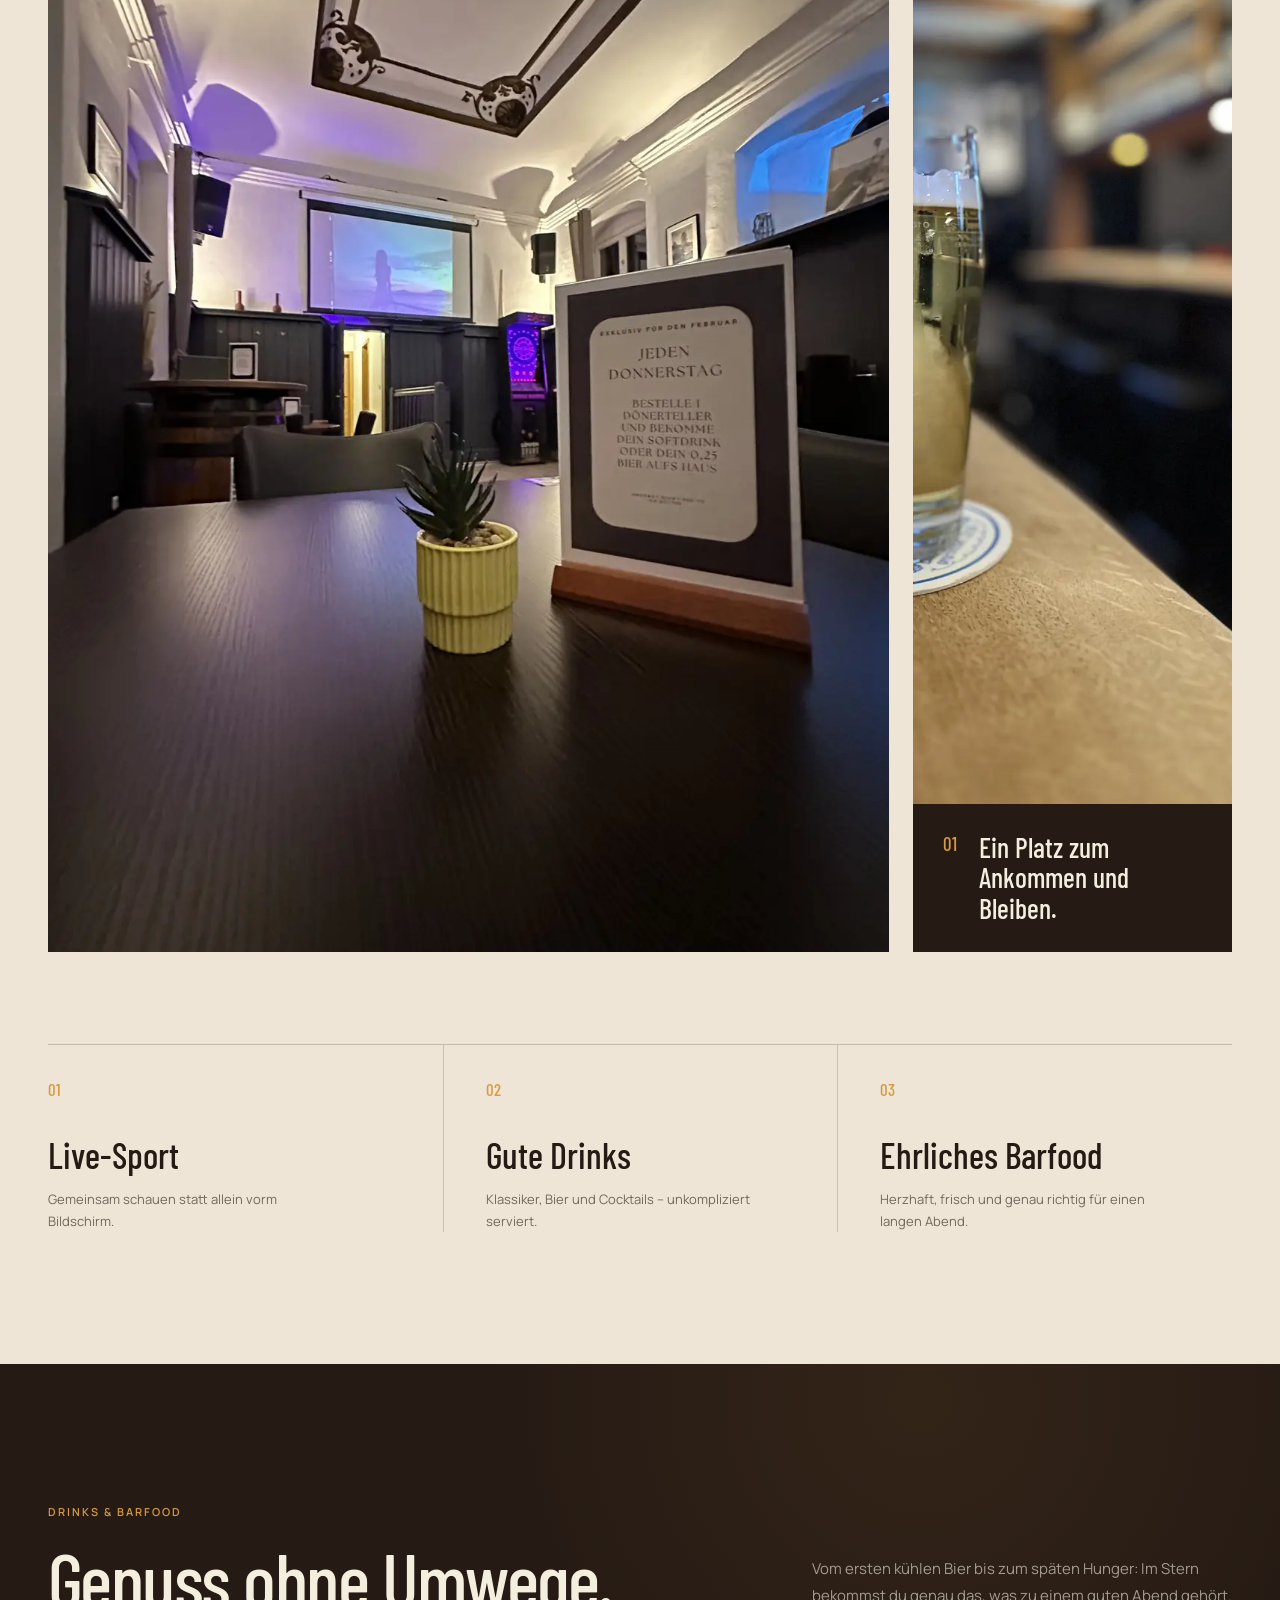
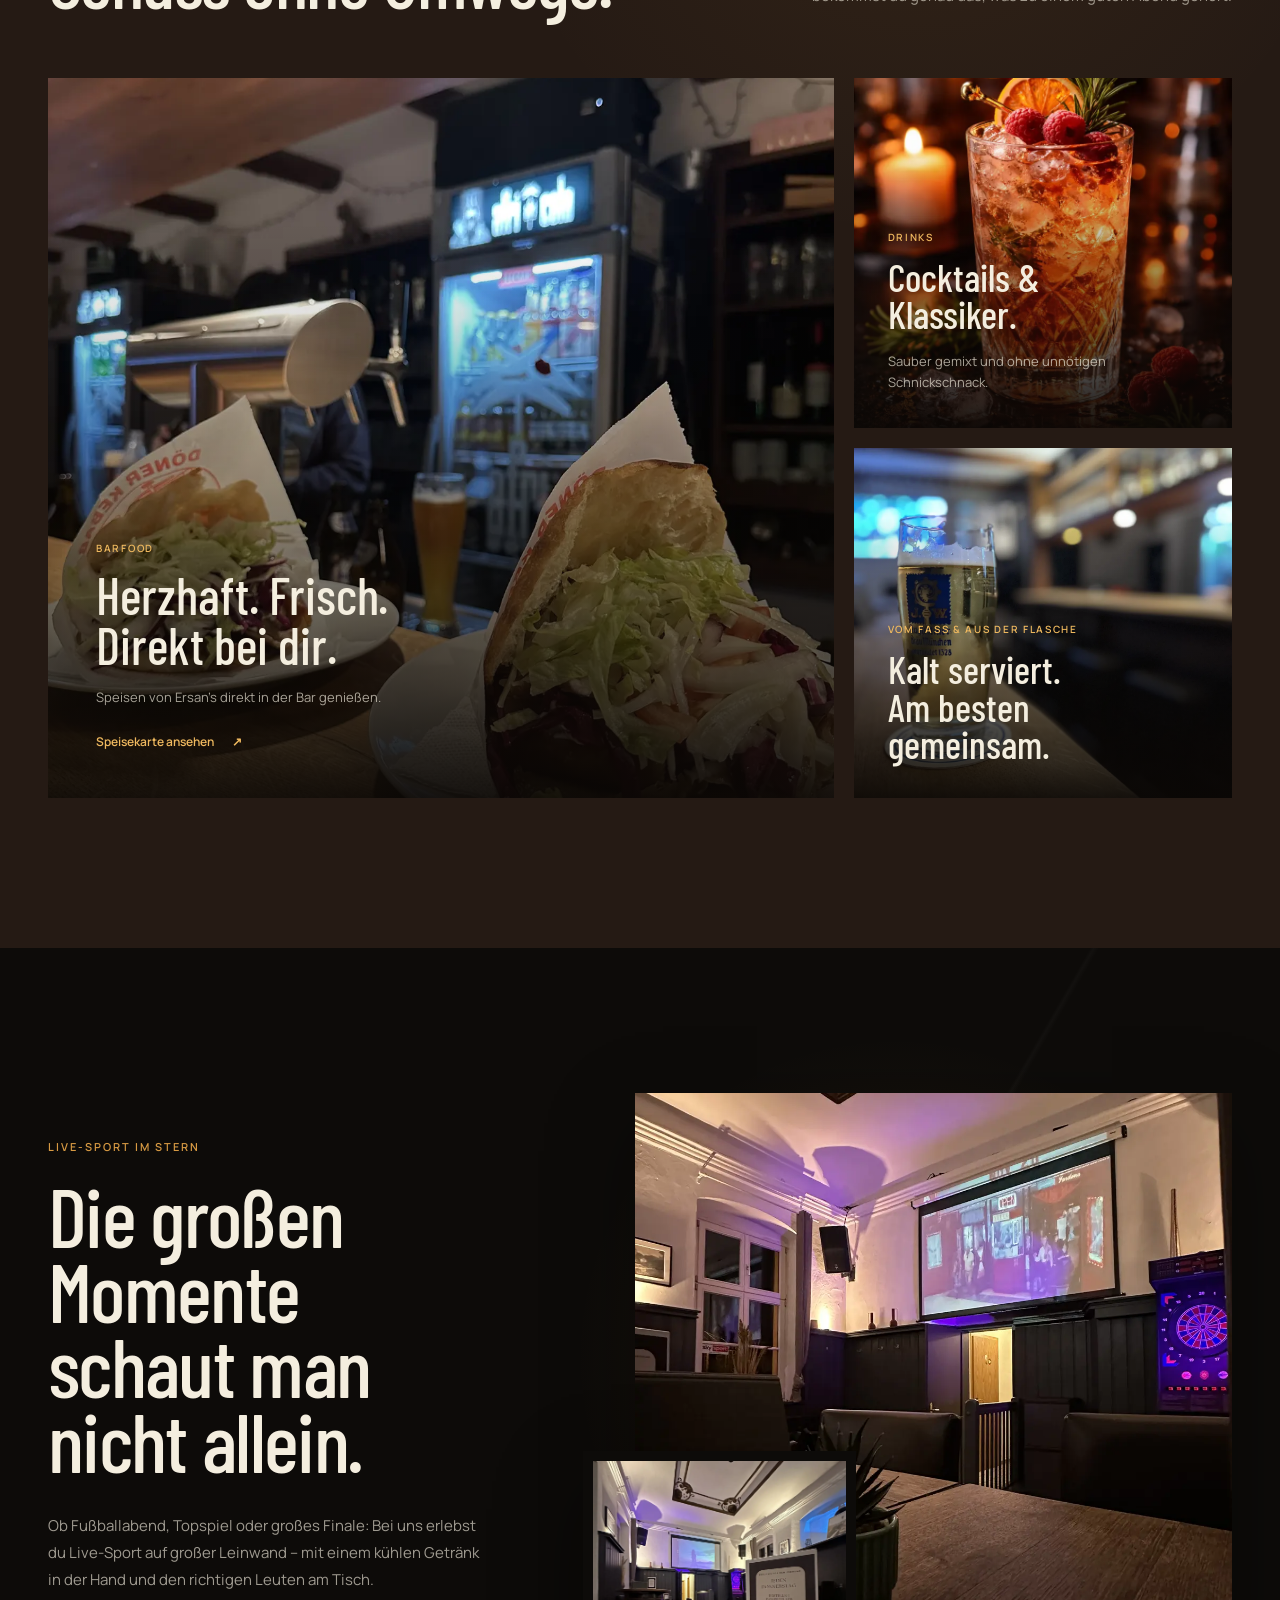
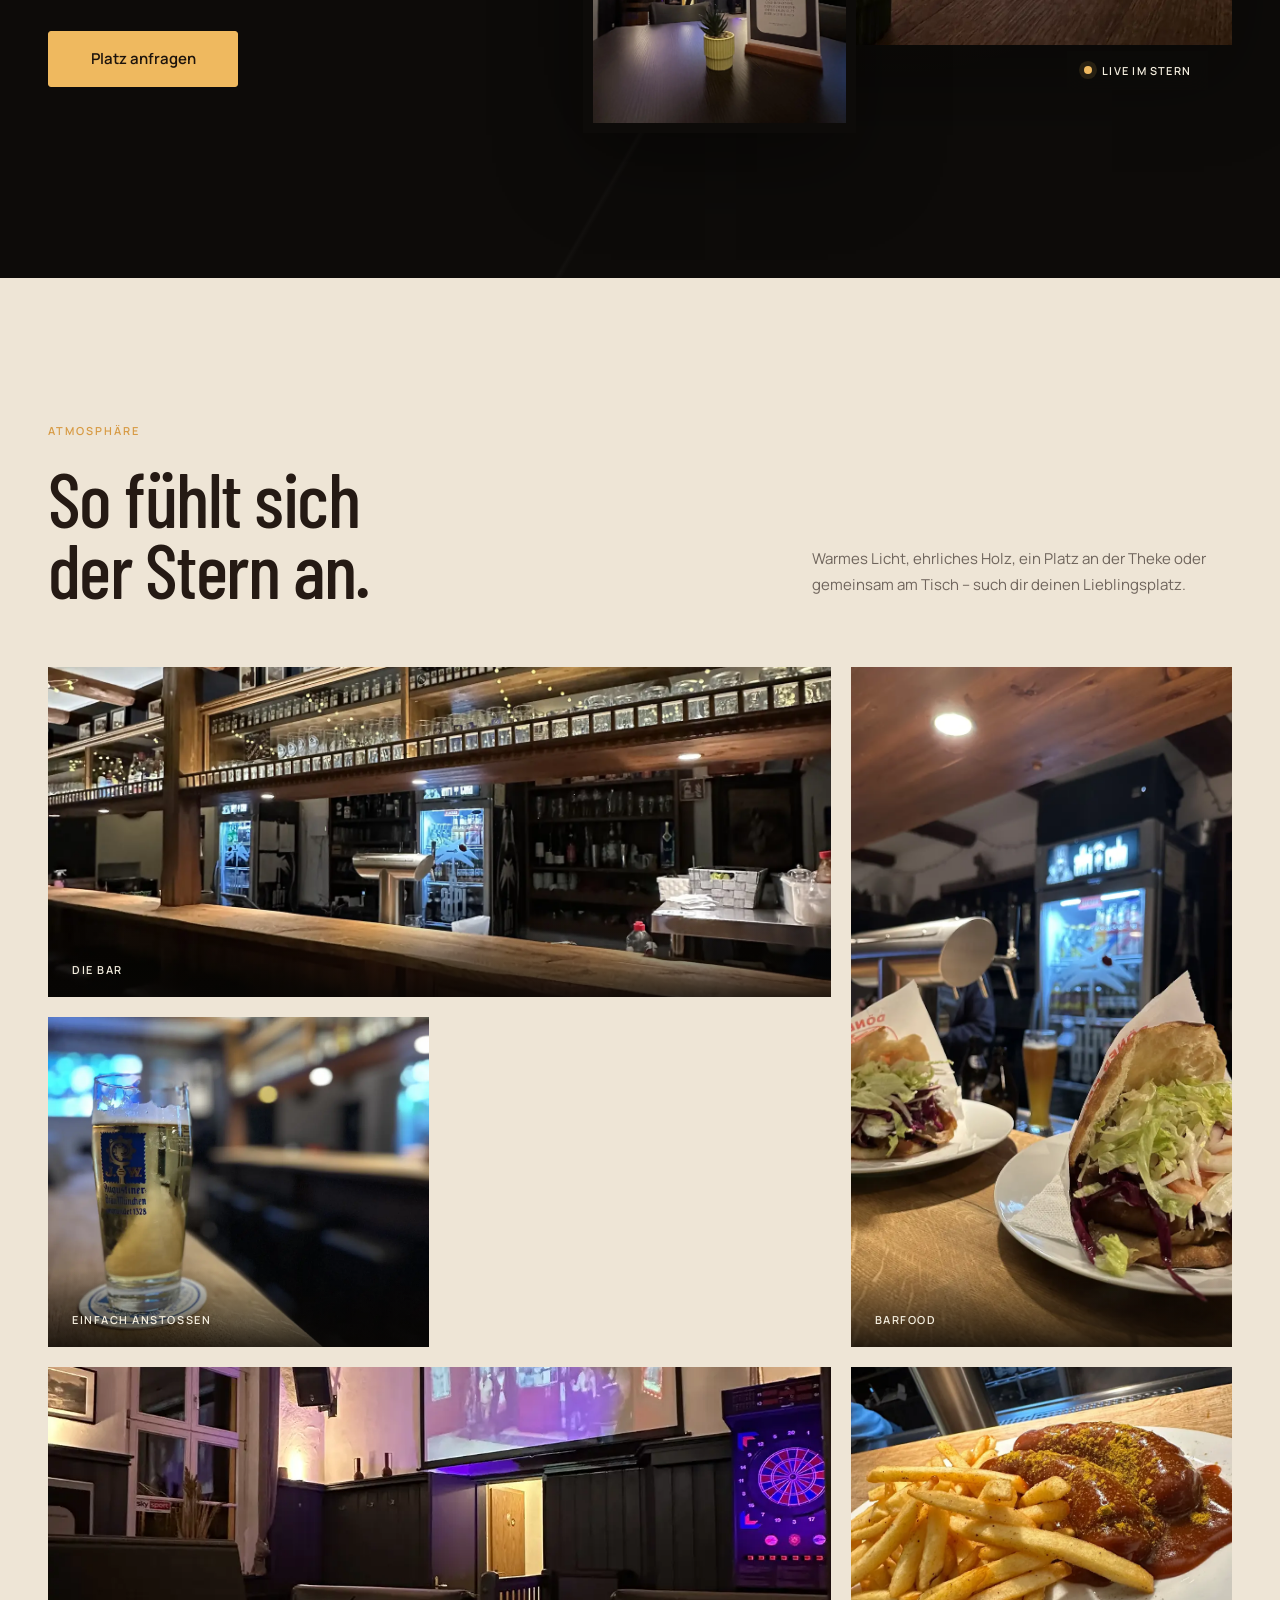
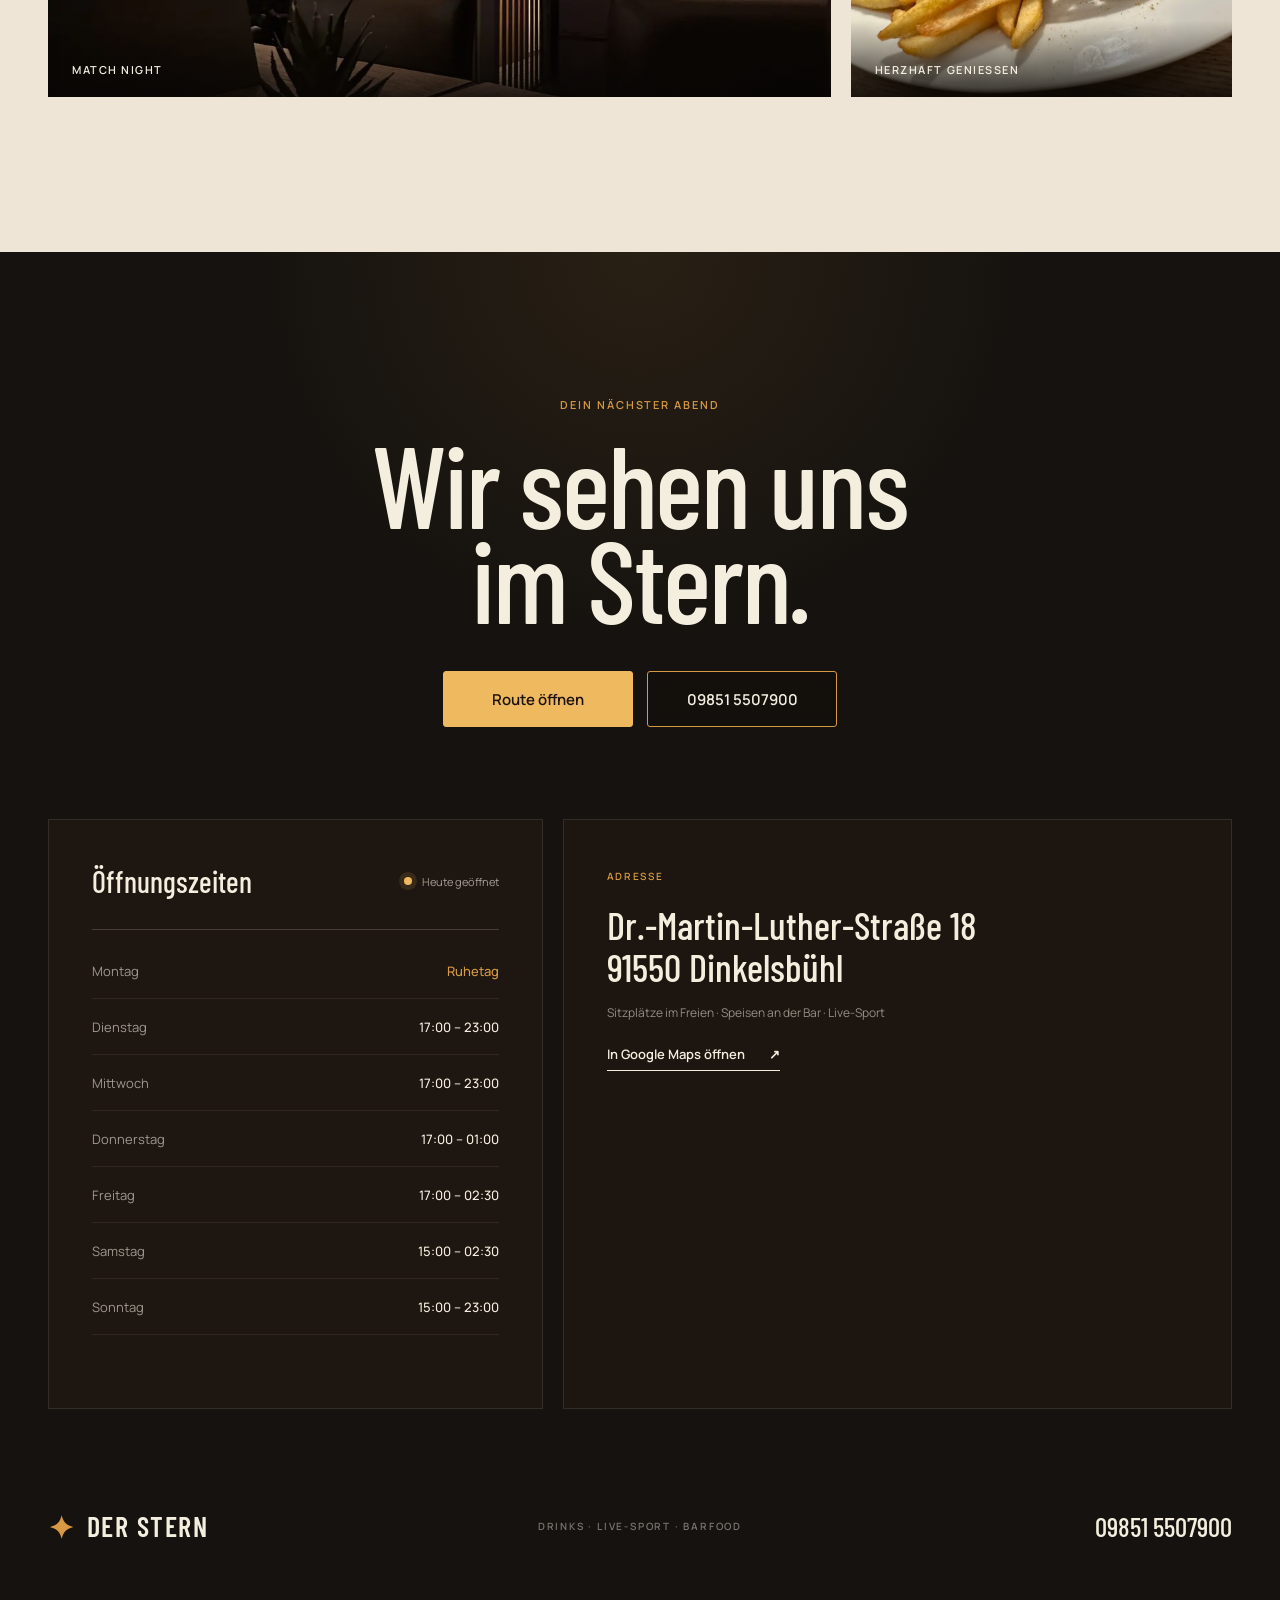
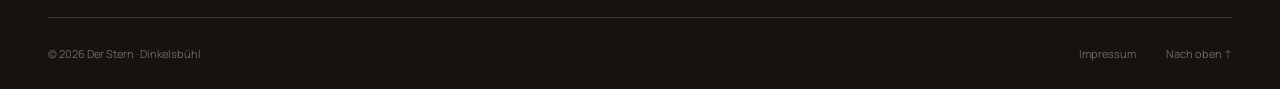
==== commit ec5cda08: "Add files via upload" ====
--- a/index.html
+++ b/index.html
@@ -1,1590 +1,191 @@
-<!doctype html>
-<html lang="de">
-<head>
-  <meta charset="utf-8" />
-  <meta name="viewport" content="width=device-width, initial-scale=1" />
-  <title> Der Stern Bar · Dinkelsbühl | Drinks, Stimmung & Bar-Food</title>
-  <meta name="description" content="Premium Bar in Dinkelsbühl. Sitzplätze im Freien, Speisen an der Bar (Essen von Ersan’s). Route öffnen, anrufen, Zeiten checken." />
-
-  <link rel="preconnect" href="https://fonts.googleapis.com" />
-  <link rel="preconnect" href="https://fonts.gstatic.com" crossorigin />
-  <link href="https://fonts.googleapis.com/css2?family=Fraunces:wght@500;600;700&family=Inter:wght@400;500;600;700&display=swap" rel="stylesheet" />
-
-  <style>
-    /* =============================
-       styles.css
-       ============================= */
-    :root{
-      /* Luxury Nightlife Palette */
-      --bg0:#070A12;          /* midnight */
-      --bg1:#0B1020;          /* deep navy */
-      --bg2:#0E162B;          /* navy */
-      --ink:#F5F1EA;          /* ivory */
-      --muted:rgba(245,241,234,.78);
-      --muted2:rgba(245,241,234,.62);
-
-      --gold:#D6B16B;         /* champagne */
-      --gold2:#F0D9A0;
-      --accent:#7DD3FC;       /* subtle cool highlight */
-      --line:rgba(245,241,234,.10);
-
-      --card:rgba(255,255,255,.06);
-      --card2:rgba(255,255,255,.08);
-      --glass:rgba(10,12,18,.55);
-      --shadow:0 26px 80px rgba(0,0,0,.55);
-
-      --radius:18px;
-      --radius2:26px;
-      --wrap:1180px;
-
-      --ease:cubic-bezier(.2,.9,.2,1);
-    }
-
-    *{box-sizing:border-box}
-    html,body{margin:0;padding:0}
-    body{
-      font-family:Inter,system-ui,-apple-system,Segoe UI,Roboto,Arial,sans-serif;
-      color:var(--ink);
-      background:var(--bg0);
-      overflow-x:hidden;
-      -webkit-font-smoothing:antialiased;
-      text-rendering:optimizeLegibility;
-    }
-    a{color:inherit}
-    img{max-width:100%;display:block}
-
-    .wrap{width:min(var(--wrap), calc(100% - 44px)); margin:0 auto}
-
-    /* ======= Global background (smooth section blend) ======= */
-    .bg{
-      position:fixed; inset:0; z-index:-3;
-      background:
-        radial-gradient(1100px 700px at 12% 10%, rgba(214,177,107,.16), transparent 60%),
-        radial-gradient(900px 600px at 88% 18%, rgba(125,211,252,.14), transparent 62%),
-        radial-gradient(900px 700px at 50% 110%, rgba(240,217,160,.12), transparent 62%),
-        linear-gradient(180deg, var(--bg0) 0%, var(--bg1) 35%, var(--bg2) 100%);
-    }
-    /* Subtle noise overlay */
-    .noise{
-      position:fixed; inset:0; z-index:-2; pointer-events:none;
-      opacity:.12;
-      background-image:url('data:image/svg+xml;utf8,<svg xmlns="http://www.w3.org/2000/svg" width="180" height="180"><filter id="n"><feTurbulence type="fractalNoise" baseFrequency="0.9" numOctaves="3" stitchTiles="stitch"/></filter><rect width="180" height="180" filter="url(%23n)" opacity="0.35"/></svg>');
-      mix-blend-mode:overlay;
-    }
-
-    /* ======= Header ======= */
-    .header{
-      position:sticky; top:0; z-index:60;
-      background:linear-gradient(180deg, rgba(7,10,18,.72), rgba(7,10,18,.45));
-      backdrop-filter:saturate(160%) blur(12px);
-      border-bottom:1px solid rgba(245,241,234,.08);
-    }
-    .header__row{
-      display:flex; align-items:center; justify-content:space-between; gap:14px;
-      padding:14px 0;
-    }
-    .brand{
-      display:flex; align-items:center; gap:12px;
-      text-decoration:none;
-      min-width: 220px;
-    }
-    .brand__logo{
-      width:42px; height:42px; border-radius:12px;
-      background:rgba(255,255,255,.06);
-      border:1px solid rgba(245,241,234,.12);
-      /* Logo soll den Container komplett ausfüllen */
-      object-fit:cover;
-      object-position:center;
-      box-shadow:0 10px 28px rgba(0,0,0,.45);
-    }
-    .brand__name{
-      font-weight:800; letter-spacing:.02em;
-      line-height:1.05;
-    }
-    .brand__sub{
-      display:block; font-size:.86rem; color:var(--muted2); margin-top:2px;
-    }
-
-    .nav{display:flex; align-items:center; gap:12px}
-    .nav__link{
-      text-decoration:none;
-      font-weight:650;
-      color:rgba(245,241,234,.86);
-      padding:10px 12px;
-      border-radius:999px;
-      border:1px solid transparent;
-      transition:transform .25s var(--ease), background .25s var(--ease), border-color .25s var(--ease);
-      outline:none;
-    }
-    .nav__link:hover{
-      transform:translateY(-1px);
-      background:rgba(255,255,255,.06);
-      border-color:rgba(245,241,234,.10);
-    }
-    .nav__link.is-active{
-      background:rgba(214,177,107,.12);
-      border-color:rgba(214,177,107,.22);
-    }
-
-    /* Buttons */
-    .btn{
-      display:inline-flex; align-items:center; justify-content:center; gap:10px;
-      padding:12px 16px;
-      border-radius:999px;
-      border:1px solid rgba(245,241,234,.14);
-      background:rgba(255,255,255,.06);
-      color:rgba(245,241,234,.92);
-      font-weight:800;
-      text-decoration:none;
-      transition:transform .25s var(--ease), box-shadow .25s var(--ease), filter .25s var(--ease), background .25s var(--ease);
-      box-shadow:0 16px 44px rgba(0,0,0,.24);
-    }
-    .btn:focus-visible{outline:3px solid rgba(240,217,160,.45); outline-offset:3px}
-
-    .btn--primary{
-      border-color:transparent;
-      background:linear-gradient(135deg, rgba(214,177,107,1), rgba(240,217,160,1));
-      color:#0B0E16;
-      box-shadow:0 22px 60px rgba(214,177,107,.22);
-    }
-    .btn--primary:hover{transform:translateY(-2px); filter:brightness(1.03)}
-
-    .btn--ghost{
-      background:rgba(255,255,255,.06);
-    }
-    .btn--ghost:hover{transform:translateY(-2px); background:rgba(255,255,255,.09)}
-
-    .nav__cta{margin-left:6px}
-
-    /* Burger */
-    .burger{
-      display:none;
-      width:44px; height:44px;
-      border-radius:14px;
-      border:1px solid rgba(245,241,234,.14);
-      background:rgba(255,255,255,.05);
-    }
-    .burger span{display:block;height:2px;background:rgba(245,241,234,.86);margin:7px 11px;border-radius:2px}
-
-    /* ======= Typography ======= */
-    .kicker{
-      display:inline-flex; align-items:center; gap:10px;
-      text-transform:uppercase;
-      letter-spacing:.22em;
-      font-weight:900;
-      font-size:.78rem;
-      color:rgba(240,217,160,.92);
-    }
-    .kicker:before{
-      content:"";
-      width:24px; height:1px;
-      background:linear-gradient(90deg, rgba(214,177,107,.0), rgba(214,177,107,.9));
-    }
-
-    .h1{
-      font-family:Fraunces,serif;
-      font-size:clamp(2.2rem, 4.2vw, 3.35rem);
-      line-height:1.03;
-      margin:.35rem 0 .9rem;
-      letter-spacing:-.01em;
-    }
-    .h2{
-      font-family:Fraunces,serif;
-      font-size:clamp(1.55rem, 2.6vw, 2.25rem);
-      line-height:1.08;
-      margin:0 0 .65rem;
-      letter-spacing:-.01em;
-    }
-    .h3{
-      font-family:Fraunces,serif;
-      font-size:1.18rem;
-      margin:0 0 .45rem;
-    }
-    .lead{
-      font-size:1.06rem;
-      line-height:1.68;
-      color:var(--muted);
-      max-width:62ch;
-    }
-    .muted{color:var(--muted)}
-    .muted2{color:var(--muted2)}
-    .small{font-size:.92rem}
-
-    /* ======= Sections ======= */
-    main{position:relative}
-    .section{padding:72px 0; position:relative}
-    /* Section veils for smoother, premium transitions */
-    .section--shade:before,
-    .section--veil:before{
-      content:"";
-      position:absolute; inset:0;
-      pointer-events:none;
-      z-index:-1;
-    }
-    .section--shade:before{
-      background:
-        radial-gradient(900px 520px at 12% 20%, rgba(214,177,107,.12), transparent 62%),
-        radial-gradient(900px 620px at 88% 10%, rgba(125,211,252,.10), transparent 62%),
-        linear-gradient(180deg, rgba(255,255,255,.02), rgba(255,255,255,.00));
-      border-top:1px solid rgba(245,241,234,.06);
-      border-bottom:1px solid rgba(245,241,234,.06);
-    }
-    .section--veil:before{
-      background:
-        radial-gradient(900px 520px at 78% 18%, rgba(214,177,107,.14), transparent 62%),
-        radial-gradient(900px 620px at 20% 70%, rgba(240,217,160,.10), transparent 62%),
-        linear-gradient(180deg, rgba(255,255,255,.02), rgba(255,255,255,.00));
-      border-top:1px solid rgba(245,241,234,.06);
-      border-bottom:1px solid rgba(245,241,234,.06);
-    }
-    .section--tight{padding:54px 0}
-
-    .section__head{
-      display:flex; align-items:flex-end; justify-content:space-between; gap:18px;
-      margin-bottom:18px;
-    }
-    .section__head .right{display:flex; align-items:center; gap:10px; flex-wrap:wrap}
-
-    .divider{
-      height:1px;
-      background:linear-gradient(90deg, transparent, rgba(245,241,234,.16), transparent);
-      margin:26px 0 0;
-    }
-
-    /* ======= Hero ======= */
-    .hero{padding:74px 0 30px}
-
-    /* Variante A: Cinematic full-bleed */
-    .hero--cinematic{
-      padding:92px 0 42px;
-      position:relative;
-      overflow:hidden;
-    }
-    .heroBG{
-      position:absolute; inset:0; z-index:-1;
-    }
-    .heroBG__img{
-      width:100%; height:100%;
-      object-fit:cover;
-      filter:saturate(1.05) contrast(1.03);
-      transform:scale(1.02);
-    }
-    .hero--cinematic:before{
-      content:"";
-      position:absolute; inset:0; z-index:-1;
-      background:
-        radial-gradient(900px 520px at 18% 18%, rgba(214,177,107,.18), transparent 62%),
-        radial-gradient(900px 620px at 80% 10%, rgba(125,211,252,.14), transparent 62%),
-        linear-gradient(180deg, rgba(7,10,18,.75), rgba(7,10,18,.62) 40%, rgba(7,10,18,.86));
-      pointer-events:none;
-    }
-
-    .heroCine{
-      position:relative;
-    }
-    .heroCine__top{
-      display:flex; align-items:flex-end; justify-content:space-between; gap:14px;
-      margin-bottom:18px;
-    }
-    .heroCine__meta{display:flex; gap:10px; flex-wrap:wrap; justify-content:flex-end}
-
-    .heroCine__grid{
-      display:grid;
-      grid-template-columns:1.2fr .8fr;
-      gap:22px;
-      align-items:start;
-    }
-
-    .heroCine__copy{
-      border-radius:var(--radius2);
-      border:1px solid rgba(245,241,234,.14);
-      background:rgba(10,12,18,.46);
-      backdrop-filter:blur(12px) saturate(150%);
-      box-shadow:var(--shadow);
-      padding:18px;
-    }
-
-    .heroCine__side{
-      position:relative;
-    }
-
-    .heroInfo{
-      border-radius:var(--radius2);
-      border:1px solid rgba(245,241,234,.14);
-      background:rgba(10,12,18,.55);
-      backdrop-filter:blur(12px) saturate(150%);
-      box-shadow:var(--shadow);
-      padding:16px;
-      transform-style:preserve-3d;
-    }
-    .heroInfo__head{
-      display:flex; justify-content:space-between; gap:10px; align-items:center;
-      margin-bottom:12px;
-    }
-    .heroInfo__lines .infoRow{
-      border-bottom:1px dashed rgba(245,241,234,.16);
-    }
-
-    /* Buttons row in hero */
-    .hero__actions{display:flex; gap:12px; flex-wrap:wrap; margin:18px 0 14px}
-
-    .badgeRow{display:flex; gap:10px; flex-wrap:wrap; margin-top:10px}
-    .chip{
-      display:inline-flex; align-items:center; gap:10px;
-      padding:10px 12px;
-      border-radius:999px;
-      border:1px solid rgba(245,241,234,.14);
-      background:rgba(255,255,255,.05);
-      color:rgba(245,241,234,.88);
-      font-weight:750;
-      font-size:.92rem;
-      user-select:none;
-    }
-    .chip b{color:var(--gold2)}
-
-    /* Pills + Open Badge (used in Hero) */
-    .pill{
-      display:inline-flex;
-      align-items:center;
-      gap:8px;
-      padding:8px 10px;
-      border-radius:999px;
-      border:1px solid rgba(245,241,234,.14);
-      background:rgba(255,255,255,.06);
-      color:rgba(245,241,234,.86);
-      font-weight:850;
-      font-size:.86rem;
-      letter-spacing:.02em;
-    }
-    .openBadge{
-      display:inline-flex;
-      align-items:center;
-      gap:8px;
-      padding:8px 10px;
-      border-radius:999px;
-      border:1px solid rgba(245,241,234,.14);
-      background:rgba(255,255,255,.06);
-      color:rgba(245,241,234,.88);
-      font-weight:900;
-      font-size:.86rem;
-    }
-    .dot{
-      width:10px; height:10px;
-      border-radius:50%;
-      box-shadow:0 0 0 4px rgba(0,0,0,.18);
-      background:rgba(245,241,234,.35);
-    }
-    .dot.is-open{background:#3BE26F; box-shadow:0 0 0 4px rgba(59,226,111,.16), 0 0 18px rgba(59,226,111,.45)}
-    .dot.is-closed{background:#FF5D5D; box-shadow:0 0 0 4px rgba(255,93,93,.14), 0 0 18px rgba(255,93,93,.35)}
-
-    /* Bento Layout */
-    .bento{display:grid; grid-template-columns:1.25fr .75fr; gap:14px; align-items:stretch}
-    .bentoMain{
-      position:relative;
-      border-radius:var(--radius2);
-      overflow:hidden;
-      border:1px solid rgba(245,241,234,.14);
-      box-shadow:var(--shadow);
-      background:rgba(255,255,255,.04);
-      min-height:400px;
-    }
-    .bentoMain__img{width:100%; height:100%; object-fit:cover; filter:saturate(1.06) contrast(1.03)}
-    .bentoMain:after{
-      content:"";
-      position:absolute; inset:0;
-      /* lighter veil so the cocktail image feels brighter */
-      background:
-        radial-gradient(900px 520px at 18% 20%, rgba(214,177,107,.10), transparent 62%),
-        linear-gradient(180deg, rgba(7,10,18,.06), rgba(7,10,18,.44) 70%, rgba(7,10,18,.56));
-      pointer-events:none;
-    }
-    .bentoMain__overlay{
-      position:absolute; left:16px; right:16px; bottom:16px;
-      border-radius:20px;
-      border:1px solid rgba(245,241,234,.22);
-      /* High-contrast glass: brighter panel for dark images */
-      background:linear-gradient(180deg, rgba(255,255,255,.28), rgba(10,12,18,.78));
-      backdrop-filter:blur(20px) saturate(185%);
-      box-shadow:0 22px 70px rgba(0,0,0,.28);
-      padding:14px;
-      overflow:hidden;
-    }
-    /* extra light veil inside the overlay so text never dies on dark photos */
-    .bentoMain__overlay:before{
-      content:"";
-      position:absolute; inset:0;
-      background:
-        radial-gradient(900px 320px at 12% 18%, rgba(255,255,255,.06), transparent 62%),
-        linear-gradient(180deg, rgba(255,255,255,.05), rgba(0,0,0,.46));
-      pointer-events:none;
-    }
-    .bentoMain__overlay > *{position:relative; z-index:1;}
-    .bentoMain__actions{display:flex; gap:12px; flex-wrap:wrap; margin-top:12px}
-
-    /* Make the COCKTAIL overlay text HIGH contrast */
-    .bentoMain__overlay .h2,
-    .bentoMain__overlay .h3,
-    .bentoMain__overlay h3{
-      color:rgba(255,255,255,.98) !important;
-      text-shadow:0 3px 22px rgba(0,0,0,.72);
-      -webkit-text-stroke:0.35px rgba(0,0,0,.35);
-    }
-    .bentoMain__overlay p,
-    .bentoMain__overlay .muted,
-    .bentoMain__overlay .muted2{
-      color:rgba(255,255,255,.90) !important;
-      text-shadow:0 2px 18px rgba(0,0,0,.70);
-    }
-    .bentoMain__overlay .bentoTag{
-      color:rgba(240,217,160,.98);
-      background:rgba(255,255,255,.10);
-      border-color:rgba(245,241,234,.18);
-    }
-    .bentoMain__overlay .btn--ghost{
-      color:rgba(255,255,255,.96) !important;
-      border-color:rgba(245,241,234,.34) !important;
-      background:rgba(255,255,255,.12) !important;
-      box-shadow:0 14px 44px rgba(0,0,0,.22);
-    }
-    .bentoMain__overlay .btn--ghost:hover{
-      background:rgba(255,255,255,.18) !important;
-      border-color:rgba(245,241,234,.46) !important;
-      transform:translateY(-2px);
-    }
-
-    /* Make buttons pop on dark photos (scoped to cocktail overlay only) */
-    .bentoMain__overlay .btn{
-      border-width:1px;
-      text-shadow:none;
-    }
-    .bentoMain__overlay .btn--primary{
-      filter:brightness(1.06) contrast(1.02);
-      box-shadow:0 22px 70px rgba(214,177,107,.20), 0 14px 44px rgba(0,0,0,.20);
-    }
-    .bentoMain__overlay .btn--primary:hover{
-      filter:brightness(1.10) contrast(1.02);
-    }
-    .bentoMain__overlay .btn:focus-visible{
-      outline:3px solid rgba(240,217,160,.55);
-      outline-offset:3px;
-    }
-
-    .bentoSide{display:grid; grid-template-rows:auto auto; gap:14px; align-content:start; justify-items:stretch}
-
-    /* Mini cards (base styles) */
-    .miniCard{
-      border-radius:var(--radius2);
-      overflow:hidden;
-      border:1px solid rgba(245,241,234,.12);
-      background:rgba(255,255,255,.04);
-      box-shadow:0 18px 60px rgba(0,0,0,.26);
-      transition:transform .25s var(--ease), border-color .25s var(--ease), background .25s var(--ease);
-    }
-    .miniCard:hover{transform:translateY(-6px); border-color:rgba(214,177,107,.26); background:rgba(255,255,255,.06)}
-    .miniCard__img{height:220px; width:100%; object-fit:cover; filter:saturate(1.06) contrast(1.02)}
-    .miniCard__pad{padding:14px 14px 16px}
-    .miniTop{display:flex; justify-content:space-between; gap:12px; align-items:baseline; margin-bottom:8px}
-    .miniK{font-weight:900; letter-spacing:.12em; text-transform:uppercase; font-size:.72rem; color:rgba(240,217,160,.92)}
-    .miniP{font-weight:950; color:rgba(240,217,160,.98)}
-
-    /* Bento side cards: compact + less empty (scoped overrides) */
-    .bentoSide{align-content:start}
-    .bentoSide .miniCard{max-width:460px; margin-inline:auto}
-    .bentoSide .miniCard__pad{padding:12px 12px 14px}
-    .bentoSide .miniCard__img{height:200px}
-    .bentoSide .miniTop{margin-bottom:6px}
-    .bentoSide .miniCard p{display:-webkit-box; -webkit-line-clamp:3; -webkit-box-orient:vertical; overflow:hidden}
-
-
-    .bentoTag{
-      display:inline-flex;
-      align-items:center;
-      padding:7px 10px;
-      border-radius:999px;
-      border:1px solid rgba(245,241,234,.14);
-      background:rgba(255,255,255,.06);
-      font-weight:900;
-      letter-spacing:.12em;
-      text-transform:uppercase;
-      font-size:.72rem;
-      color:rgba(240,217,160,.92);
-    }
-
-    .statRow{display:grid; grid-template-columns:repeat(4, minmax(0,1fr)); gap:12px; margin-top:14px}
-    .stat{
-      border-radius:var(--radius2);
-      border:1px solid rgba(245,241,234,.12);
-      background:rgba(255,255,255,.04);
-      padding:12px 12px;
-      box-shadow:0 14px 44px rgba(0,0,0,.20);
-    }
-    .stat__k{display:block; color:var(--muted2); font-weight:800; font-size:.86rem; margin-bottom:4px}
-    .stat__v{display:block; font-weight:950; color:rgba(245,241,234,.92)}
-
-    /* Cross media split */
-    .cross2{display:grid; grid-template-columns:.7fr minmax(0, 520px); gap:16px; align-items:center}
-    .cross2__media{
-      position:relative;
-      border-radius:var(--radius2);
-      overflow:hidden;
-      border:1px solid rgba(245,241,234,.14);
-      background:rgba(255,255,255,.04);
-      box-shadow:var(--shadow);
-      /* FIX: Bildfläche kleiner halten */
-      min-height:220px; /* war 300px */
-      max-height:260px;
-    }
-    .cross2__media img{width:100%; height:100%; object-fit:cover; filter:saturate(1.05) contrast(1.02)}
-    .cross2__media:after{
-      content:"";
-      position:absolute; inset:0;
-      /* even lighter veil so the photo + badge pop */
-      background:linear-gradient(180deg, rgba(7,10,18,.04), rgba(7,10,18,.32) 72%, rgba(7,10,18,.50));
-      pointer-events:none;
-    }
-    .cross2__badge{
-      position:absolute; left:16px; right:16px; bottom:16px;
-      border-radius:20px;
-      border:1px solid rgba(245,241,234,.18);
-      /* brighter badge inside the image */
-      background:linear-gradient(180deg, rgba(18,22,34,.64), rgba(18,22,34,.90));
-      backdrop-filter:blur(18px) saturate(170%);
-      box-shadow:0 18px 60px rgba(0,0,0,.22);
-      padding:14px;
-      display:flex;
-      flex-direction:column;
-      gap:6px;
-    }
-    .cross2__copy{
-      border-radius:var(--radius2);
-      border:1px solid rgba(245,241,234,.14);
-      background:linear-gradient(180deg, rgba(255,255,255,.06), rgba(255,255,255,.03));
-      box-shadow:0 18px 60px rgba(0,0,0,.26);
-      padding:16px;
-      max-width:520px;
-      justify-self:center;
-      align-self:center;
-    }
-    .cross2__actions{display:flex; gap:12px; flex-wrap:wrap; margin-top:12px}
-
-    /* Today highlight in hours list */
-    .hours li.is-today{
-      border-color:rgba(214,177,107,.28);
-      position:relative;
-    }
-    .hours li.is-today:before{
-      content:"Heute";
-      font-weight:950;
-      letter-spacing:.12em;
-      text-transform:uppercase;
-      font-size:.68rem;
-      color:rgba(240,217,160,.95);
-      position:absolute;
-      left:0; top:-10px;
-    }
-
-    @media (max-width: 1020px){
-      .bento{grid-template-columns:1fr}
-      .bentoMain{min-height:380px}
-      .bentoSide{grid-template-rows:auto; grid-template-columns:1fr; }
-      .statRow{grid-template-columns:repeat(2, minmax(0,1fr))}
-      .cross2{grid-template-columns:1fr}
-      /* FIX: auch auf Tablet nicht riesig */
-      .cross2__media{min-height:260px; max-height:320px}
-    }
-
-    @media (max-width: 520px){
-      .bentoMain{min-height:420px}
-      .statRow{grid-template-columns:1fr}
-    }
-
-    /* Keep existing heroCard styles (used elsewhere if needed) */
-    .heroCard{
-      position:relative;
-      border-radius:var(--radius2);
-      overflow:hidden;
-      border:1px solid rgba(245,241,234,.14);
-      background:linear-gradient(180deg, rgba(255,255,255,.06), rgba(255,255,255,.03));
-      box-shadow:var(--shadow);
-      transform-style:preserve-3d;
-    }
-    .heroCard__img{
-      width:100%;
-      height:520px;
-      object-fit:cover;
-      transform:translateZ(0);
-      filter:saturate(1.05) contrast(1.02);
-    }
-    .heroCard:after{
-      content:"";
-      position:absolute; inset:0;
-      background:
-        linear-gradient(180deg, rgba(7,10,18,.08), rgba(7,10,18,.62) 72%, rgba(7,10,18,.78)),
-        radial-gradient(900px 500px at 20% 10%, rgba(214,177,107,.14), transparent 60%);
-      pointer-events:none;
-    }
-    .heroCard__badge{
-      position:absolute; left:16px; right:16px; bottom:16px;
-      padding:14px 14px;
-      border-radius:18px;
-      border:1px solid rgba(245,241,234,.18);
-      /* brighter, glassy badge (was too dark) */
-      background:linear-gradient(180deg, rgba(18,22,34,.18), rgba(18,22,34,.34));
-      backdrop-filter:blur(16px) saturate(170%);
-      box-shadow:0 18px 60px rgba(0,0,0,.22);
-    }
-    .heroCard__badge .top{
-      display:flex; justify-content:space-between; gap:10px; align-items:center;
-      margin-bottom:6px;
-    }
-
-    /* Responsive hero cinematic */
-    @media (max-width: 1020px){
-      .hero--cinematic{padding:78px 0 34px}
-      .heroCine__top{flex-direction:column; align-items:flex-start}
-      .heroCine__meta{justify-content:flex-start}
-      .heroCine__grid{grid-template-columns:1fr}
-      .heroCine__copy{padding:16px}
-      .heroInfo{padding:14px}
-    }
-
-    @media (max-width: 520px){
-      .hero--cinematic{padding:64px 0 28px}
-      .heroCine__copy{padding:14px}
-      .heroInfo__head{flex-direction:column; align-items:flex-start}
-    }
-
-    /* ======= USP ======= */
-    .usp{
-      display:grid;
-      grid-template-columns:repeat(4, minmax(0,1fr));
-      gap:14px;
-      margin-top:18px;
-    }
-    .uspCard{
-      border-radius:var(--radius2);
-      border:1px solid rgba(245,241,234,.12);
-      background:rgba(255,255,255,.05);
-      padding:14px 14px;
-      box-shadow:0 14px 44px rgba(0,0,0,.22);
-      transition:transform .25s var(--ease), background .25s var(--ease), border-color .25s var(--ease);
-    }
-    .uspCard:hover{
-      transform:translateY(-4px);
-      background:rgba(255,255,255,.07);
-      border-color:rgba(245,241,234,.18);
-    }
-    .uspCard .tag{
-      display:inline-block;
-      font-weight:900;
-      letter-spacing:.12em;
-      text-transform:uppercase;
-      font-size:.72rem;
-      color:rgba(240,217,160,.92);
-      margin-bottom:8px;
-    }
-    .uspCard p{margin:0; color:var(--muted2); line-height:1.55}
-
-    /* ======= Drinks / Highlights ======= */
-    .grid3{display:grid; grid-template-columns:repeat(3, minmax(0,1fr)); gap:14px}
-    .hCard{
-      border-radius:var(--radius2);
-      overflow:hidden;
-      border:1px solid rgba(245,241,234,.12);
-      background:rgba(255,255,255,.05);
-      box-shadow:0 18px 60px rgba(0,0,0,.26);
-      transition:transform .25s var(--ease), border-color .25s var(--ease), background .25s var(--ease);
-    }
-    .hCard:hover{transform:translateY(-6px); border-color:rgba(214,177,107,.26); background:rgba(255,255,255,.07)}
-    .hCard img{height:220px; width:100%; object-fit:cover; filter:saturate(1.05)}
-    .hCard .pad{padding:14px 14px 16px}
-    .metaRow{display:flex; align-items:center; justify-content:space-between; gap:12px; margin-top:10px}
-    .price{
-      font-weight:900;
-      color:rgba(240,217,160,.98);
-    }
-    .tiny{
-      font-size:.86rem;
-      color:var(--muted2);
-    }
-
-    /* =====================================
-   FIX v3 (Portrait): Hochkant-Bilder sollen NICHT riesig wirken
-   - Bento Main (Cocktail): feste Höhe + portrait-freundlicher Crop
-   - Side Cards: konsistente Bildhöhe
-   - Cross2 (Essen): wieder etwas größer
-   ===================================== */
-
-/* 1) Bento Wrapper: feste Card-Höhe, Bild bestimmt NICHT die Höhe */
-.bentoMain{
-  height: 420px;          /* Desktop */
-  min-height: unset;      /* überschreibt ältere min-height Regeln */
-}
-
-/* Portrait-freundlich: etwas "reingezoomt" + Fokus nach oben,
-   damit Hochkantbilder nicht wie "zu groß" wirken */
-.bentoMain__img{
-  width:100%;
-  height:100%;
-  object-fit: cover;
-  object-position: center 30%; /* leicht nach oben (Gesicht/Glas oft oben) */
-  transform: scale(1.12);      /* reduziert den Eindruck, dass das Bild die Card "aufzieht" */
-}
-
-/* Tablet */
-@media (max-width: 1020px){
-  .bentoMain{height: 380px;}
-  .bentoMain__img{transform: scale(1.10); object-position: center 28%;}
-}
-
-/* Mobile */
-@media (max-width: 520px){
-  .bentoMain{height: 420px;}
-  .bentoMain__img{transform: scale(1.14); object-position: center 26%;}
-}
-
-/* 2) Side-Cards: Bildhöhe fix, Text bleibt sauber */
-.bentoSide .miniCard__img{
-  height: 170px;
-  width: 100%;
-  object-fit: cover;
-  object-position: center 35%;
-  display:block;
-}
-@media (max-width: 520px){
-  .bentoSide .miniCard__img{height: 180px;}
-}
-
-/* 3) Cross2 (Essen): etwas größer als zuletzt (nicht mini) */
-.cross2__media{
-  min-height: 280px;
-  max-height: 340px;
-}
-@media (max-width: 1020px){
-  .cross2__media{min-height: 300px; max-height: 380px;}
-}
-
-/* ======= Cross link Ersan’s ======= */
-    .cross{
-      border-radius:var(--radius2);
-      border:1px solid rgba(214,177,107,.18);
-      background:
-        radial-gradient(700px 400px at 15% 10%, rgba(214,177,107,.16), transparent 62%),
-        linear-gradient(180deg, rgba(255,255,255,.06), rgba(255,255,255,.03));
-      box-shadow:0 22px 70px rgba(0,0,0,.35);
-      padding:18px;
-      display:grid;
-      grid-template-columns:1.2fr .8fr;
-      gap:16px;
-      align-items:center;
-      overflow:hidden;
-      position:relative;
-    }
-    .cross:after{
-      content:"";
-      position:absolute; inset:-2px;
-      background:radial-gradient(800px 300px at 70% 0%, rgba(125,211,252,.10), transparent 60%);
-      pointer-events:none;
-    }
-    .cross .actions{display:flex; gap:12px; flex-wrap:wrap; justify-content:flex-end}
-
-    /* ======= Events / Program ======= */
-    .program{
-      display:grid;
-      grid-template-columns:1.05fr .95fr;
-      gap:14px;
-      align-items:start;
-    }
-    .panel{
-      border-radius:var(--radius2);
-      border:1px solid rgba(245,241,234,.12);
-      background:rgba(255,255,255,.05);
-      box-shadow:0 18px 60px rgba(0,0,0,.26);
-      padding:16px;
-    }
-    .hours{margin:12px 0 0; padding:0; list-style:none; display:flex; flex-direction:column; gap:10px}
-    .hours li{
-      display:flex; justify-content:space-between; gap:12px; align-items:baseline;
-      padding-bottom:10px;
-      border-bottom:1px dashed rgba(245,241,234,.14);
-    }
-    .hours b{color:rgba(240,217,160,.95)}
-
-    .note{
-      color:var(--muted2);
-      line-height:1.55;
-      margin:0;
-    }
-
-    /* ======= Gallery Carousel ======= */
-    .carousel{
-      border-radius:var(--radius2);
-      border:1px solid rgba(245,241,234,.12);
-      background:rgba(255,255,255,.04);
-      box-shadow:0 22px 70px rgba(0,0,0,.34);
-      overflow:hidden;
-      position:relative;
-    }
-    .track{
-      display:flex;
-      transition:transform .75s var(--ease);
-      will-change:transform;
-      touch-action:pan-y;
-    }
-    .slide{
-      min-width:100%;
-      position:relative;
-      height:460px;
-    }
-    .slide img{width:100%; height:100%; object-fit:cover; filter:saturate(1.05) contrast(1.02)}
-    .slide:after{
-      content:"";
-      position:absolute; inset:0;
-      background:
-        linear-gradient(180deg, rgba(7,10,18,.18), rgba(7,10,18,.62) 70%, rgba(7,10,18,.78));
-      pointer-events:none;
-    }
-    .carControls{
-      position:absolute; inset:auto 14px 14px 14px;
-      display:flex; justify-content:space-between; gap:12px; align-items:center;
-      pointer-events:none;
-      z-index:5;
-    }
-    .dots{display:flex; gap:8px; align-items:center; pointer-events:auto}
-    .dotBtn{
-      width:10px; height:10px; border-radius:50%;
-      border:1px solid rgba(245,241,234,.22);
-      background:rgba(255,255,255,.10);
-      cursor:pointer;
-      transition:transform .25s var(--ease), background .25s var(--ease);
-    }
-    .dotBtn.is-active{background:rgba(240,217,160,.9); transform:scale(1.12)}
-    .carBtns{display:flex; gap:10px; pointer-events:auto; z-index:6}
-    .iconBtn{
-      width:42px; height:42px;
-      border-radius:999px;
-      border:1px solid rgba(245,241,234,.16);
-      background:rgba(255,255,255,.06);
-      color:rgba(245,241,234,.9);
-      display:inline-flex; align-items:center; justify-content:center;
-      cursor:pointer;
-      transition:transform .25s var(--ease), background .25s var(--ease);
-      pointer-events:auto;
-      position:relative;
-      z-index:7;
-      user-select:none;
-      -webkit-tap-highlight-color: transparent;
-    }
-    .iconBtn:hover{transform:translateY(-1px); background:rgba(255,255,255,.09)}
-
-    /* ======= Location / Contact ======= */
-    .location{
-      display:grid;
-      grid-template-columns:1.05fr .95fr;
-      gap:14px;
-      align-items:stretch;
-    }
-    .info{
-      margin:14px 0;
-      display:flex;
-      flex-direction:column;
-      gap:12px;
-    }
-
-    /* Kontaktpanel: Nummer/Adresse/Service untereinander, linksbündig, als Block zentriert */
-    .info--stack-center{
-      align-items:flex-start;
-      width:fit-content;
-      max-width:100%;
-      margin-left:auto;
-      margin-right:auto;
-    }
-    .info--stack-center .infoRow{
-      width:100%;
-      justify-content:flex-start;
-    }
-    .info--stack-center .infoRow span{
-      min-width:92px;
-    }
-    .infoRow{
-      display:flex; justify-content:space-between; gap:12px; align-items:baseline;
-      padding-bottom:12px;
-      border-bottom:1px dashed rgba(245,241,234,.14);
-    }
-    .infoRow span{color:var(--muted2)}
-    .infoRow a{color:rgba(240,217,160,.95); text-decoration:none}
-    .infoRow a:hover{text-decoration:underline}
-
-    .map{
-      border-radius:var(--radius2);
-      overflow:hidden;
-      border:1px solid rgba(245,241,234,.12);
-      background:rgba(255,255,255,.04);
-      box-shadow:0 22px 70px rgba(0,0,0,.34);
-      min-height: 420px;
-    }
-    .map iframe{width:100%; height:100%; border:0}
-
-    /* ======= Footer ======= */
-    .footer{
-      padding:34px 0;
-      border-top:1px solid rgba(245,241,234,.10);
-      background:linear-gradient(180deg, rgba(255,255,255,.03), rgba(255,255,255,.02));
-    }
-    .footer__row{display:flex; justify-content:space-between; gap:16px; align-items:flex-end; flex-wrap:wrap}
-    .footer__links{display:flex; gap:14px; flex-wrap:wrap}
-    .footer__links a{text-decoration:none; font-weight:800; color:rgba(245,241,234,.82)}
-    .footer__links a:hover{color:rgba(240,217,160,.95)}
-
-    /* ======= Floating call button ======= */
-    .callfab{
-      position:fixed; right:16px; bottom:16px; z-index:80;
-      display:inline-flex; align-items:center; justify-content:center; gap:10px;
-      text-decoration:none;
-      padding:12px 14px;
-      border-radius:999px;
-      background:linear-gradient(135deg, rgba(214,177,107,1), rgba(240,217,160,1));
-      color:#0B0E16;
-      font-weight:950;
-      box-shadow:0 26px 70px rgba(214,177,107,.18);
-      transition:transform .25s var(--ease), filter .25s var(--ease);
-    }
-    .callfab:hover{transform:translateY(-2px); filter:brightness(1.02)}
-
-    /* ======= Reveal animations ======= */
-    [data-reveal]{
-      opacity:0;
-      transform:translateY(18px);
-      transition:opacity .85s var(--ease), transform .85s var(--ease);
-    }
-    [data-reveal="float"]{transform:translateY(12px) scale(.985)}
-    .is-in{opacity:1; transform:translateY(0) scale(1)}
-
-    /* ======= Responsive ======= */
-    @media (max-width: 1020px){
-      .hero__grid{grid-template-columns:1fr; gap:18px}
-      .heroCard__img{height:440px}
-      .usp{grid-template-columns:repeat(2, minmax(0,1fr))}
-      .grid3{grid-template-columns:1fr}
-      .cross{grid-template-columns:1fr}
-      .cross .actions{justify-content:flex-start}
-      .program{grid-template-columns:1fr}
-      .location{grid-template-columns:1fr}
-      .slide{height:420px}
-    }
-
-    @media (max-width: 980px){
-      .burger{display:inline-block}
-      .nav{
-        position:fixed;
-        left:16px; right:16px;
-        top:72px;
-        display:none;
-        flex-direction:column;
-        align-items:stretch;
-        gap:10px;
-        padding:14px;
-        border-radius:22px;
-        border:1px solid rgba(245,241,234,.14);
-        background:rgba(7,10,18,.78);
-        backdrop-filter:blur(14px) saturate(160%);
-        box-shadow:var(--shadow);
-      }
-      .nav.is-open{display:flex}
-      .nav__cta{margin-left:0}
-      .section__head{flex-direction:column; align-items:flex-start}
-    }
-
-    @media (max-width: 520px){
-      .wrap{width:min(var(--wrap), calc(100% - 28px))}
-      .hero{padding:60px 0 26px}
-      .section{padding:60px 0}
-      .heroCard__img{height:380px}
-      .slide{height:360px}
-      .usp{grid-template-columns:1fr}
-      .brand{min-width:unset}
-    }
-
-    /* Reduced motion */
-    @media (prefers-reduced-motion: reduce){
-      *{scroll-behavior:auto !important}
-      [data-reveal]{transition:none !important}
-      .track{transition:none !important}
-      .btn, .nav__link, .hCard, .uspCard{transition:none !important}
-
-
-/* Impressum Layout (Single-File) */
-#impressum .panel{padding:18px}
-#impressum .legalGrid{
-  display:grid;
-  grid-template-columns:repeat(2, minmax(0,1fr));
-  gap:14px;
-}
-#impressum .legalBlock{
-  border-radius:var(--radius2);
-  border:1px solid rgba(245,241,234,.10);
-  background:rgba(255,255,255,.04);
-  padding:14px;
-}
-#impressum .legalBlock--full{grid-column:1 / -1}
-#impressum .legalP{margin:0; line-height:1.7}
-#impressum .legalSpacer{height:10px}
-
-@media (max-width: 860px){
-  #impressum .legalGrid{grid-template-columns:1fr}
-}
-
-     
-    }
-  </style>
-</head>
-<body>
-  <div class="bg" aria-hidden="true"></div>
-  <div class="noise" aria-hidden="true"></div>
-
-  <header class="header" data-sticky>
-    <div class="wrap header__row">
-      <a class="brand" href="#top" aria-label="Zur Startseite">
-        <!-- IMAGE: LOGO (assets/img/logo.png) -->
-        <img class="brand__logo" src="logo.png" alt="Bar Logo" />
-        <div class="brand__text">
-          <span class="brand__name">Der Stern</span>
-          <span class="brand__sub">Drinks · Stimmung · Bar-Food</span>
-        </div>
-      </a>
-
-      <nav class="nav" data-nav>
-        <a class="nav__link is-active" href="#top">Start</a>
-        <a class="nav__link" href="#drinks">Highlights</a>
-        <a class="nav__link" href="#ersans">Essen</a>
-        <a class="nav__link" href="#gallery">Galerie</a>
-        <a class="nav__link" href="#kontakt">Kontakt</a>
-        <a class="btn btn--primary nav__cta" href="tel:+4998515507900">Anrufen</a>
-      </nav>
-
-      <button class="burger" type="button" aria-label="Menü öffnen" data-burger>
-        <span></span><span></span><span></span>
-      </button>
-    </div>
-  </header>
-
-  <main id="top">
-    <!-- HERO (Variante A: Cinematic Full-bleed + Overlay Copy) -->
-    <section class="hero hero--cinematic" aria-label="Hero">
-      <div class="heroBG" aria-hidden="true">
-        <!-- IMAGE: HERO (assets/img/hero.jpg) -->
-        <img class="heroBG__img" src="hero.jpeg" alt="" loading="eager" />
-      </div>
-
-      <div class="wrap heroCine">
-        <div class="heroCine__top" data-reveal>
-          <p class="kicker">Dinkelsbühl · Dr.-Martin-Luther-Straße 18</p>
-          <div class="heroCine__meta">
-            <span class="chip">Sitzplätze im Freien</span>
-            <span class="chip">Speisen an der Bar</span>
-            <span class="chip"><b>Heute:</b> <span data-today="label">Zeiten prüfen…</span></span>
-          </div>
-        </div>
-
-        <div class="heroCine__grid">
-          <div class="heroCine__copy" data-reveal>
-            <h1 class="h1">Abend starten. Stimmung spüren. Drinks genießen.</h1>
-            <p class="lead">
-              Eine Bar für gute Gespräche, gute Musik und ehrliche Drinks.
-              Sitzplätze im Freien, Speisen an der Bar – und Essen von <b style="color:rgba(240,217,160,.95)">Ersan’s Kebap</b> direkt nebenan.
-            </p>
-
-            <div class="hero__actions">
-              <a class="btn btn--primary" href="https://www.google.com/maps?hl=de&gl=de&um=1&ie=UTF-8&fb=1&sa=X&geocode=KVsZojCF6ZhHMYxH704I4_4Y&daddr=Dr.-Martin-Luther-Stra%C3%9Fe+18,+91550+Dinkelsb%C3%BChl" target="_blank" rel="noopener">Route öffnen</a>
-              <a class="btn btn--ghost" href="tel:+4998515507900">Jetzt anrufen</a>
-            </div>
-
-            <div class="divider"></div>
-
-            <div class="usp" data-reveal style="transition-delay:.06s">
-              <div class="uspCard">
-                <span class="tag">Atmosphäre</span>
-                <p>Warm, modern, nicht laut – aber lebendig. Perfekt für den Start in die Nacht.</p>
-              </div>
-              <div class="uspCard">
-                <span class="tag">Drinks</span>
-                <p>Von Klassikern bis Specials – sauber gemixt, klar serviert, ohne Schnickschnack.</p>
-              </div>
-              <div class="uspCard">
-                <span class="tag">Bar‑Food</span>
-                <p>Wenn Hunger kommt: unkompliziert & lecker – Essen von Ersan’s direkt verfügbar.</p>
-              </div>
-              <div class="uspCard">
-                <span class="tag">Late Night</span>
-                <p>Do–Sa länger offen. Komm spontan vorbei oder ruf kurz durch.</p>
-              </div>
-            </div>
-          </div>
-
-          <aside class="heroCine__side" data-reveal="float">
-            <div class="heroInfo" data-tilt>
-              <div class="heroInfo__head">
-                <span class="pill">Open status</span>
-                <span class="openBadge"><span class="dot" data-open-dot></span><span data-open-text>prüfe…</span></span>
-              </div>
-              <div class="heroInfo__lines">
-                <div class="infoRow"><span>Adresse</span><b>Dr.-Martin-Luther-Straße 18</b></div>
-                <div class="infoRow"><span>Ort</span><b>91550 Dinkelsbühl</b></div>
-                <div class="infoRow"><span>Telefon</span><b><a href="tel:+4998515507900">09851 5507900</a></b></div>
-              </div>
-              <p class="muted2 small" style="margin:12px 0 0">Tipp: Wenn’s voll ist, kurz anrufen – wir sagen dir direkt, wie’s aussieht.</p>
-            </div>
-          </aside>
-        </div>
-      </div>
-    </section>
-
-    <!-- HIGHLIGHTS (Bento Layout – kein Template-Vibe) -->
-    <section class="section section--shade" id="drinks">
-      <div class="wrap">
-        <header class="section__head" data-reveal>
-          <div>
-            <h2 class="h2">Highlights des Abends</h2>
-            <p class="muted">Kuratiert & schnell erfassbar – wirkt edel, modern und komplett anders als die Ersan‑Struktur.</p>
-          </div>
-          <div class="right">
-            <span class="chip">Signature Drinks</span>
-            <span class="chip">Premium Vibe</span>
-          </div>
-        </header>
-
-        <div class="bento">
-          <article class="bentoMain" data-reveal>
-            <!-- IMAGE: HIGHLIGHTS MAIN (assets/img/drinks-1.jpg) -->
-            <img class="bentoMain__img" src="cocktail.png" alt="Signature Cocktail" />
-            <div class="bentoMain__overlay">
-              <span class="bentoTag">Signature</span>
-              <h3 class="h2" style="margin:.2rem 0 .35rem">Cocktails, die sitzen.</h3>
-              <p class="muted" style="margin:0; max-width:58ch">
-                Elegant, frisch, nicht zu süß – perfekt zum Ankommen. Klassiker + Specials, sauber gemixt und klar serviert.
-              </p>
-              <div class="bentoMain__actions">
-                <a class="btn btn--primary" href="#kontakt">Kontakt</a>
-                <a class="btn btn--ghost" href="#gallery">Einblicke</a>
-              </div>
-            </div>
-          </article>
-
-          <div class="bentoSide">
-            <article class="miniCard" data-reveal style="transition-delay:.06s">
-              <!-- IMAGE: HIGHLIGHTS MINI 1 (assets/img/drinks-2.jpg) -->
-              <img class="miniCard__img" src="mojito.png" alt="Longdrink" />
-              <div class="miniCard__pad">
-                <div class="miniTop">
-                  <span class="miniK">Klassiker</span>
-                  <span class="miniP">ab 7,50 €</span>
-                </div>
-                <h3 class="h3">Longdrinks</h3>
-                <p class="muted2" style="margin:0">Unkompliziert, schnell, hochwertig. Genau richtig für den Abend mit Freunden.</p>
-              </div>
-            </article>
-
-            <article class="miniCard" data-reveal style="transition-delay:.12s">
-              <!-- IMAGE: HIGHLIGHTS MINI 2 (assets/img/drinks-3.jpg) -->
-              <img class="miniCard__img" src="bier.png" alt="Bier und Shots" />
-              <div class="miniCard__pad">
-                <div class="miniTop">
-                  <span class="miniK">Schnell bestellt</span>
-                  <span class="miniP">ab 3,50 €</span>
-                </div>
-                <h3 class="h3">Bier & Shots</h3>
-                <p class="muted2" style="margin:0">Für die Runde: Klassiker, kalt, schnell da. Ohne lange Wartezeiten.</p>
-              </div>
-            </article>
-          </div>
-        </div>
-
-        <div class="statRow" data-reveal style="transition-delay:.06s">
-          <div class="stat">
-            <span class="stat__k">Atmosphäre</span>
-            <b class="stat__v">Warm & modern</b>
-          </div>
-          <div class="stat">
-            <span class="stat__k">Service</span>
-            <b class="stat__v">Sitzplätze im Freien</b>
-          </div>
-          <div class="stat">
-            <span class="stat__k">Food</span>
-            <b class="stat__v">Essen an der Bar</b>
-          </div>
-          <div class="stat">
-            <span class="stat__k">Heute</span>
-            <b class="stat__v" data-today="hours">…</b>
-          </div>
-        </div>
-
-        <div class="divider"></div>
-      </div>
-    </section>
-
-    <!-- CROSS LINK: ERSAN'S (Media Split – passt zum neuen Hero) -->
-    <section class="section section--tight section--veil" id="ersans">
-      <div class="wrap cross2">
-        <div class="cross2__media" data-reveal="float">
-          <!-- IMAGE: ERSANS FOOD (assets/img/gallery-2.jpg) -->
-          <img src="currywurst.jpg" alt="Essen von Ersan’s Kebap" />
-          <div class="cross2__badge">
-            <span class="bentoTag">Bar‑Food</span>
-            <strong>Essen von Ersan’s direkt im Haus</strong>
-            <span class="muted2 small">Perfekt, wenn der Hunger kommt.</span>
-          </div>
-        </div>
-
-        <div class="cross2__copy" data-reveal>
-          <p class="kicker">Essen verfügbar</p>
-          <h2 class="h2">Bar & Ersan’s – perfekt kombiniert</h2>
-          <p class="muted">
-            Du sitzt in der Bar – und wenn’s nach etwas Deftigem ruft, bekommst du das Essen von Ersan’s Kebap direkt nebenan.
-            Ideal für Abende, die länger werden.
-          </p>
-          <div class="cross2__actions">
-            <a class="btn btn--primary" href="https://www.ersans-kebap.de/" title="Zur Ersan’s Seite">Zur Ersan’s Seite</a>
-            <a class="btn btn--ghost" href="https://www.ersans-kebap.de/menu" title="Zur Speisekarte">Speisekarte ansehen</a>
-          </div>
-          <p class="muted2 small" style="margin:12px 0 0"></p>
-        </div>
-      </div>
-    </section>
-
-    <!-- GALLERY CAROUSEL -->
-    <section class="section" id="gallery">
-      <div class="wrap">
-        <header class="section__head" data-reveal>
-          <div>
-            <h2 class="h2">Einblicke</h2>
-          </div>
-          <div class="right">
-            <span class="chip">Auto‑Play</span>
-          </div>
-        </header>
-
-        <div class="carousel" data-carousel data-reveal="float" aria-label="Galerie Carousel">
-          <div class="track" data-track>
-            <!-- IMAGE: GALLERY 1 (assets/img/gallery-1.jpg) -->
-            <div class="slide"><img src="carousel1.jpeg" alt="Bar Impression 1" /></div>
-            <!-- IMAGE: GALLERY 2 (assets/img/gallery-2.jpg) -->
-            <div class="slide"><img src="carousel2.jpeg" alt="Bar Impression 2" /></div>
-            <!-- IMAGE: GALLERY 3 (assets/img/gallery-3.jpg) -->
-            <div class="slide"><img src="carousel3.jpeg" alt="Bar Impression 3" /></div>
-          </div>
-
-          <div class="carControls" aria-hidden="false">
-            <div class="dots" data-dots></div>
-            <div class="carBtns">
-              <button class="iconBtn" type="button" aria-label="Zurück" data-prev>‹</button>
-              <button class="iconBtn" type="button" aria-label="Weiter" data-next>›</button>
-            </div>
-          </div>
-        </div>
-
-        <div class="divider"></div>
-      </div>
-    </section>
-
-    <!-- CONTACT / LOCATION -->
-    <section class="section" id="kontakt">
-      <div class="wrap">
-        <header class="section__head" data-reveal>
-          <div>
-            <h2 class="h2">Kontakt & Standort</h2>
-            <p class="muted">Schnell erreichbar – Route öffnen oder direkt anrufen.</p>
-          </div>
-          <div class="right">
-            <a class="btn btn--primary" href="tel:+4998515507900">09851 5507900</a>
-          </div>
-        </header>
-
-        <div class="location">
-          <div class="panel" data-reveal>
-            <h3 class="h3">Infos</h3>
-            <div class="info info--stack-center">
-              <div class="infoRow"><span>Adresse</span><b>Dr.-Martin-Luther-Straße 18, 91550 Dinkelsbühl</b></div>
-              <div class="infoRow"><span>Telefon</span><b><a href="tel:+4998515507900">09851 5507900</a></b></div>
-              <div class="infoRow"><span>Service</span><b>Sitzplätze im Freien · Speisen an der Bar</b></div>
-            </div>
-
-            <div style="display:flex; gap:12px; flex-wrap:wrap">
-              <a class="btn btn--primary" href="https://www.google.com/maps?hl=de&gl=de&um=1&ie=UTF-8&fb=1&sa=X&geocode=KVsZojCF6ZhHMYxH704I4_4Y&daddr=Dr.-Martin-Luther-Stra%C3%9Fe+18,+91550+Dinkelsb%C3%BChl" target="_blank" rel="noopener">Route öffnen</a>
-              <a class="btn btn--ghost" href="#kontakt">Öffnungszeiten</a>
-            </div>
-
-            <p class="muted2 small" style="margin:14px 0 0">
-              Der Stern freut sich auf deinen Besuch 
-            </p>
-          </div>
-
-          <div class="map" data-reveal="float">
-            <iframe
-              title="Google Maps Standort"
-              loading="lazy"
-              referrerpolicy="no-referrer-when-downgrade"
-              src="https://www.google.com/maps?q=Dr%20Martin-Luther-Stra%C3%9Fe%2018%20915550%20Dinkelsb%C3%BChl&output=embed">
-            </iframe>
-          </div>
-        </div>
-      </div>
-    </section>
-
-  </main>
-  
-
-  <footer class="footer">
-    <div class="wrap footer__row">
-      <div>
-        <strong style="letter-spacing:.02em">Der Stern</strong>
-        <div class="muted2 small">© <span data-year></span> · Dinkelsbühl</div>
-      </div>
-      <div class="footer__links">
-        <a href="impressum.html">Impressum</a>
-       <a href="https://www.ersans-kebap.de/menu.html">Essen von Ersan’s</a>
-      </div>
-    </div>
-  </footer>
-
-  <a class="callfab" href="tel:+4998515507900" aria-label="Jetzt anrufen">Anrufen</a>
-
-  <script>
-    /* =============================
-       app.js
-       ============================= */
-
-    // 1) Year
-    document.querySelectorAll('[data-year]').forEach(el => {
-      el.textContent = new Date().getFullYear();
-    });
-
-    // 2) Mobile nav toggle
-    const burger = document.querySelector('[data-burger]');
-    const nav = document.querySelector('[data-nav]');
-    if (burger && nav) {
-      burger.addEventListener('click', () => nav.classList.toggle('is-open'));
-      nav.querySelectorAll('a').forEach(a => a.addEventListener('click', () => nav.classList.remove('is-open')));
-    }
-
-    // 3) Reveal on scroll
-    const revealItems = document.querySelectorAll('[data-reveal]');
-    if (revealItems.length) {
-      const io = new IntersectionObserver((entries, obs) => {
-        entries.forEach(e => {
-          if (e.isIntersecting) {
-            e.target.classList.add('is-in');
-            obs.unobserve(e.target);
-          }
-        });
-      }, { threshold: 0.14 });
-      revealItems.forEach(el => io.observe(el));
-    }
-
-    // 4) Smooth anchor scrolling (fallback)
-    document.querySelectorAll('a[href^="#"]').forEach(a => {
-      a.addEventListener('click', (e) => {
-        const id = a.getAttribute('href');
-        if (!id || id === '#') return;
-        const target = document.querySelector(id);
-        if (!target) return;
-        e.preventDefault();
-        target.scrollIntoView({ behavior: 'smooth', block: 'start' });
-        history.replaceState(null, '', id);
-      });
-    });
-
-    // 5) Subtle tilt (hero card) - desktop only
-    const tiltEl = document.querySelector('[data-tilt]');
-    const canTilt = () => window.matchMedia('(pointer:fine)').matches && window.innerWidth > 980;
-    if (tiltEl) {
-      let rect = tiltEl.getBoundingClientRect();
-      const updateRect = () => rect = tiltEl.getBoundingClientRect();
-      window.addEventListener('resize', updateRect);
-
-      const onMove = (e) => {
-        if (!canTilt()) return;
-        const x = (e.clientX - rect.left) / rect.width - 0.5;
-        const y = (e.clientY - rect.top) / rect.height - 0.5;
-        tiltEl.style.transform = `rotateX(${(-y*5).toFixed(2)}deg) rotateY(${(x*7).toFixed(2)}deg) translateY(-6px)`;
-      };
-      const onLeave = () => {
-        tiltEl.style.transform = 'rotateX(0deg) rotateY(0deg) translateY(0px)';
-      };
-
-      tiltEl.addEventListener('mousemove', onMove);
-      tiltEl.addEventListener('mouseleave', onLeave);
-      window.addEventListener('scroll', updateRect, { passive:true });
-    }
-
-    // 6) Open now badge + today label
-    // Öffnungszeiten (0=Sonntag .. 6=Samstag)
-    const HOURS = {
-      0: { open: '15:00', close: '23:00' }, // Sun
-      1: null,                              // Mon closed
-      2: { open: '17:00', close: '23:00' }, // Tue
-      3: { open: '17:00', close: '23:00' }, // Wed
-      4: { open: '17:00', close: '01:00' }, // Thu
-      5: { open: '17:00', close: '02:30' }, // Fri
-      6: { open: '15:00', close: '02:30' }, // Sat
-    };
-
-    function toMinutes(hhmm){
-      const [h,m] = hhmm.split(':').map(Number);
-      return h*60 + m;
-    }
-
-    function isOpenNow(date = new Date()){
-      const day = date.getDay();
-      const today = HOURS[day];
-      if (!today) return { open:false, label:'Heute geschlossen', hours:'Geschlossen' };
-
-      const nowMin = date.getHours()*60 + date.getMinutes();
-      const o = toMinutes(today.open);
-      const c = toMinutes(today.close);
-
-      // handle after-midnight closing (e.g. 01:00, 02:30)
-      const crossesMidnight = c < o;
-      let openNow = false;
-
-      if (!crossesMidnight){
-        openNow = nowMin >= o && nowMin < c;
-      } else {
-        // open from o -> 24:00 and 0 -> c
-        openNow = (nowMin >= o) || (nowMin < c);
-      }
-
-      const hoursTxt = `${today.open}–${today.close}`;
-      return { open: openNow, label: openNow ? `Geöffnet · bis ${today.close}` : `Heute · ${hoursTxt}`, hours: hoursTxt };
-    }
-
-    function setOpenUI(){
-      const now = new Date();
-      const res = isOpenNow(now);
-      const dot = document.querySelector('[data-open-dot]');
-      const txt = document.querySelector('[data-open-text]');
-      const todayLabel = document.querySelector('[data-today="label"]');
-      const todayHours = document.querySelector('[data-today="hours"]');
-
-      if (dot){
-        dot.classList.toggle('is-open', res.open);
-        dot.classList.toggle('is-closed', !res.open);
-      }
-      if (txt) txt.textContent = res.label;
-      if (todayLabel) todayLabel.textContent = res.hours === 'Geschlossen' ? 'Heute geschlossen' : res.hours;
-      if (todayHours) todayHours.textContent = res.hours;
-
-      // Highlight today's row in the opening-hours list
-      const day = now.getDay();
-      document.querySelectorAll('.hours li[data-day]').forEach(li => {
-        li.classList.toggle('is-today', Number(li.dataset.day) === day);
-      });
-    }
-
-    setOpenUI();
-    setInterval(setOpenUI, 60000);
-
-    // 7) Gallery carousel (autoplay + swipe)
-    const car = document.querySelector('[data-carousel]');
-    if (car){
-      const track = car.querySelector('[data-track]');
-      const slides = track ? Array.from(track.children) : [];
-      const dotsWrap = car.querySelector('[data-dots]');
-      const btnPrev = car.querySelector('[data-prev]');
-      const btnNext = car.querySelector('[data-next]');
-
-      let index = 0;
-      let autoplay = true;
-      let timer = null;
-
-      const update = () => {
-        if (!track || !slides.length) return;
-        track.style.transform = `translateX(${-index*100}%)`;
-        dotsWrap?.querySelectorAll('.dotBtn').forEach((d,i) => d.classList.toggle('is-active', i === index));
-      };
-
-      const stop = () => { if (timer) clearInterval(timer); timer = null; };
-      const start = () => {
-        if (!autoplay || !slides.length) return;
-        stop();
-        timer = setInterval(() => next(false), 4200);
-      };
-      const restart = () => { stop(); start(); };
-
-      const goTo = (i, user=false) => {
-        if (!slides.length) return;
-        index = (i + slides.length) % slides.length;
-        update();
-        if (user) restart();
-      };
-
-      const next = (user=false) => goTo(index+1, user);
-      const prev = (user=false) => goTo(index-1, user);
-
-      // dots
-      if (dotsWrap && slides.length){
-        dotsWrap.innerHTML = '';
-        slides.forEach((_, i) => {
-          const b = document.createElement('button');
-          b.type = 'button';
-          b.className = 'dotBtn' + (i === 0 ? ' is-active' : '');
-          b.setAttribute('aria-label', `Slide ${i+1}`);
-          b.addEventListener('click', () => goTo(i, true));
-          dotsWrap.appendChild(b);
-        });
-      }
-
-      // arrows
-      btnNext?.addEventListener('click', () => next(true));
-      btnPrev?.addEventListener('click', () => prev(true));
-
-      // pause on hover (desktop)
-      car.addEventListener('mouseenter', () => { autoplay = false; stop(); });
-      car.addEventListener('mouseleave', () => { autoplay = true; start(); });
-
-      // swipe
-      let startX = 0;
-      let dx = 0;
-      let isDown = false;
-
-      const onDown = (x) => { isDown = true; startX = x; dx = 0; stop(); };
-      const onMove = (x) => { if (!isDown) return; dx = x - startX; };
-      const onUp = () => {
-        if (!isDown) return;
-        isDown = false;
-        const threshold = 50;
-        if (dx > threshold) prev(true);
-        else if (dx < -threshold) next(true);
-        start();
-      };
-
-      car.addEventListener('pointerdown', (e) => {
-        // Don't let swipe logic steal clicks on controls
-        if (e.target.closest('[data-prev], [data-next], [data-dots]')) return;
-        if (car.setPointerCapture) car.setPointerCapture(e.pointerId);
-        onDown(e.clientX);
-      });
-      car.addEventListener('pointermove', (e) => {
-        if (e.target.closest('[data-prev], [data-next], [data-dots]')) return;
-        onMove(e.clientX);
-      });
-      car.addEventListener('pointerup', (e) => {
-        if (e.target.closest('[data-prev], [data-next], [data-dots]')) {
-          // If the user released on a control, just restart autoplay
-          restart();
-          return;
-        }
-        onUp();
-      });
-      car.addEventListener('pointercancel', onUp);
-
-      // start autoplay
-      start();
-    }
-  </script>
-</body>
-
-</html>
-
-
-
-
+<!doctype html>
+<html lang="de">
+<head>
+  <meta charset="utf-8">
+  <meta name="viewport" content="width=device-width, initial-scale=1">
+  <meta name="description" content="Der Stern in Dinkelsbühl: kühle Drinks, Live-Sport, ehrliches Barfood und gute Abende in entspannter Atmosphäre.">
+  <title>Der Stern Dinkelsbühl | Drinks, Live-Sport & Barfood</title>
+  <link rel="icon" href="favicon.svg" type="image/svg+xml">
+  <link rel="stylesheet" href="style.css">
+  <script src="script.js" defer></script>
+</head>
+<body>
+  <main>
+    <section class="hero" id="start">
+      <img class="hero-image" src="images/hero-bar.webp" alt="Die Bar im Stern Dinkelsbühl">
+      <div class="hero-shade"></div>
+
+      <header class="site-header">
+        <a class="wordmark" href="#start" aria-label="Der Stern – Startseite">
+          <span class="wordmark-star" aria-hidden="true">✦</span>
+          <span>Der Stern</span>
+        </a>
+
+        <button class="menu-toggle" type="button" aria-label="Navigation öffnen" aria-expanded="false">
+          <span></span><span></span>
+        </button>
+
+        <nav class="main-nav">
+          <a href="#start">Start</a>
+          <a href="#stern">Über uns</a>
+          <a href="#genuss">Speisen & Drinks</a>
+          <a href="#sport">Live-Sport</a>
+          <a href="#kontakt">Kontakt</a>
+        </nav>
+
+        <a class="header-cta" href="https://www.google.com/maps?hl=de&gl=de&um=1&ie=UTF-8&fb=1&sa=X&geocode=KVsZojCF6ZhHMYxH704I4_4Y&daddr=Dr.-Martin-Luther-Stra%C3%9Fe+18,+91550+Dinkelsb%C3%BChl" target="_blank" rel="noopener">Route öffnen</a>
+      </header>
+
+      <div class="hero-content">
+        <p class="eyebrow">Dinkelsbühl · Dr.-Martin-Luther-Straße 18</p>
+        <h1>Dein Abend.<br>Dein Treffpunkt.<br>Dein Stern.</h1>
+        <p class="hero-copy">Kühle Drinks, Live-Sport und ehrliches Barfood – mitten in Dinkelsbühl.</p>
+        <div class="hero-actions">
+          <a class="button button-primary" href="https://www.google.com/maps?hl=de&gl=de&um=1&ie=UTF-8&fb=1&sa=X&geocode=KVsZojCF6ZhHMYxH704I4_4Y&daddr=Dr.-Martin-Luther-Stra%C3%9Fe+18,+91550+Dinkelsb%C3%BChl" target="_blank" rel="noopener">Route öffnen</a>
+          <a class="button button-outline" href="tel:+4998515507900">Jetzt anrufen</a>
+        </div>
+        <a class="open-status" href="#zeiten">
+          <span class="status-dot"></span>
+          <span data-open-label>Öffnungszeiten ansehen</span>
+        </a>
+      </div>
+
+      <div class="hero-bottom" aria-hidden="true">
+        <span>Sportsbar</span><span class="hero-bottom-line"></span><span>Dinkelsbühl</span>
+      </div>
+    </section>
+
+    <section class="intro-section" id="stern">
+      <div class="section-wrap intro-grid">
+        <div class="intro-heading reveal">
+          <p class="section-kicker">Willkommen im Stern</p>
+          <h2>Mehr als eine Bar.<br>Ein Ort für gute Abende.</h2>
+        </div>
+        <div class="intro-copy reveal">
+          <p class="intro-lead">Hier geht es nicht um großen Schnickschnack. Sondern um kalte Drinks, ehrliches Essen, Sport auf großer Leinwand und Menschen, mit denen man gerne länger sitzen bleibt.</p>
+          <p>Mitten in Dinkelsbühl verbindet der Stern die Atmosphäre einer vertrauten Bar mit allem, was ein entspannter Abend braucht.</p>
+          <a class="text-link" href="#atmosphaere">Den Stern entdecken <span aria-hidden="true">↘</span></a>
+        </div>
+      </div>
+
+      <div class="section-wrap intro-media reveal">
+        <div class="intro-photo intro-photo-main">
+          <img src="images/lounge.webp" alt="Gemütlicher Sitzbereich im Stern" loading="lazy">
+        </div>
+        <div class="intro-photo intro-photo-detail">
+          <img src="images/beer.webp" alt="Kühles Bier an der Bar" loading="lazy">
+          <div class="photo-note"><span>01</span><p>Ein Platz zum Ankommen und Bleiben.</p></div>
+        </div>
+      </div>
+
+      <div class="section-wrap feature-strip reveal" aria-label="Die Highlights des Stern">
+        <div><span class="feature-number">01</span><h3>Live-Sport</h3><p>Gemeinsam schauen statt allein vorm Bildschirm.</p></div>
+        <div><span class="feature-number">02</span><h3>Gute Drinks</h3><p>Klassiker, Bier und Cocktails – unkompliziert serviert.</p></div>
+        <div><span class="feature-number">03</span><h3>Ehrliches Barfood</h3><p>Herzhaft, frisch und genau richtig für einen langen Abend.</p></div>
+      </div>
+    </section>
+
+    <section class="genuss-section" id="genuss">
+      <div class="section-wrap section-head reveal">
+        <div><p class="section-kicker">Drinks & Barfood</p><h2>Genuss ohne Umwege.</h2></div>
+        <p>Vom ersten kühlen Bier bis zum späten Hunger: Im Stern bekommst du genau das, was zu einem guten Abend gehört.</p>
+      </div>
+      <div class="section-wrap menu-grid">
+        <article class="menu-card menu-card-large reveal">
+          <img src="images/barfood.webp" alt="Frisches Barfood im Stern" loading="lazy">
+          <div class="menu-card-overlay">
+            <span>Barfood</span><h3>Herzhaft. Frisch.<br>Direkt bei dir.</h3>
+            <p>Speisen von Ersan's direkt in der Bar genießen.</p>
+            <a href="https://www.ersans-kebap.de/menu" target="_blank" rel="noopener">Speisekarte ansehen <span aria-hidden="true">↗</span></a>
+          </div>
+        </article>
+        <article class="menu-card reveal">
+          <img src="images/cocktail.webp" alt="Cocktail im warmen Barlicht" loading="lazy">
+          <div class="menu-card-overlay"><span>Drinks</span><h3>Cocktails &<br>Klassiker.</h3><p>Sauber gemixt und ohne unnötigen Schnickschnack.</p></div>
+        </article>
+        <article class="menu-card reveal">
+          <img src="images/beer.webp" alt="Bier an der Theke des Stern" loading="lazy">
+          <div class="menu-card-overlay"><span>Vom Fass & aus der Flasche</span><h3>Kalt serviert.<br>Am besten gemeinsam.</h3></div>
+        </article>
+      </div>
+    </section>
+
+    <section class="sport-section" id="sport">
+      <div class="sport-backdrop" aria-hidden="true"></div>
+      <div class="section-wrap sport-grid">
+        <div class="sport-copy reveal">
+          <p class="section-kicker">Live-Sport im Stern</p>
+          <h2>Die großen Momente schaut man nicht allein.</h2>
+          <p>Ob Fußballabend, Topspiel oder großes Finale: Bei uns erlebst du Live-Sport auf großer Leinwand – mit einem kühlen Getränk in der Hand und den richtigen Leuten am Tisch.</p>
+          <a class="button button-primary" href="tel:+4998515507900">Platz anfragen</a>
+        </div>
+        <div class="sport-collage reveal">
+          <figure class="sport-image-main"><img src="images/sports-lounge.webp" alt="Live-Sport auf großer Leinwand im Stern" loading="lazy"></figure>
+          <figure class="sport-image-small"><img src="images/lounge.webp" alt="Tische mit Blick auf die Leinwand" loading="lazy"></figure>
+          <div class="sport-label"><span class="status-dot is-open"></span>Live im Stern</div>
+        </div>
+      </div>
+    </section>
+
+    <section class="gallery-section" id="atmosphaere">
+      <div class="section-wrap section-head reveal">
+        <div><p class="section-kicker">Atmosphäre</p><h2>So fühlt sich<br>der Stern an.</h2></div>
+        <p>Warmes Licht, ehrliches Holz, ein Platz an der Theke oder gemeinsam am Tisch – such dir deinen Lieblingsplatz.</p>
+      </div>
+      <div class="section-wrap gallery-grid">
+        <figure class="gallery-item gallery-wide reveal"><img src="images/hero-bar.webp" alt="Die große Bar im Stern Dinkelsbühl" loading="lazy"><figcaption>Die Bar</figcaption></figure>
+        <figure class="gallery-item gallery-tall reveal"><img src="images/barfood.webp" alt="Barfood frisch an der Theke" loading="lazy"><figcaption>Barfood</figcaption></figure>
+        <figure class="gallery-item reveal"><img src="images/beer.webp" alt="Ein Getränk am Tresen" loading="lazy"><figcaption>Einfach anstoßen</figcaption></figure>
+        <figure class="gallery-item gallery-wide reveal"><img src="images/sports-lounge.webp" alt="Sportsbar mit Leinwand" loading="lazy"><figcaption>Match Night</figcaption></figure>
+        <figure class="gallery-item reveal"><img src="images/currywurst.webp" alt="Frisch servierte Currywurst im Stern" loading="lazy"><figcaption>Herzhaft genießen</figcaption></figure>
+      </div>
+    </section>
+
+    <section class="contact-section" id="kontakt">
+      <div class="section-wrap contact-heading reveal">
+        <p class="section-kicker">Dein nächster Abend</p>
+        <h2>Wir sehen uns<br>im Stern.</h2>
+        <div class="contact-actions">
+          <a class="button button-primary" href="https://www.google.com/maps?hl=de&gl=de&um=1&ie=UTF-8&fb=1&sa=X&geocode=KVsZojCF6ZhHMYxH704I4_4Y&daddr=Dr.-Martin-Luther-Stra%C3%9Fe+18,+91550+Dinkelsb%C3%BChl" target="_blank" rel="noopener">Route öffnen</a>
+          <a class="button button-outline" href="tel:+4998515507900">09851 5507900</a>
+        </div>
+      </div>
+
+      <div class="section-wrap contact-grid">
+        <div class="hours-panel reveal" id="zeiten">
+          <div class="panel-heading"><span>Öffnungszeiten</span><span class="open-status"><span class="status-dot"></span><span data-open-label>Öffnungszeiten</span></span></div>
+          <div class="hours-list">
+            <div><span>Montag</span><strong class="closed">Ruhetag</strong></div>
+            <div><span>Dienstag</span><strong>17:00 – 23:00</strong></div>
+            <div><span>Mittwoch</span><strong>17:00 – 23:00</strong></div>
+            <div><span>Donnerstag</span><strong>17:00 – 01:00</strong></div>
+            <div><span>Freitag</span><strong>17:00 – 02:30</strong></div>
+            <div><span>Samstag</span><strong>15:00 – 02:30</strong></div>
+            <div><span>Sonntag</span><strong>15:00 – 23:00</strong></div>
+          </div>
+        </div>
+        <div class="location-panel reveal">
+          <div class="location-copy">
+            <span>Adresse</span><h3>Dr.-Martin-Luther-Straße 18<br>91550 Dinkelsbühl</h3>
+            <p>Sitzplätze im Freien · Speisen an der Bar · Live-Sport</p>
+            <a class="text-link" href="https://www.google.com/maps?hl=de&gl=de&um=1&ie=UTF-8&fb=1&sa=X&geocode=KVsZojCF6ZhHMYxH704I4_4Y&daddr=Dr.-Martin-Luther-Stra%C3%9Fe+18,+91550+Dinkelsb%C3%BChl" target="_blank" rel="noopener">In Google Maps öffnen <span aria-hidden="true">↗</span></a>
+          </div>
+          <iframe title="Standort des Stern in Dinkelsbühl" loading="lazy" referrerpolicy="no-referrer-when-downgrade" src="https://www.google.com/maps?q=Dr%20Martin-Luther-Stra%C3%9Fe%2018%20915550%20Dinkelsb%C3%BChl&output=embed"></iframe>
+        </div>
+      </div>
+    </section>
+
+    <footer class="footer">
+      <div class="section-wrap footer-main">
+        <a class="wordmark footer-wordmark" href="#start"><span class="wordmark-star" aria-hidden="true">✦</span><span>Der Stern</span></a>
+        <p>Drinks · Live-Sport · Barfood</p>
+        <a class="footer-phone" href="tel:+4998515507900">09851 5507900</a>
+      </div>
+      <div class="section-wrap footer-bottom">
+        <span>© <span data-year></span> Der Stern · Dinkelsbühl</span>
+        <div><a href="impressum.html">Impressum</a><a href="#start">Nach oben ↑</a></div>
+      </div>
+    </footer>
+  </main>
+</body>
+</html>
--- a/style.css
+++ b/style.css
@@ -0,0 +1,1439 @@
+@font-face {
+  font-family: "Barlow Condensed";
+  src: url("fonts/barlow-condensed-latin-500-normal.woff2") format("woff2");
+  font-display: swap;
+  font-style: normal;
+  font-weight: 500;
+}
+
+@font-face {
+  font-family: "Barlow Condensed";
+  src: url("fonts/barlow-condensed-latin-600-normal.woff2") format("woff2");
+  font-display: swap;
+  font-style: normal;
+  font-weight: 600;
+}
+
+@font-face {
+  font-family: "Manrope";
+  src: url("fonts/manrope-latin-400-normal.woff2") format("woff2");
+  font-display: swap;
+  font-style: normal;
+  font-weight: 400;
+}
+
+@font-face {
+  font-family: "Manrope";
+  src: url("fonts/manrope-latin-500-normal.woff2") format("woff2");
+  font-display: swap;
+  font-style: normal;
+  font-weight: 500;
+}
+
+@font-face {
+  font-family: "Manrope";
+  src: url("fonts/manrope-latin-600-normal.woff2") format("woff2");
+  font-display: swap;
+  font-style: normal;
+  font-weight: 600;
+}
+
+:root {
+  --ink: #0b0907;
+  --charcoal: #15120f;
+  --espresso: #251a14;
+  --amber: #d79a43;
+  --amber-light: #efb95f;
+  --ivory: #f4eedf;
+  --taupe: #b9aa98;
+  --line: rgba(244, 238, 223, 0.18);
+}
+
+* {
+  box-sizing: border-box;
+}
+
+html {
+  scroll-behavior: smooth;
+}
+
+body {
+  margin: 0;
+  background: var(--ink);
+  color: var(--ivory);
+  font-family: "Manrope", sans-serif;
+  text-rendering: optimizeLegibility;
+}
+
+a {
+  color: inherit;
+  text-decoration: none;
+}
+
+button,
+a {
+  -webkit-tap-highlight-color: transparent;
+}
+
+.hero {
+  position: relative;
+  min-height: 100svh;
+  isolation: isolate;
+  overflow: hidden;
+  background: #110e0b;
+}
+
+.hero-image {
+  position: absolute;
+  inset: 0;
+  z-index: -3;
+  width: 100%;
+  height: 100%;
+  object-fit: cover;
+  object-position: 57% center;
+  animation: hero-settle 1.5s cubic-bezier(0.2, 0.7, 0.2, 1) both;
+}
+
+.hero-shade {
+  position: absolute;
+  inset: 0;
+  z-index: -2;
+  background:
+    linear-gradient(90deg, rgba(8, 6, 4, 0.96) 0%, rgba(8, 6, 4, 0.86) 27%, rgba(8, 6, 4, 0.34) 58%, rgba(8, 6, 4, 0.12) 100%),
+    linear-gradient(180deg, rgba(6, 5, 4, 0.42) 0%, transparent 24%, transparent 70%, rgba(6, 5, 4, 0.76) 100%);
+}
+
+.hero::after {
+  content: "";
+  position: absolute;
+  inset: 0;
+  z-index: -1;
+  pointer-events: none;
+  opacity: 0.035;
+  background-image: url("data:image/svg+xml,%3Csvg viewBox='0 0 180 180' xmlns='http://www.w3.org/2000/svg'%3E%3Cfilter id='n'%3E%3CfeTurbulence type='fractalNoise' baseFrequency='.8' numOctaves='3' stitchTiles='stitch'/%3E%3C/filter%3E%3Crect width='100%25' height='100%25' filter='url(%23n)' opacity='.8'/%3E%3C/svg%3E");
+}
+
+.site-header {
+  width: min(100% - 96px, 1480px);
+  height: 94px;
+  margin-inline: auto;
+  display: grid;
+  grid-template-columns: auto 1fr auto;
+  align-items: center;
+  gap: 42px;
+  border-bottom: 1px solid rgba(244, 238, 223, 0.1);
+  animation: fade-down 0.75s 0.08s both;
+}
+
+.wordmark {
+  display: inline-flex;
+  align-items: center;
+  gap: 11px;
+  font-family: "Barlow Condensed", sans-serif;
+  font-size: 28px;
+  font-weight: 600;
+  letter-spacing: 0.055em;
+  text-transform: uppercase;
+}
+
+.wordmark-star {
+  color: var(--amber);
+  font-size: 31px;
+  line-height: 1;
+}
+
+.main-nav {
+  justify-self: center;
+  display: flex;
+  align-items: center;
+  gap: clamp(24px, 2.8vw, 48px);
+}
+
+.main-nav a {
+  position: relative;
+  padding-block: 35px;
+  color: rgba(244, 238, 223, 0.86);
+  font-size: 14px;
+  font-weight: 500;
+}
+
+.main-nav a::after {
+  content: "";
+  position: absolute;
+  left: 0;
+  right: 100%;
+  bottom: 25px;
+  height: 1px;
+  background: var(--amber);
+  transition: right 260ms ease;
+}
+
+.main-nav a:hover::after {
+  right: 0;
+}
+
+.header-cta {
+  min-height: 47px;
+  padding: 0 25px;
+  display: inline-flex;
+  align-items: center;
+  justify-content: center;
+  border: 1px solid rgba(215, 154, 67, 0.88);
+  border-radius: 3px;
+  color: var(--ivory);
+  font-size: 14px;
+  font-weight: 500;
+  transition: background 220ms ease, color 220ms ease, transform 220ms ease;
+}
+
+.header-cta:hover {
+  color: #17100b;
+  background: var(--amber-light);
+  transform: translateY(-2px);
+}
+
+.menu-toggle {
+  display: none;
+}
+
+.hero-content {
+  width: min(100% - 12vw, 1480px);
+  margin: clamp(90px, 12vh, 145px) auto 100px;
+}
+
+.eyebrow {
+  margin: 0 0 23px;
+  color: var(--amber-light);
+  font-size: 12px;
+  font-weight: 600;
+  letter-spacing: 0.16em;
+  text-transform: uppercase;
+  animation: reveal-up 0.75s 0.18s both;
+}
+
+.hero h1 {
+  max-width: 660px;
+  margin: 0;
+  font-family: "Barlow Condensed", sans-serif;
+  font-size: clamp(74px, 7vw, 116px);
+  font-weight: 500;
+  line-height: 0.85;
+  letter-spacing: -0.025em;
+  text-wrap: balance;
+  animation: reveal-up 0.85s 0.27s both;
+}
+
+.hero-copy {
+  max-width: 500px;
+  margin: 30px 0 0;
+  color: rgba(244, 238, 223, 0.78);
+  font-size: clamp(16px, 1.2vw, 19px);
+  line-height: 1.65;
+  animation: reveal-up 0.8s 0.37s both;
+}
+
+.hero-actions {
+  margin-top: 31px;
+  display: flex;
+  flex-wrap: wrap;
+  gap: 14px;
+  animation: reveal-up 0.8s 0.47s both;
+}
+
+.button {
+  min-width: 190px;
+  min-height: 56px;
+  padding: 0 25px;
+  display: inline-flex;
+  align-items: center;
+  justify-content: center;
+  border: 1px solid var(--amber);
+  border-radius: 3px;
+  font-size: 15px;
+  font-weight: 600;
+  transition: transform 220ms ease, background 220ms ease, color 220ms ease, border-color 220ms ease;
+}
+
+.button:hover {
+  transform: translateY(-2px);
+}
+
+.button-primary {
+  color: #1c130c;
+  background: var(--amber-light);
+  border-color: var(--amber-light);
+}
+
+.button-primary:hover {
+  background: #f7c677;
+  border-color: #f7c677;
+}
+
+.button-outline {
+  background: rgba(10, 8, 6, 0.14);
+  backdrop-filter: blur(7px);
+}
+
+.button-outline:hover {
+  color: #1c130c;
+  background: var(--amber-light);
+}
+
+.open-status {
+  width: fit-content;
+  margin-top: 22px;
+  display: flex;
+  align-items: center;
+  gap: 10px;
+  color: rgba(244, 238, 223, 0.64);
+  font-size: 13px;
+  animation: reveal-up 0.8s 0.55s both;
+}
+
+.status-dot {
+  width: 8px;
+  height: 8px;
+  border-radius: 50%;
+  background: #9a8774;
+  box-shadow: 0 0 0 5px rgba(154, 135, 116, 0.09);
+}
+
+.status-dot.is-open {
+  background: var(--amber-light);
+  box-shadow: 0 0 0 5px rgba(239, 185, 95, 0.12);
+}
+
+.hero-bottom {
+  position: absolute;
+  right: 4.8vw;
+  bottom: 32px;
+  left: 4.8vw;
+  display: flex;
+  align-items: center;
+  gap: 18px;
+  color: rgba(244, 238, 223, 0.44);
+  font-size: 10px;
+  font-weight: 600;
+  letter-spacing: 0.18em;
+  text-transform: uppercase;
+}
+
+.hero-bottom-line {
+  height: 1px;
+  flex: 1;
+  background: rgba(244, 238, 223, 0.14);
+}
+
+.section-wrap {
+  width: min(100% - 96px, 1320px);
+  margin-inline: auto;
+}
+
+.section-kicker {
+  margin: 0 0 24px;
+  color: var(--amber);
+  font-size: 11px;
+  font-weight: 600;
+  letter-spacing: 0.18em;
+  text-transform: uppercase;
+}
+
+.reveal {
+  opacity: 0;
+  transform: translateY(28px);
+  transition: opacity 750ms ease, transform 750ms cubic-bezier(0.2, 0.72, 0.2, 1);
+}
+
+.reveal.is-visible {
+  opacity: 1;
+  transform: translateY(0);
+}
+
+.intro-section {
+  padding: 145px 0 132px;
+  overflow: hidden;
+  color: var(--espresso);
+  background: #eee5d6;
+}
+
+.intro-grid {
+  display: grid;
+  grid-template-columns: minmax(0, 1.1fr) minmax(320px, 0.72fr);
+  gap: clamp(72px, 10vw, 160px);
+  align-items: end;
+}
+
+.intro-heading h2,
+.section-head h2,
+.sport-copy h2,
+.contact-heading h2 {
+  margin: 0;
+  font-family: "Barlow Condensed", sans-serif;
+  font-weight: 500;
+  letter-spacing: -0.02em;
+}
+
+.intro-heading h2 {
+  max-width: 720px;
+  font-size: clamp(62px, 6.8vw, 100px);
+  line-height: 0.9;
+}
+
+.intro-copy {
+  padding-bottom: 5px;
+}
+
+.intro-copy p {
+  margin: 0;
+  color: rgba(37, 26, 20, 0.72);
+  font-size: 15px;
+  line-height: 1.8;
+}
+
+.intro-copy .intro-lead {
+  margin-bottom: 20px;
+  color: var(--espresso);
+  font-size: 18px;
+  line-height: 1.65;
+}
+
+.text-link {
+  width: fit-content;
+  margin-top: 33px;
+  padding-bottom: 7px;
+  display: inline-flex;
+  align-items: center;
+  gap: 24px;
+  border-bottom: 1px solid currentColor;
+  font-size: 13px;
+  font-weight: 600;
+  transition: color 200ms ease, gap 200ms ease;
+}
+
+.text-link:hover {
+  color: var(--amber);
+  gap: 30px;
+}
+
+.intro-media {
+  min-height: 650px;
+  margin-top: 102px;
+  display: grid;
+  grid-template-columns: minmax(0, 1.45fr) minmax(280px, 0.55fr);
+  gap: 24px;
+  align-items: stretch;
+}
+
+.intro-photo {
+  position: relative;
+  overflow: hidden;
+  background: var(--charcoal);
+}
+
+.intro-photo img {
+  width: 100%;
+  height: 100%;
+  display: block;
+  object-fit: cover;
+  transition: transform 850ms cubic-bezier(0.2, 0.72, 0.2, 1);
+}
+
+.intro-photo:hover img {
+  transform: scale(1.025);
+}
+
+.intro-photo-main img {
+  object-position: center 65%;
+}
+
+.intro-photo-detail {
+  display: grid;
+  grid-template-rows: 1fr auto;
+  background: var(--espresso);
+}
+
+.intro-photo-detail img {
+  min-height: 430px;
+  object-position: center;
+}
+
+.photo-note {
+  min-height: 148px;
+  padding: 28px 30px;
+  display: grid;
+  grid-template-columns: auto 1fr;
+  gap: 22px;
+  align-items: start;
+  color: var(--ivory);
+}
+
+.photo-note span {
+  color: var(--amber);
+  font-family: "Barlow Condensed", sans-serif;
+  font-size: 19px;
+}
+
+.photo-note p {
+  max-width: 220px;
+  margin: 0;
+  font-family: "Barlow Condensed", sans-serif;
+  font-size: 28px;
+  line-height: 1.08;
+}
+
+.feature-strip {
+  margin-top: 92px;
+  display: grid;
+  grid-template-columns: repeat(3, 1fr);
+  border-top: 1px solid rgba(37, 26, 20, 0.22);
+}
+
+.feature-strip > div {
+  padding: 34px 42px 0 0;
+}
+
+.feature-strip > div + div {
+  padding-left: 42px;
+  border-left: 1px solid rgba(37, 26, 20, 0.18);
+}
+
+.feature-number {
+  color: var(--amber);
+  font-family: "Barlow Condensed", sans-serif;
+  font-size: 17px;
+}
+
+.feature-strip h3 {
+  margin: 32px 0 12px;
+  font-family: "Barlow Condensed", sans-serif;
+  font-size: 36px;
+  font-weight: 500;
+}
+
+.feature-strip p {
+  max-width: 280px;
+  margin: 0;
+  color: rgba(37, 26, 20, 0.62);
+  font-size: 13px;
+  line-height: 1.7;
+}
+
+.genuss-section {
+  padding: 140px 0 150px;
+  background:
+    radial-gradient(circle at 72% 3%, rgba(215, 154, 67, 0.08), transparent 30%),
+    var(--espresso);
+}
+
+.section-head {
+  margin-bottom: 64px;
+  display: flex;
+  justify-content: space-between;
+  gap: 60px;
+  align-items: end;
+}
+
+.section-head h2 {
+  font-size: clamp(62px, 6vw, 92px);
+  line-height: 0.92;
+}
+
+.section-head > p {
+  max-width: 420px;
+  margin: 0 0 5px;
+  color: rgba(244, 238, 223, 0.6);
+  font-size: 15px;
+  line-height: 1.75;
+}
+
+.menu-grid {
+  display: grid;
+  grid-template-columns: 1.35fr 0.65fr;
+  grid-template-rows: 350px 350px;
+  gap: 20px;
+}
+
+.menu-card {
+  position: relative;
+  min-height: 0;
+  overflow: hidden;
+  background: var(--charcoal);
+}
+
+.menu-card-large {
+  grid-row: 1 / 3;
+}
+
+.menu-card img {
+  width: 100%;
+  height: 100%;
+  display: block;
+  object-fit: cover;
+  transition: transform 900ms cubic-bezier(0.2, 0.72, 0.2, 1), filter 900ms ease;
+}
+
+.menu-card:hover img {
+  transform: scale(1.03);
+  filter: brightness(1.05);
+}
+
+.menu-card-overlay {
+  position: absolute;
+  inset: 0;
+  padding: 34px;
+  display: flex;
+  flex-direction: column;
+  justify-content: flex-end;
+  background: linear-gradient(180deg, transparent 20%, rgba(10, 7, 5, 0.22) 43%, rgba(10, 7, 5, 0.94) 100%);
+}
+
+.menu-card-large .menu-card-overlay {
+  padding: 48px;
+}
+
+.menu-card-overlay > span {
+  margin-bottom: 15px;
+  color: var(--amber-light);
+  font-size: 10px;
+  font-weight: 600;
+  letter-spacing: 0.17em;
+  text-transform: uppercase;
+}
+
+.menu-card-overlay h3 {
+  margin: 0;
+  font-family: "Barlow Condensed", sans-serif;
+  font-size: clamp(38px, 4vw, 63px);
+  font-weight: 500;
+  line-height: 0.98;
+}
+
+.menu-card:not(.menu-card-large) .menu-card-overlay h3 {
+  font-size: clamp(32px, 3vw, 44px);
+}
+
+.menu-card-overlay p {
+  max-width: 420px;
+  margin: 17px 0 0;
+  color: rgba(244, 238, 223, 0.67);
+  font-size: 13px;
+  line-height: 1.65;
+}
+
+.menu-card-overlay a {
+  width: fit-content;
+  margin-top: 24px;
+  display: inline-flex;
+  gap: 18px;
+  color: var(--amber-light);
+  font-size: 12px;
+  font-weight: 600;
+}
+
+.sport-section {
+  position: relative;
+  min-height: 900px;
+  padding: 145px 0;
+  overflow: hidden;
+  background: #0d0b09;
+}
+
+.sport-backdrop {
+  position: absolute;
+  inset: 0;
+  pointer-events: none;
+  background:
+    radial-gradient(circle at 70% 44%, rgba(215, 154, 67, 0.11), transparent 31%),
+    linear-gradient(120deg, transparent 60%, rgba(255, 255, 255, 0.025) 60.2%, transparent 60.5%);
+}
+
+.sport-grid {
+  position: relative;
+  display: grid;
+  grid-template-columns: minmax(0, 0.8fr) minmax(520px, 1.2fr);
+  gap: clamp(64px, 8vw, 130px);
+  align-items: center;
+}
+
+.sport-copy h2 {
+  max-width: 540px;
+  font-size: clamp(64px, 6.5vw, 98px);
+  line-height: 0.9;
+}
+
+.sport-copy > p:not(.section-kicker) {
+  max-width: 500px;
+  margin: 34px 0 38px;
+  color: rgba(244, 238, 223, 0.63);
+  font-size: 15px;
+  line-height: 1.8;
+}
+
+.sport-collage {
+  position: relative;
+  min-height: 640px;
+}
+
+.sport-collage figure {
+  position: absolute;
+  margin: 0;
+  overflow: hidden;
+  box-shadow: 0 30px 80px rgba(0, 0, 0, 0.35);
+}
+
+.sport-collage img {
+  width: 100%;
+  height: 100%;
+  object-fit: cover;
+}
+
+.sport-image-main {
+  inset: 0 0 88px 8%;
+}
+
+.sport-image-small {
+  width: 42%;
+  height: 44%;
+  left: 0;
+  bottom: 0;
+  border: 10px solid #0d0b09;
+}
+
+.sport-label {
+  position: absolute;
+  right: 24px;
+  bottom: 43px;
+  padding: 12px 17px;
+  display: flex;
+  align-items: center;
+  gap: 10px;
+  color: var(--ivory);
+  background: rgba(13, 11, 9, 0.82);
+  backdrop-filter: blur(10px);
+  font-size: 11px;
+  font-weight: 600;
+  letter-spacing: 0.11em;
+  text-transform: uppercase;
+}
+
+.gallery-section {
+  padding: 145px 0 155px;
+  color: var(--espresso);
+  background: #eee5d6;
+}
+
+.gallery-section .section-head > p {
+  color: rgba(37, 26, 20, 0.63);
+}
+
+.gallery-grid {
+  display: grid;
+  grid-template-columns: repeat(12, 1fr);
+  grid-auto-rows: 330px;
+  gap: 20px;
+}
+
+.gallery-item {
+  position: relative;
+  grid-column: span 4;
+  margin: 0;
+  overflow: hidden;
+  background: var(--charcoal);
+}
+
+.gallery-wide {
+  grid-column: span 8;
+}
+
+.gallery-tall {
+  grid-row: span 2;
+}
+
+.gallery-item img {
+  width: 100%;
+  height: 100%;
+  display: block;
+  object-fit: cover;
+  transition: transform 800ms cubic-bezier(0.2, 0.72, 0.2, 1), filter 800ms ease;
+}
+
+.gallery-item:hover img {
+  transform: scale(1.025);
+  filter: brightness(1.06);
+}
+
+.gallery-item figcaption {
+  position: absolute;
+  left: 0;
+  right: 0;
+  bottom: 0;
+  padding: 42px 24px 20px;
+  color: var(--ivory);
+  background: linear-gradient(transparent, rgba(8, 6, 4, 0.82));
+  font-size: 11px;
+  font-weight: 600;
+  letter-spacing: 0.14em;
+  text-transform: uppercase;
+}
+
+.contact-section {
+  padding: 145px 0 0;
+  background:
+    radial-gradient(circle at 50% 0%, rgba(215, 154, 67, 0.1), transparent 30%),
+    var(--charcoal);
+}
+
+.contact-heading {
+  margin-bottom: 92px;
+  text-align: center;
+}
+
+.contact-heading h2 {
+  margin-inline: auto;
+  font-size: clamp(78px, 9vw, 142px);
+  line-height: 0.82;
+}
+
+.contact-actions {
+  margin-top: 46px;
+  display: flex;
+  justify-content: center;
+  flex-wrap: wrap;
+  gap: 14px;
+}
+
+.contact-grid {
+  display: grid;
+  grid-template-columns: 0.85fr 1.15fr;
+  gap: 20px;
+}
+
+.hours-panel,
+.location-panel {
+  min-height: 590px;
+  border: 1px solid rgba(244, 238, 223, 0.1);
+  background: rgba(37, 26, 20, 0.54);
+}
+
+.hours-panel {
+  padding: 43px;
+}
+
+.panel-heading {
+  padding-bottom: 30px;
+  display: flex;
+  justify-content: space-between;
+  align-items: center;
+  border-bottom: 1px solid var(--line);
+  font-family: "Barlow Condensed", sans-serif;
+  font-size: 30px;
+}
+
+.panel-heading .open-status {
+  margin: 0;
+  font-family: "Manrope", sans-serif;
+  font-size: 11px;
+}
+
+.hours-list {
+  padding-top: 13px;
+}
+
+.hours-list > div {
+  min-height: 56px;
+  display: flex;
+  justify-content: space-between;
+  align-items: center;
+  gap: 30px;
+  border-bottom: 1px solid rgba(244, 238, 223, 0.08);
+  font-size: 13px;
+}
+
+.hours-list span {
+  color: rgba(244, 238, 223, 0.6);
+}
+
+.hours-list strong {
+  font-weight: 500;
+}
+
+.hours-list strong.closed {
+  color: var(--amber);
+}
+
+.location-panel {
+  position: relative;
+  overflow: hidden;
+  display: grid;
+  grid-template-rows: auto 1fr;
+}
+
+.location-copy {
+  padding: 43px;
+}
+
+.location-copy > span {
+  color: var(--amber);
+  font-size: 10px;
+  font-weight: 600;
+  letter-spacing: 0.17em;
+  text-transform: uppercase;
+}
+
+.location-copy h3 {
+  margin: 20px 0 16px;
+  font-family: "Barlow Condensed", sans-serif;
+  font-size: clamp(34px, 3vw, 46px);
+  font-weight: 500;
+  line-height: 1.08;
+}
+
+.location-copy p {
+  margin: 0;
+  color: rgba(244, 238, 223, 0.55);
+  font-size: 12px;
+}
+
+.location-copy .text-link {
+  margin-top: 24px;
+}
+
+.location-panel iframe {
+  width: 100%;
+  height: 100%;
+  min-height: 290px;
+  border: 0;
+  filter: grayscale(1) sepia(0.2) contrast(1.08) brightness(0.68);
+}
+
+.footer {
+  padding: 100px 0 28px;
+  background: var(--charcoal);
+}
+
+.footer-main {
+  padding-bottom: 74px;
+  display: grid;
+  grid-template-columns: 1fr auto 1fr;
+  align-items: center;
+  border-bottom: 1px solid var(--line);
+}
+
+.footer-wordmark {
+  justify-self: start;
+}
+
+.footer-main p {
+  margin: 0;
+  color: rgba(244, 238, 223, 0.45);
+  font-size: 10px;
+  font-weight: 600;
+  letter-spacing: 0.18em;
+  text-transform: uppercase;
+}
+
+.footer-phone {
+  justify-self: end;
+  font-family: "Barlow Condensed", sans-serif;
+  font-size: 27px;
+}
+
+.footer-bottom {
+  padding-top: 28px;
+  display: flex;
+  justify-content: space-between;
+  gap: 30px;
+  color: rgba(244, 238, 223, 0.4);
+  font-size: 11px;
+}
+
+.footer-bottom > div {
+  display: flex;
+  gap: 30px;
+}
+
+.footer-bottom a:hover {
+  color: var(--amber-light);
+}
+
+.legal-page {
+  min-height: 100svh;
+  padding-bottom: 100px;
+  background:
+    radial-gradient(circle at 72% 10%, rgba(215, 154, 67, 0.1), transparent 25%),
+    var(--charcoal);
+}
+
+.legal-header {
+  width: min(100% - 96px, 1320px);
+  height: 94px;
+  margin-inline: auto;
+  display: flex;
+  justify-content: space-between;
+  align-items: center;
+  border-bottom: 1px solid var(--line);
+}
+
+.legal-content {
+  width: min(100% - 96px, 900px);
+  margin: 110px auto 0;
+}
+
+.legal-content h1 {
+  margin: 0 0 74px;
+  font-family: "Barlow Condensed", sans-serif;
+  font-size: clamp(78px, 9vw, 132px);
+  font-weight: 500;
+  line-height: 0.86;
+}
+
+.legal-content section {
+  padding: 31px 0;
+  display: grid;
+  grid-template-columns: minmax(180px, 0.42fr) 1fr;
+  gap: 50px;
+  border-top: 1px solid var(--line);
+}
+
+.legal-content h2 {
+  margin: 0;
+  font-family: "Barlow Condensed", sans-serif;
+  font-size: 30px;
+  font-weight: 500;
+}
+
+.legal-content p {
+  margin: 0;
+  color: rgba(244, 238, 223, 0.65);
+  font-size: 14px;
+  line-height: 1.8;
+}
+
+.legal-note {
+  margin-top: 45px;
+  padding: 25px;
+  border-left: 2px solid var(--amber);
+  color: rgba(244, 238, 223, 0.62);
+  background: rgba(215, 154, 67, 0.06);
+  font-size: 12px;
+  line-height: 1.7;
+}
+
+@keyframes hero-settle {
+  from { transform: scale(1.035); filter: brightness(0.72); }
+  to { transform: scale(1); filter: brightness(0.92); }
+}
+
+@keyframes reveal-up {
+  from { opacity: 0; transform: translateY(18px); }
+  to { opacity: 1; transform: translateY(0); }
+}
+
+@keyframes fade-down {
+  from { opacity: 0; transform: translateY(-12px); }
+  to { opacity: 1; transform: translateY(0); }
+}
+
+@media (max-width: 980px) {
+  .site-header {
+    width: calc(100% - 40px);
+    height: 76px;
+  }
+
+  .wordmark {
+    font-size: 24px;
+  }
+
+  .header-cta {
+    display: none;
+  }
+
+  .menu-toggle {
+    position: relative;
+    z-index: 11;
+    justify-self: end;
+    width: 44px;
+    height: 44px;
+    padding: 0;
+    display: grid;
+    place-content: center;
+    gap: 7px;
+    border: 0;
+    background: transparent;
+  }
+
+  .menu-toggle span {
+    width: 23px;
+    height: 1px;
+    display: block;
+    background: var(--ivory);
+  }
+
+  .main-nav {
+    position: fixed;
+    z-index: 10;
+    inset: 0;
+    padding: 110px 30px 40px;
+    display: flex;
+    flex-direction: column;
+    align-items: flex-start;
+    justify-content: flex-start;
+    gap: 0;
+    background: rgba(10, 8, 6, 0.98);
+    visibility: hidden;
+    opacity: 0;
+    transform: translateY(-12px);
+    transition: opacity 240ms ease, transform 240ms ease, visibility 240ms;
+  }
+
+  .main-nav.is-open {
+    visibility: visible;
+    opacity: 1;
+    transform: translateY(0);
+  }
+
+  .main-nav a {
+    width: 100%;
+    padding: 18px 0;
+    border-bottom: 1px solid var(--line);
+    font-family: "Barlow Condensed", sans-serif;
+    font-size: 34px;
+  }
+
+  .hero-content {
+    width: calc(100% - 40px);
+    margin-top: clamp(80px, 12vh, 120px);
+  }
+
+  .hero h1 {
+    font-size: clamp(66px, 16vw, 92px);
+    line-height: 0.88;
+  }
+
+  .section-wrap {
+    width: calc(100% - 48px);
+  }
+
+  .intro-grid {
+    grid-template-columns: 1fr;
+    gap: 42px;
+  }
+
+  .intro-copy {
+    max-width: 600px;
+  }
+
+  .intro-media {
+    min-height: 560px;
+    grid-template-columns: 1.1fr 0.9fr;
+  }
+
+  .section-head {
+    align-items: flex-start;
+    flex-direction: column;
+    gap: 32px;
+  }
+
+  .menu-grid {
+    grid-template-columns: 1fr 1fr;
+    grid-template-rows: 620px 370px;
+  }
+
+  .menu-card-large {
+    grid-column: 1 / 3;
+    grid-row: auto;
+  }
+
+  .sport-grid {
+    grid-template-columns: 1fr;
+  }
+
+  .sport-copy {
+    max-width: 720px;
+  }
+
+  .sport-collage {
+    min-height: 620px;
+  }
+
+  .gallery-item {
+    grid-column: span 6;
+  }
+
+  .gallery-wide {
+    grid-column: span 12;
+  }
+
+  .contact-grid {
+    grid-template-columns: 1fr;
+  }
+
+  .footer-main {
+    grid-template-columns: 1fr 1fr;
+    row-gap: 25px;
+  }
+
+  .footer-main p {
+    grid-column: 1 / 3;
+    grid-row: 2;
+  }
+}
+
+@media (max-width: 640px) {
+  .hero {
+    min-height: 820px;
+  }
+
+  .hero-image {
+    object-position: 63% center;
+  }
+
+  .hero-shade {
+    background:
+      linear-gradient(90deg, rgba(8, 6, 4, 0.96) 0%, rgba(8, 6, 4, 0.78) 62%, rgba(8, 6, 4, 0.36) 100%),
+      linear-gradient(180deg, rgba(6, 5, 4, 0.42) 0%, rgba(6, 5, 4, 0.08) 45%, rgba(6, 5, 4, 0.82) 100%);
+  }
+
+  .hero-content {
+    margin-top: 78px;
+  }
+
+  .eyebrow {
+    max-width: 280px;
+    margin-bottom: 18px;
+    font-size: 10px;
+    line-height: 1.6;
+  }
+
+  .hero h1 {
+    font-size: clamp(58px, 18vw, 78px);
+  }
+
+  .hero-copy {
+    max-width: 330px;
+    margin-top: 25px;
+    font-size: 15px;
+  }
+
+  .hero-actions {
+    width: 100%;
+    margin-top: 25px;
+  }
+
+  .button {
+    min-width: 0;
+    min-height: 52px;
+    flex: 1 1 145px;
+    padding-inline: 18px;
+  }
+
+  .hero-bottom {
+    bottom: 23px;
+  }
+
+  .section-wrap {
+    width: calc(100% - 36px);
+  }
+
+  .intro-section,
+  .genuss-section,
+  .sport-section,
+  .gallery-section {
+    padding-block: 94px;
+  }
+
+  .intro-heading h2,
+  .section-head h2,
+  .sport-copy h2 {
+    font-size: clamp(54px, 16vw, 72px);
+  }
+
+  .intro-copy .intro-lead {
+    font-size: 16px;
+  }
+
+  .intro-media {
+    min-height: 0;
+    margin-top: 68px;
+    grid-template-columns: 1fr;
+  }
+
+  .intro-photo-main {
+    min-height: 470px;
+  }
+
+  .intro-photo-detail img {
+    min-height: 410px;
+  }
+
+  .feature-strip {
+    margin-top: 68px;
+    grid-template-columns: 1fr;
+  }
+
+  .feature-strip > div,
+  .feature-strip > div + div {
+    padding: 29px 0;
+    border-left: 0;
+    border-bottom: 1px solid rgba(37, 26, 20, 0.16);
+  }
+
+  .feature-strip h3 {
+    margin-top: 14px;
+  }
+
+  .menu-grid {
+    grid-template-columns: 1fr;
+    grid-template-rows: none;
+  }
+
+  .menu-card,
+  .menu-card-large {
+    min-height: 490px;
+    grid-column: auto;
+  }
+
+  .menu-card-large .menu-card-overlay,
+  .menu-card-overlay {
+    padding: 28px 24px;
+  }
+
+  .sport-section {
+    min-height: 0;
+  }
+
+  .sport-grid {
+    gap: 66px;
+  }
+
+  .sport-collage {
+    min-height: 490px;
+  }
+
+  .sport-image-main {
+    inset: 0 0 70px 0;
+  }
+
+  .sport-image-small {
+    width: 46%;
+    height: 37%;
+    border-width: 7px;
+  }
+
+  .sport-label {
+    right: 12px;
+    bottom: 30px;
+  }
+
+  .gallery-grid {
+    grid-auto-rows: 320px;
+  }
+
+  .gallery-item,
+  .gallery-wide {
+    grid-column: span 12;
+  }
+
+  .gallery-tall {
+    grid-row: auto;
+  }
+
+  .contact-section {
+    padding-top: 94px;
+  }
+
+  .contact-heading {
+    margin-bottom: 66px;
+  }
+
+  .contact-heading h2 {
+    font-size: clamp(72px, 22vw, 104px);
+  }
+
+  .contact-actions {
+    align-items: stretch;
+    flex-direction: column;
+  }
+
+  .contact-actions .button {
+    flex: 0 0 auto;
+  }
+
+  .hours-panel,
+  .location-panel {
+    min-height: 0;
+  }
+
+  .hours-panel,
+  .location-copy {
+    padding: 30px 23px;
+  }
+
+  .panel-heading {
+    align-items: flex-start;
+    flex-direction: column;
+    gap: 16px;
+  }
+
+  .location-panel iframe {
+    min-height: 330px;
+  }
+
+  .footer {
+    padding-top: 76px;
+  }
+
+  .footer-main {
+    padding-bottom: 55px;
+    grid-template-columns: 1fr;
+  }
+
+  .footer-wordmark,
+  .footer-phone,
+  .footer-main p {
+    justify-self: start;
+    grid-column: auto;
+    grid-row: auto;
+  }
+
+  .footer-bottom {
+    flex-direction: column;
+  }
+
+  .legal-header,
+  .legal-content {
+    width: calc(100% - 36px);
+  }
+
+  .legal-header {
+    height: 76px;
+  }
+
+  .legal-header .header-cta {
+    display: none;
+  }
+
+  .legal-content {
+    margin-top: 74px;
+  }
+
+  .legal-content section {
+    grid-template-columns: 1fr;
+    gap: 16px;
+  }
+}
+
+@media (prefers-reduced-motion: reduce) {
+  html {
+    scroll-behavior: auto;
+  }
+
+  *,
+  *::before,
+  *::after {
+    animation-duration: 0.01ms !important;
+    animation-iteration-count: 1 !important;
+    scroll-behavior: auto !important;
+    transition-duration: 0.01ms !important;
+  }
+}
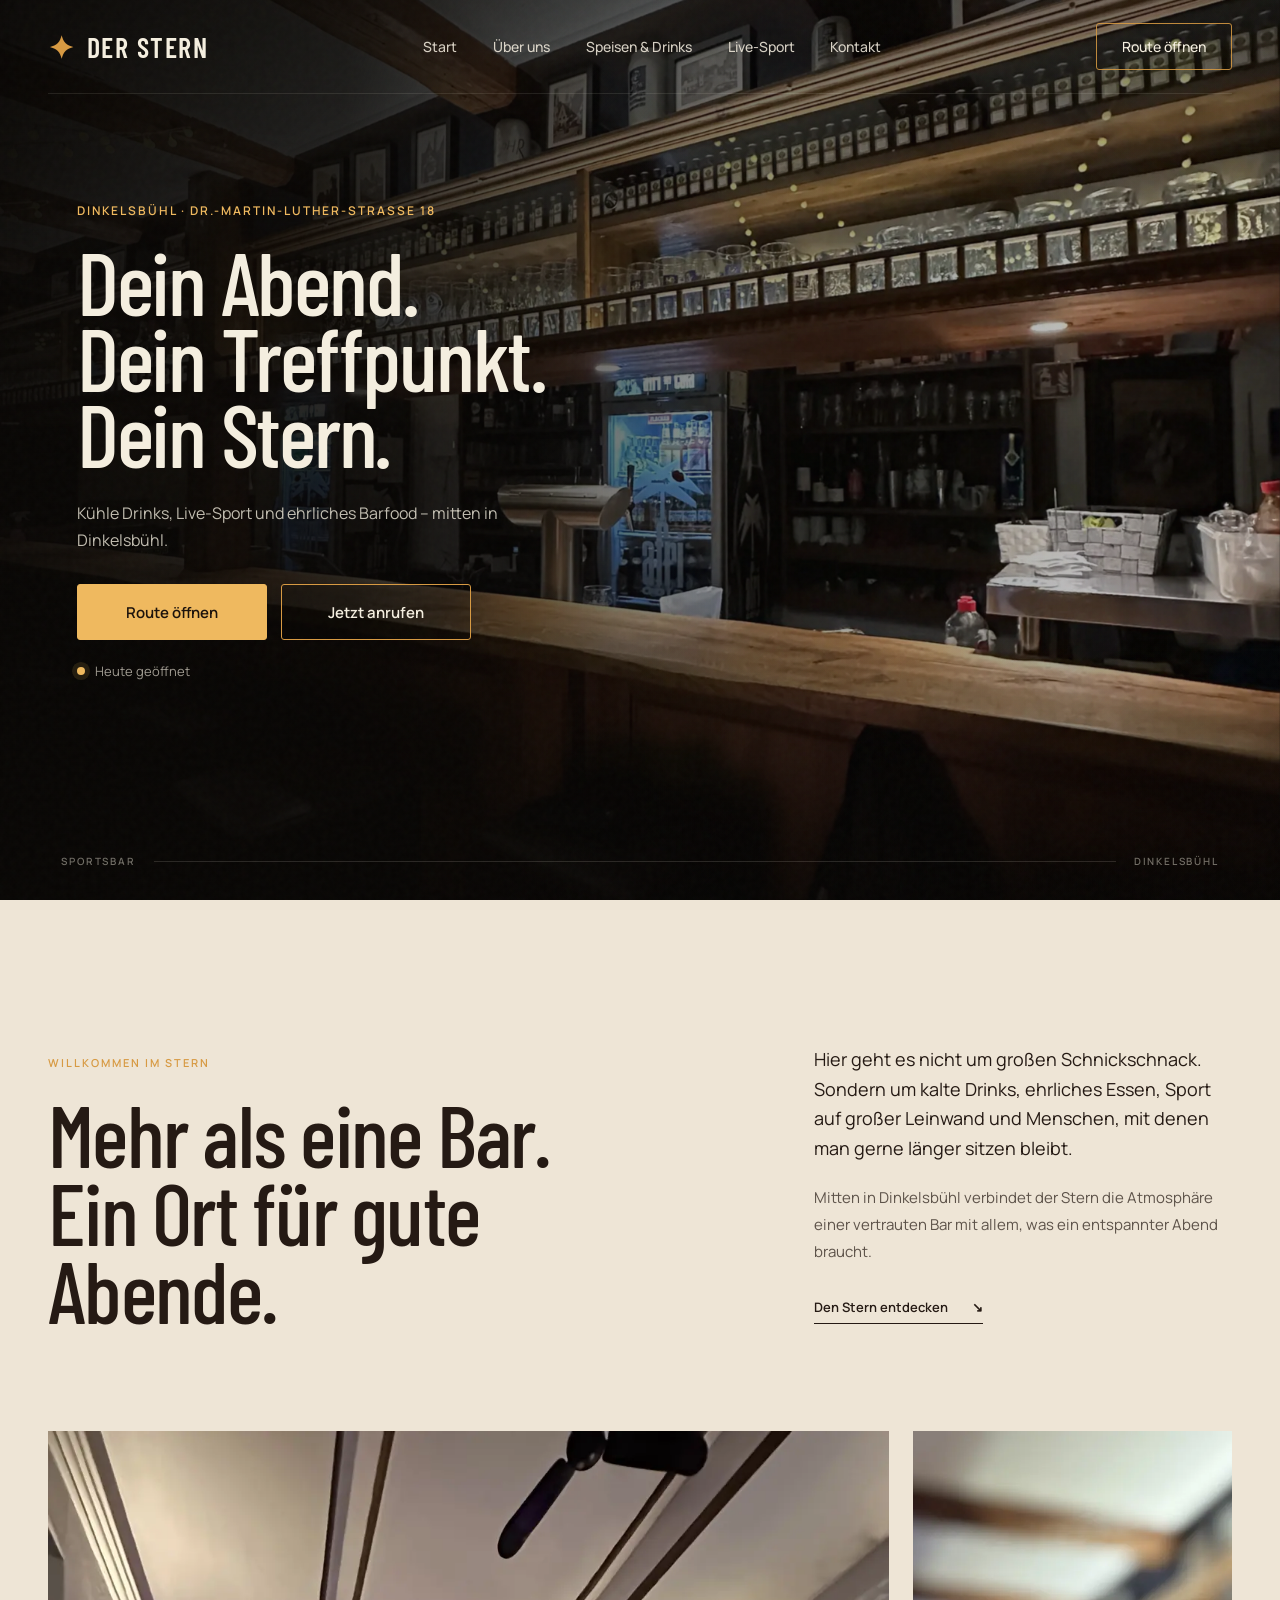
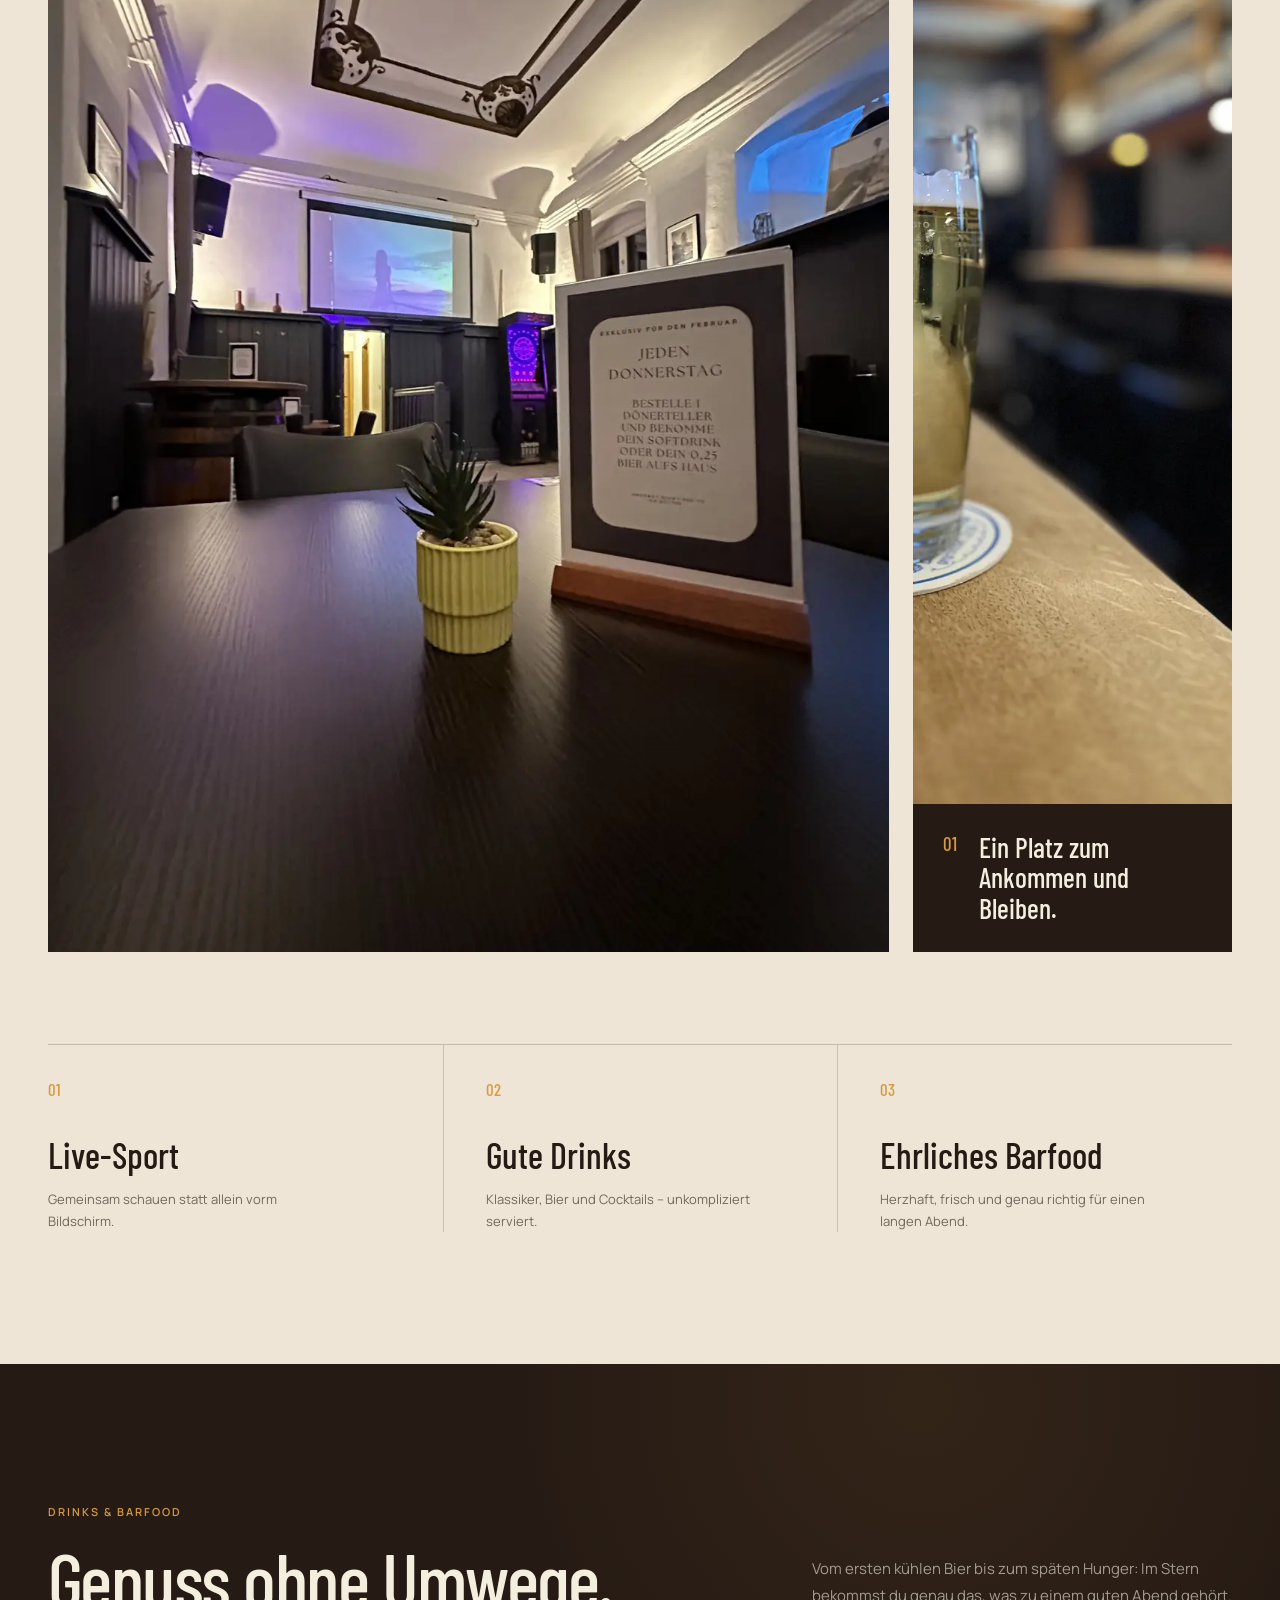
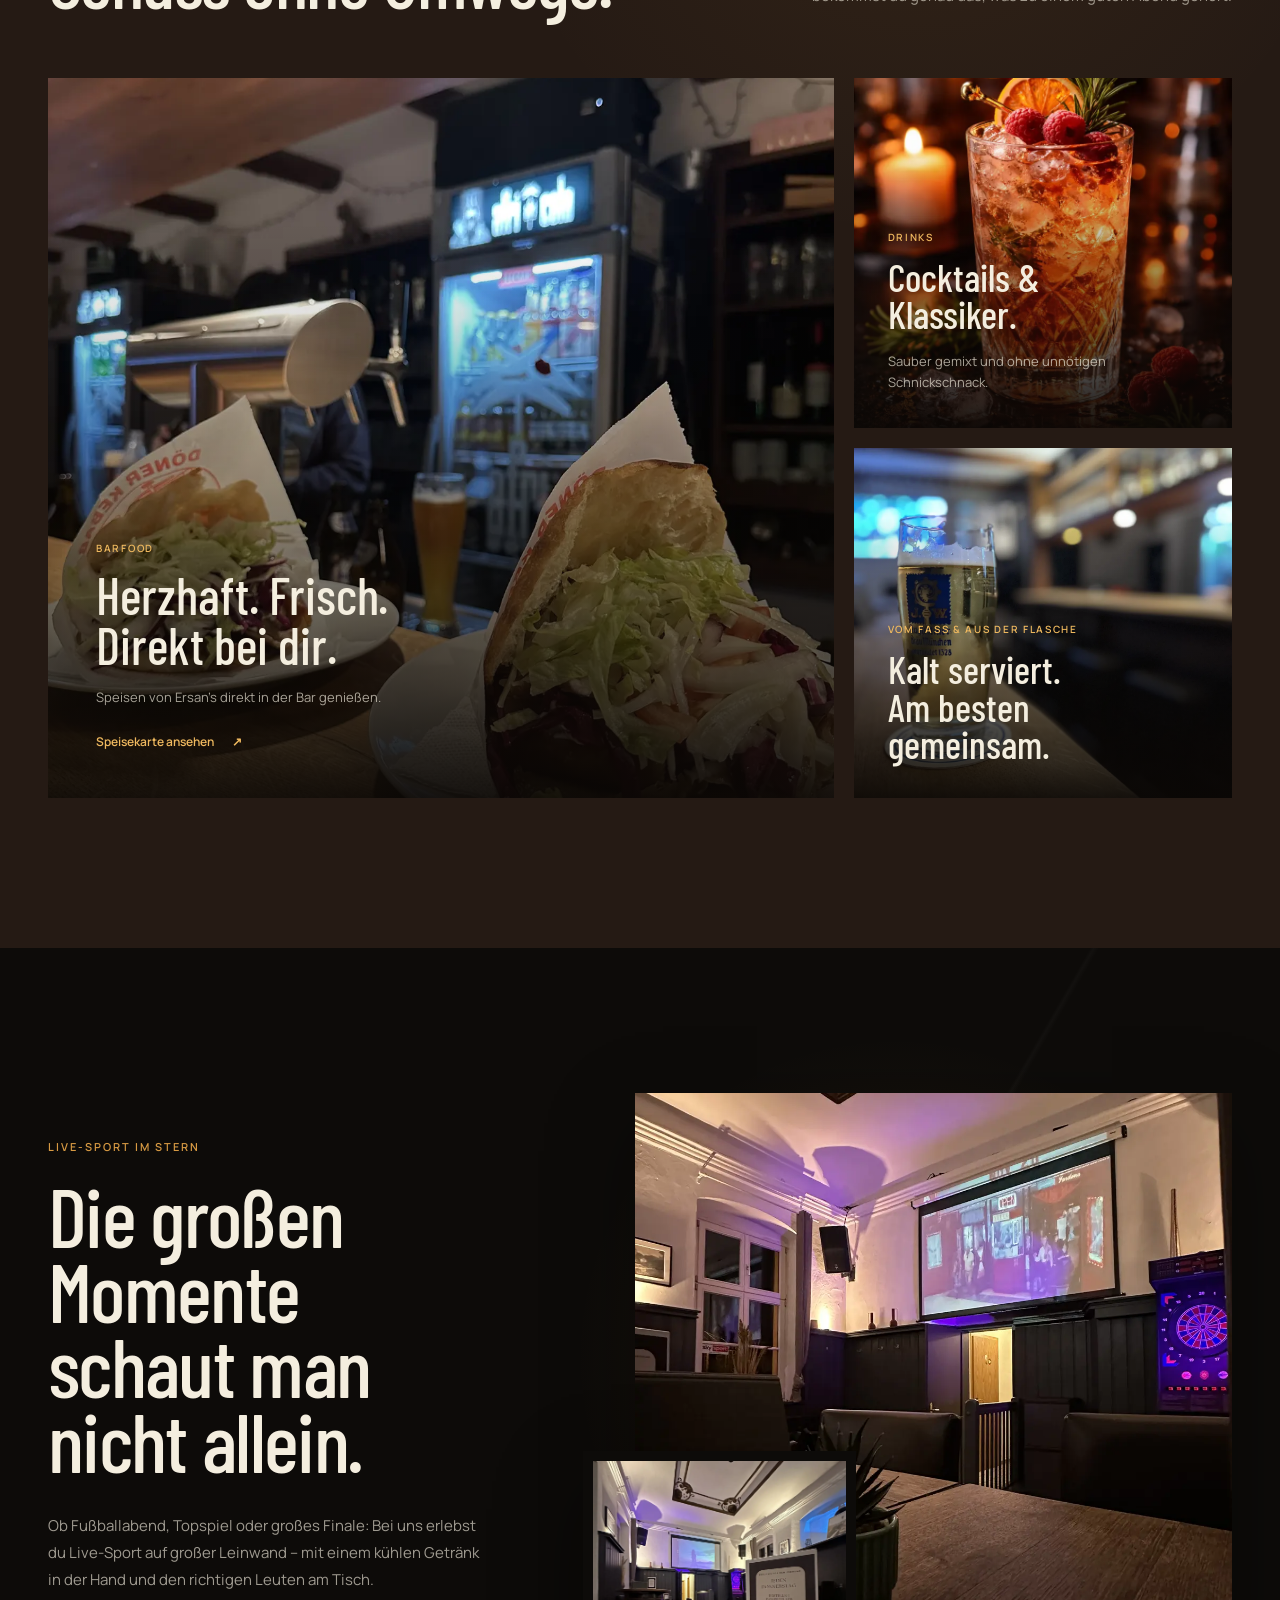
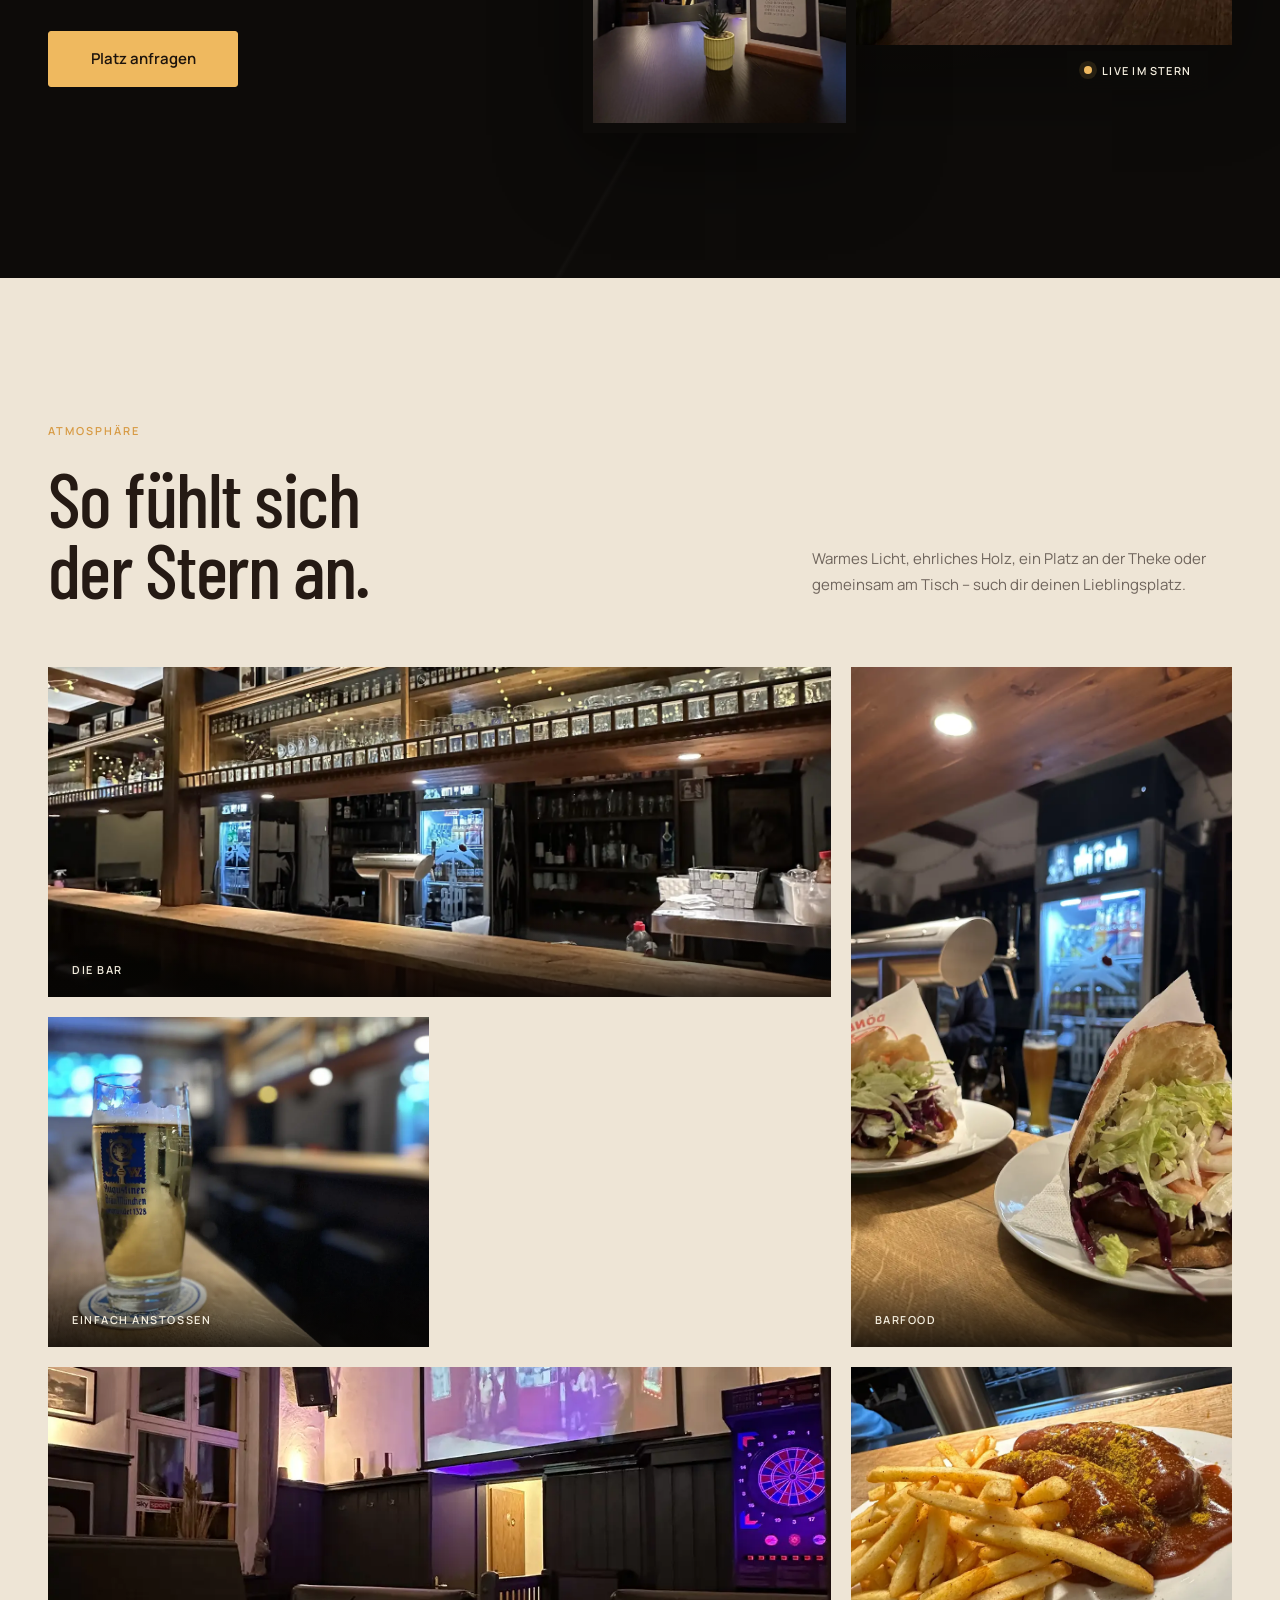
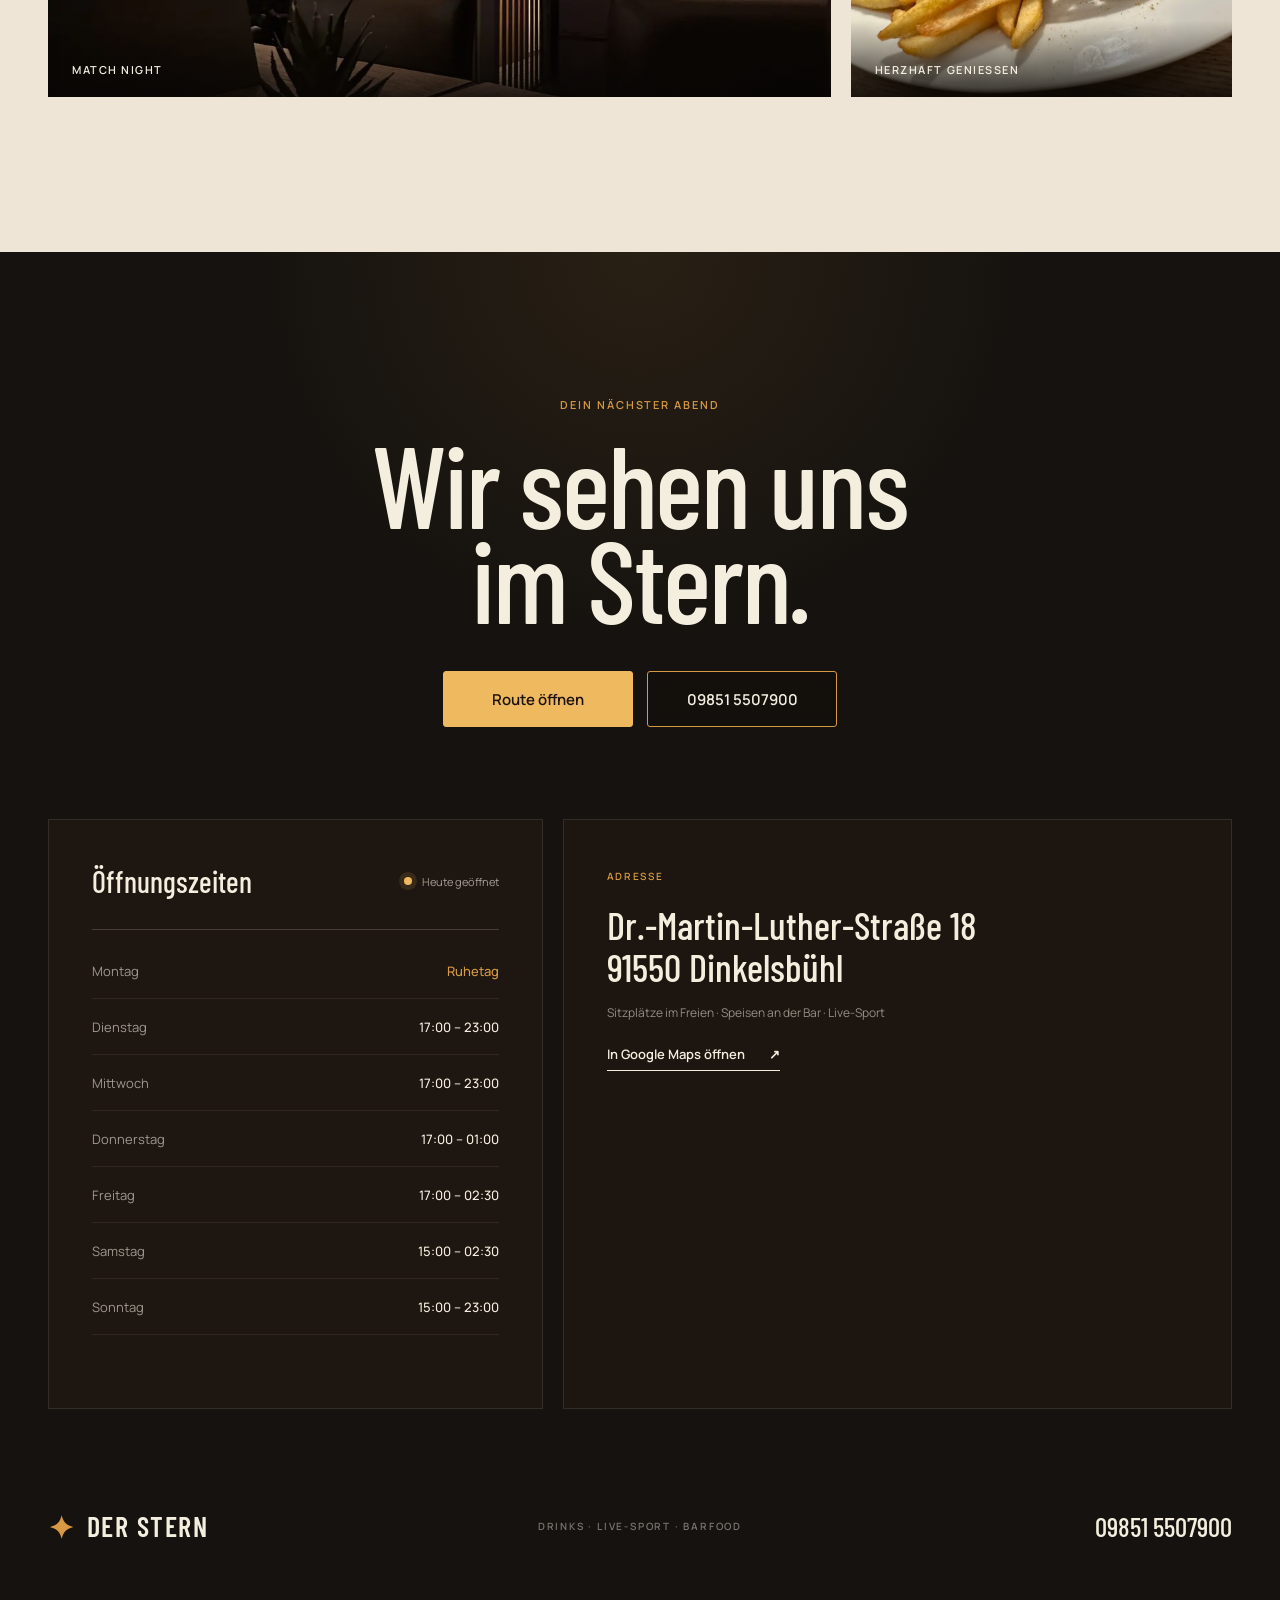
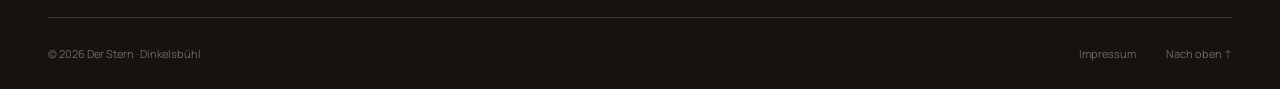
==== commit 501f314e: "Bust cached mobile header assets" ====
--- a/index.html
+++ b/index.html
@@ -6,8 +6,8 @@
   <meta name="description" content="Der Stern in Dinkelsbühl: kühle Drinks, Live-Sport, ehrliches Barfood und gute Abende in entspannter Atmosphäre.">
   <title>Der Stern Dinkelsbühl | Drinks, Live-Sport & Barfood</title>
   <link rel="icon" href="favicon.svg" type="image/svg+xml">
-  <link rel="stylesheet" href="style.css">
-  <script src="script.js" defer></script>
+  <link rel="stylesheet" href="style.css?v=20260807-mobile-header-fix">
+  <script src="script.js?v=20260807-mobile-header-fix" defer></script>
 </head>
 <body>
   <main>
--- a/style.css
+++ b/style.css
@@ -63,6 +63,11 @@
   color: var(--ivory);
   font-family: "Manrope", sans-serif;
   text-rendering: optimizeLegibility;
+}
+
+html.menu-open,
+body.menu-open {
+  overflow: hidden;
 }
 
 a {
@@ -1036,11 +1041,19 @@
 
 @media (max-width: 980px) {
   .site-header {
+    position: relative;
+    z-index: 20;
     width: calc(100% - 40px);
     height: 76px;
+    grid-template-columns: minmax(0, 1fr) auto;
+    gap: 16px;
+    animation: none;
   }
 
   .wordmark {
+    position: relative;
+    z-index: 12;
+    min-width: 0;
     font-size: 24px;
   }
 
@@ -1050,46 +1063,83 @@
 
   .menu-toggle {
     position: relative;
-    z-index: 11;
+    z-index: 12;
     justify-self: end;
     width: 44px;
     height: 44px;
     padding: 0;
-    display: grid;
-    place-content: center;
-    gap: 7px;
+    display: block;
     border: 0;
     background: transparent;
+    cursor: pointer;
+    touch-action: manipulation;
   }
 
   .menu-toggle span {
-    width: 23px;
+    position: absolute;
+    top: 50%;
+    left: 10px;
+    width: 24px;
     height: 1px;
     display: block;
     background: var(--ivory);
+    transform-origin: center;
+    transition: transform 220ms ease;
+  }
+
+  .menu-toggle span:first-child {
+    transform: translateY(-4px);
+  }
+
+  .menu-toggle span:last-child {
+    transform: translateY(4px);
+  }
+
+  .menu-toggle[aria-expanded="true"] span:first-child {
+    transform: rotate(45deg);
+  }
+
+  .menu-toggle[aria-expanded="true"] span:last-child {
+    transform: rotate(-45deg);
   }
 
   .main-nav {
     position: fixed;
     z-index: 10;
     inset: 0;
-    padding: 110px 30px 40px;
+    width: 100%;
+    height: 100dvh;
+    min-height: 100svh;
+    padding:
+      calc(96px + env(safe-area-inset-top))
+      calc(24px + env(safe-area-inset-right))
+      calc(32px + env(safe-area-inset-bottom))
+      calc(24px + env(safe-area-inset-left));
     display: flex;
     flex-direction: column;
     align-items: flex-start;
     justify-content: flex-start;
     gap: 0;
+    overflow-y: auto;
+    overscroll-behavior: contain;
+    -webkit-overflow-scrolling: touch;
     background: rgba(10, 8, 6, 0.98);
     visibility: hidden;
     opacity: 0;
+    pointer-events: none;
     transform: translateY(-12px);
-    transition: opacity 240ms ease, transform 240ms ease, visibility 240ms;
+    transition:
+      opacity 240ms ease,
+      transform 240ms ease,
+      visibility 0s linear 240ms;
   }
 
   .main-nav.is-open {
     visibility: visible;
     opacity: 1;
+    pointer-events: auto;
     transform: translateY(0);
+    transition-delay: 0s;
   }
 
   .main-nav a {
